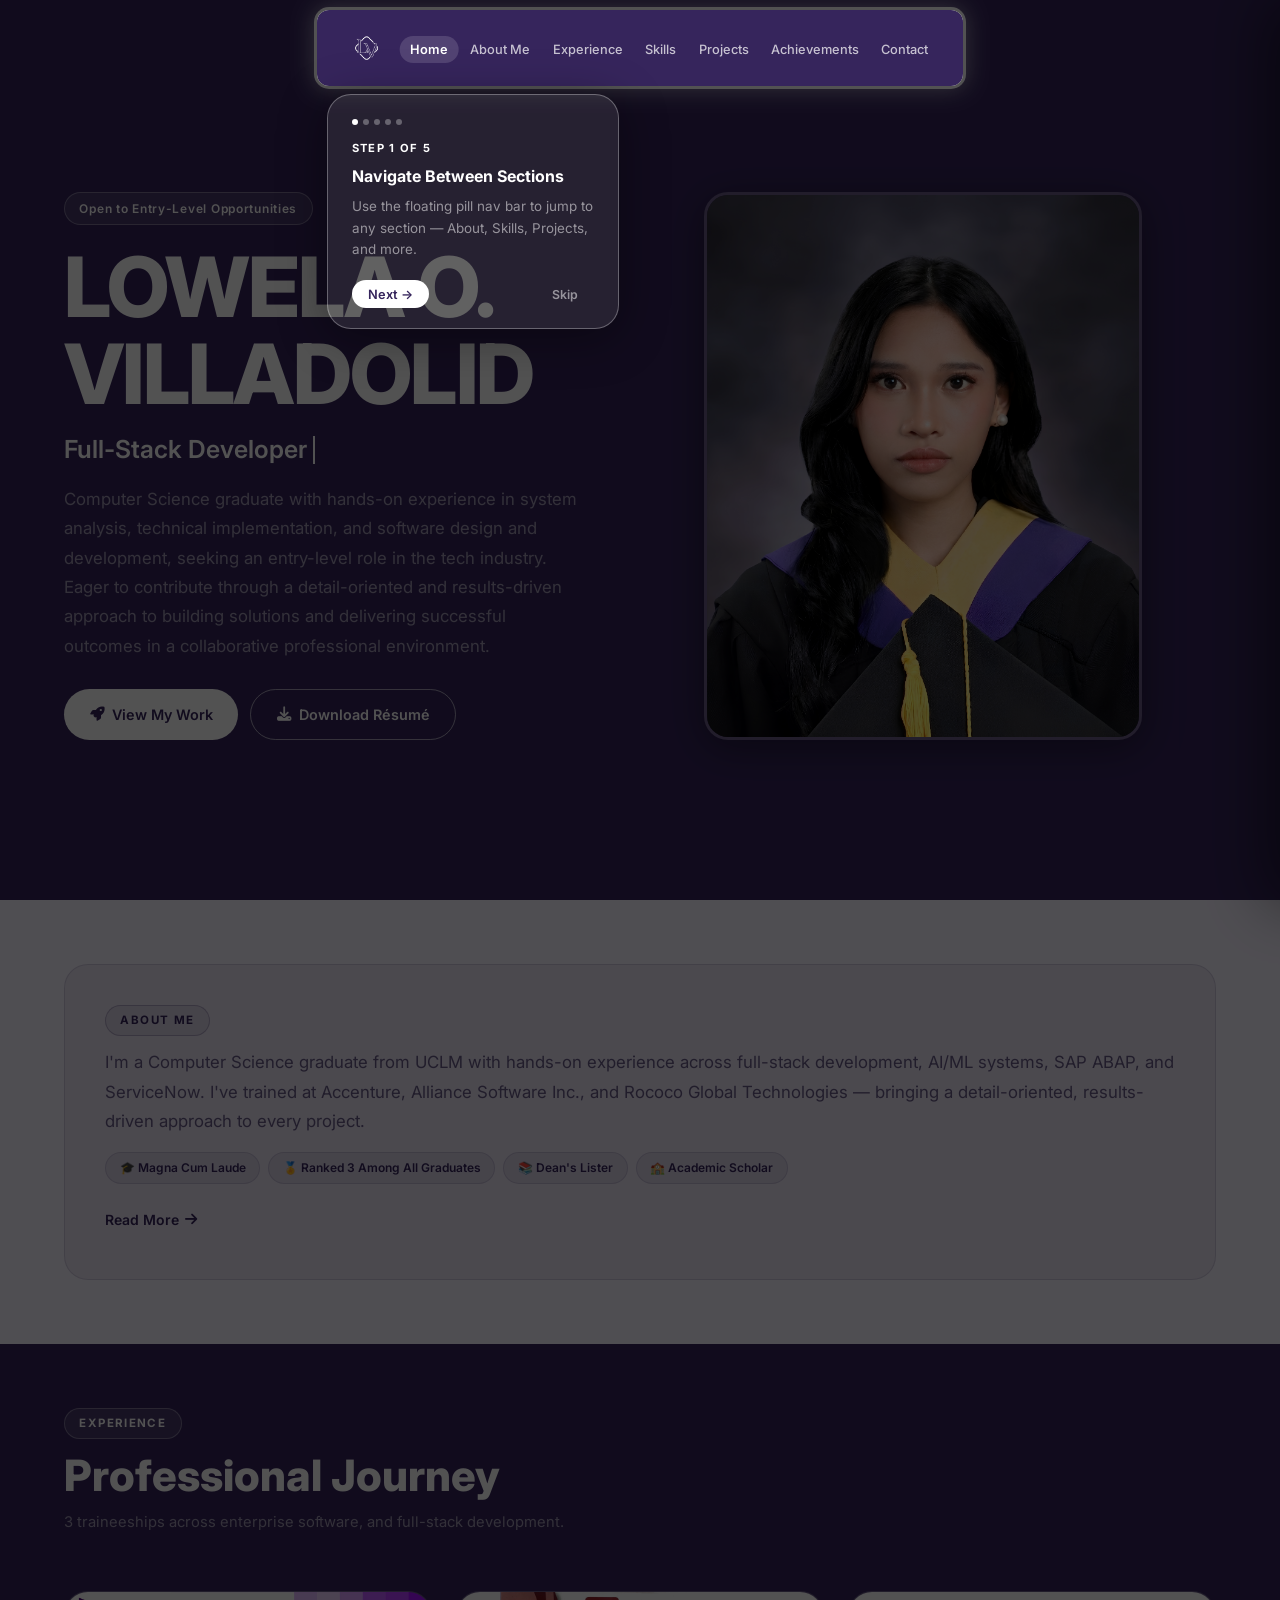
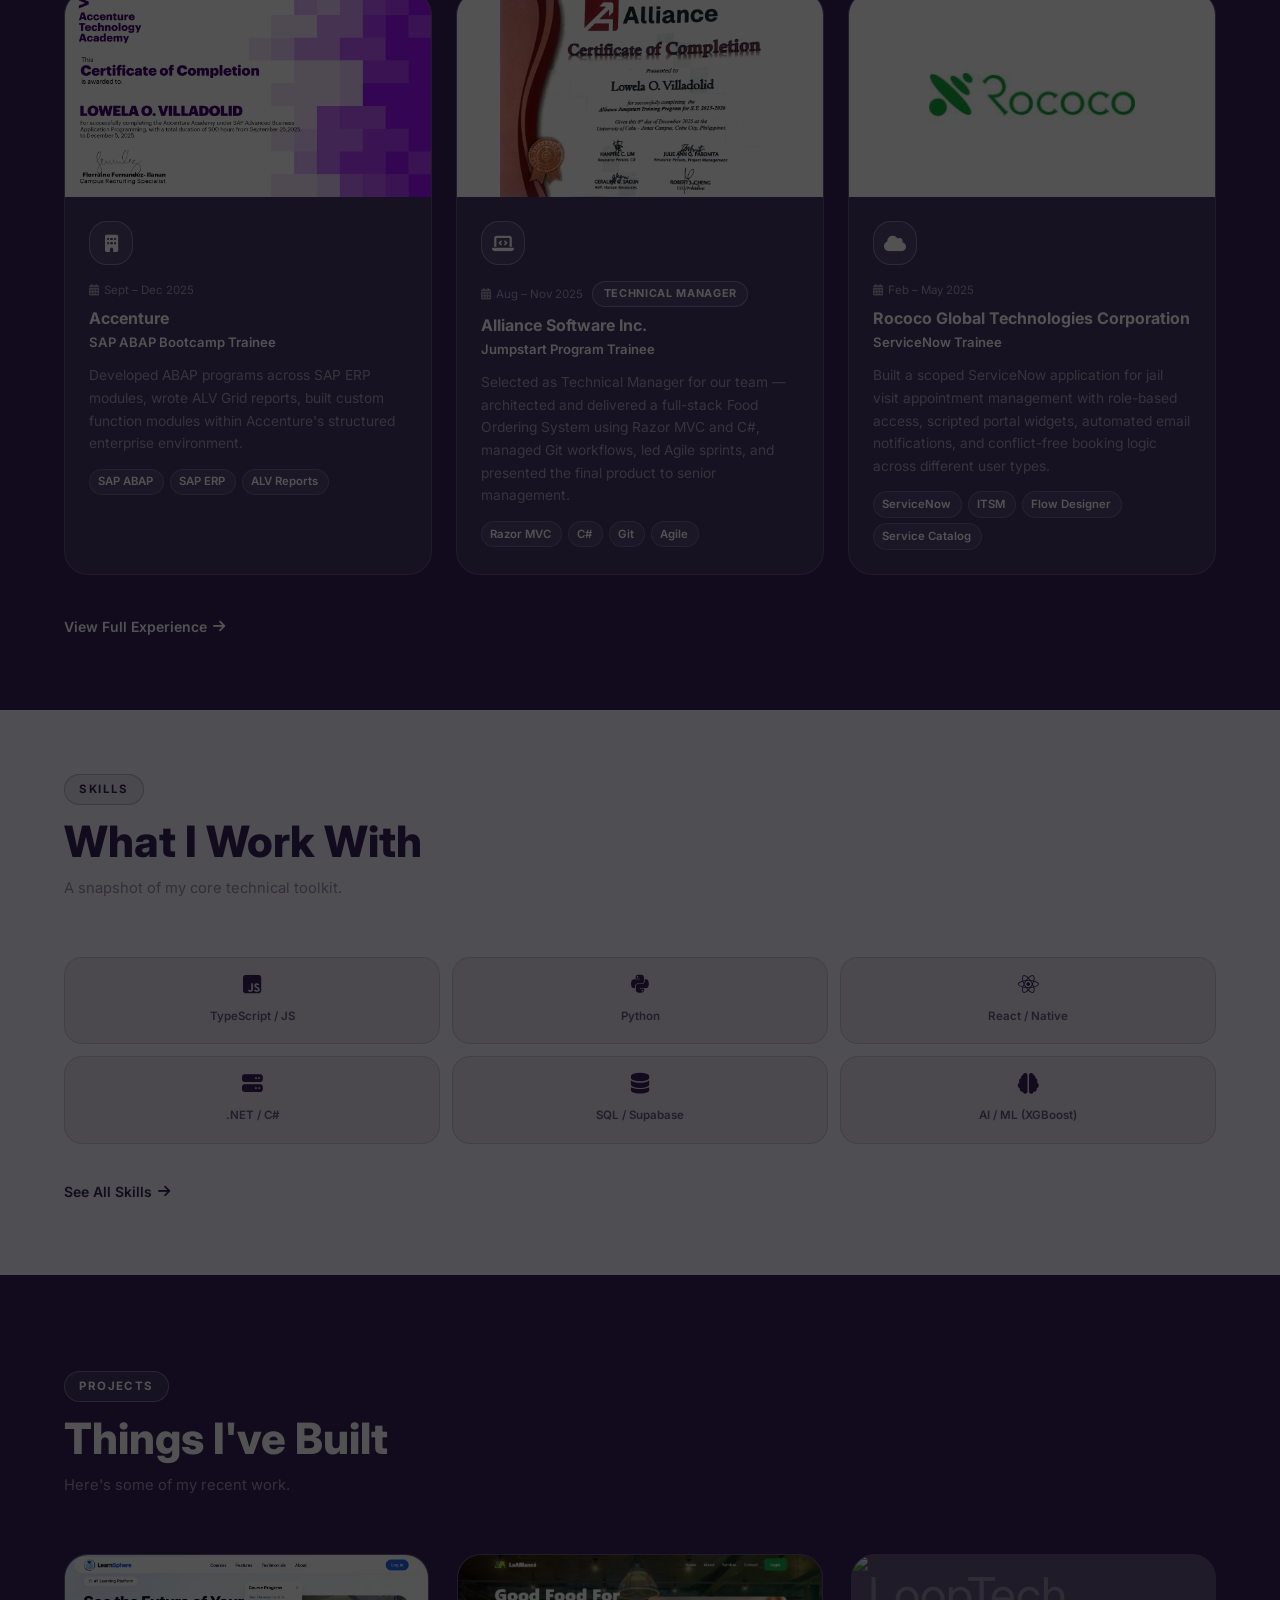
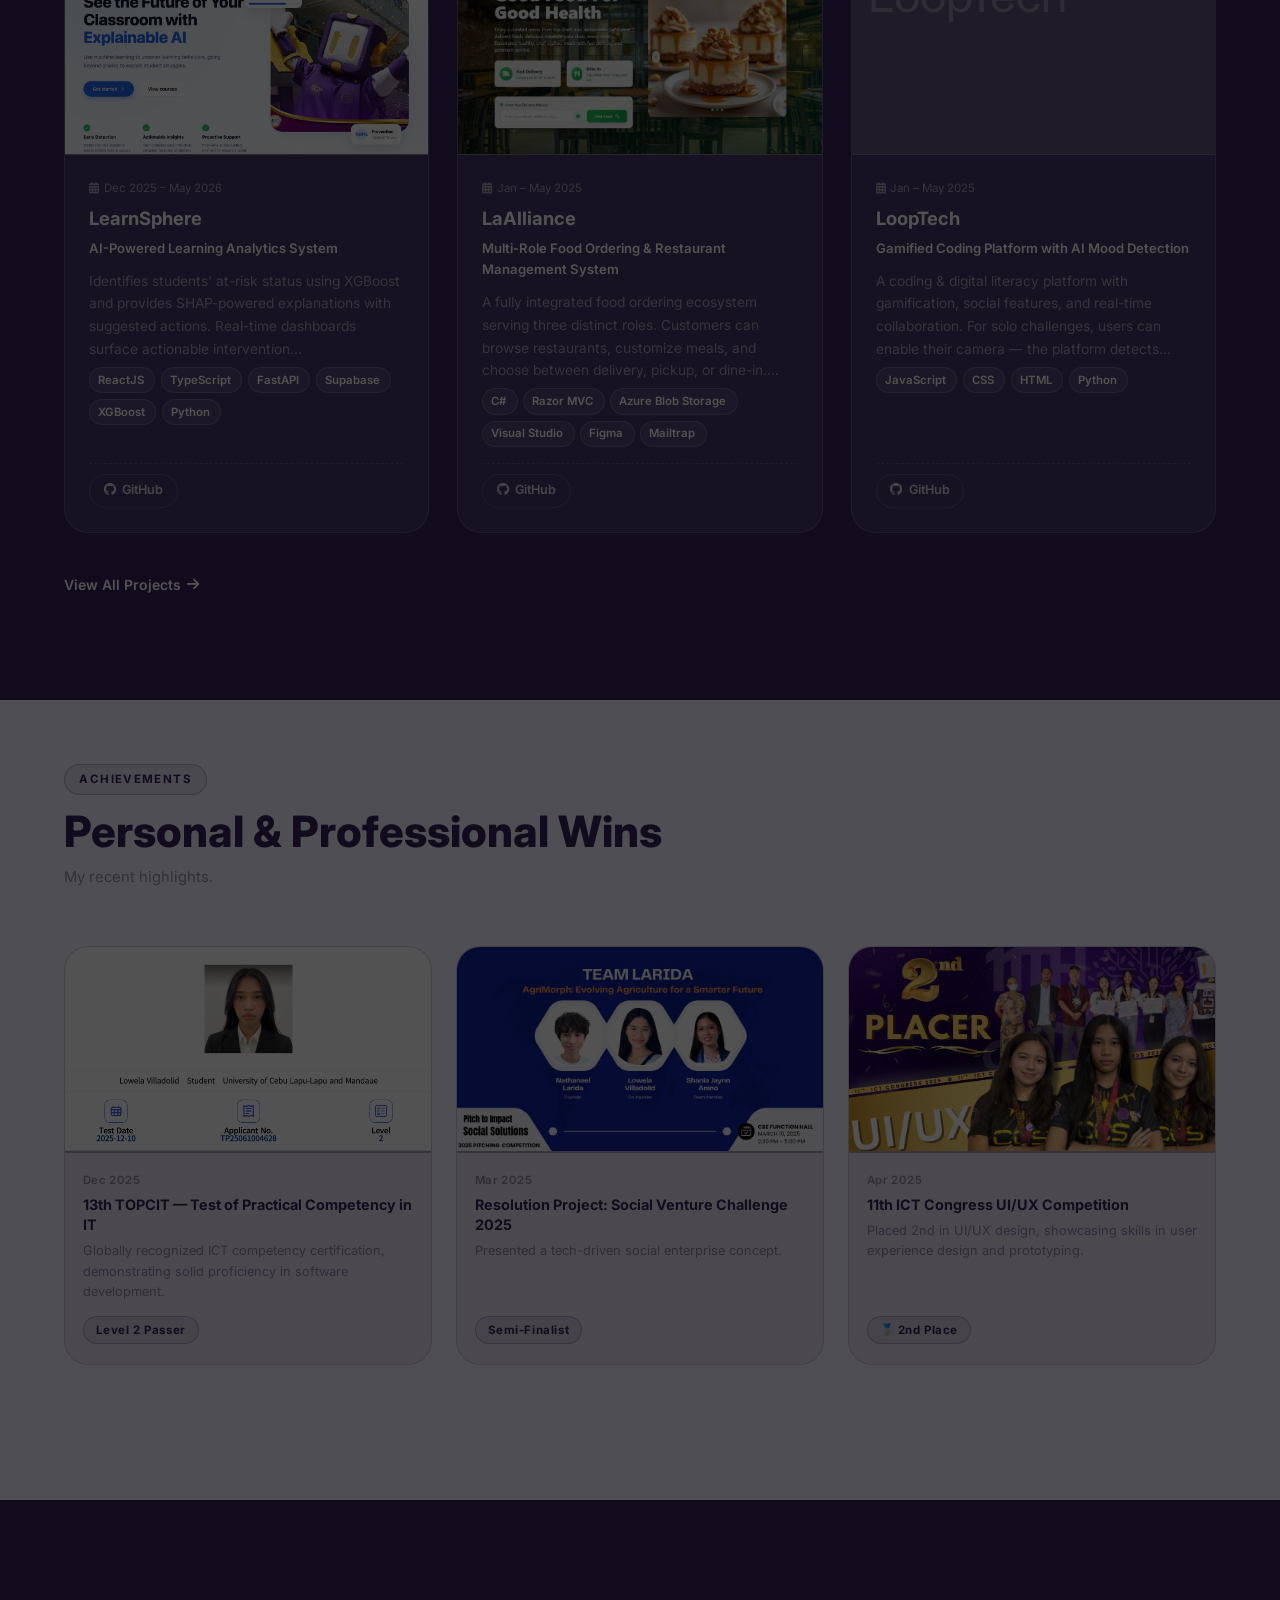
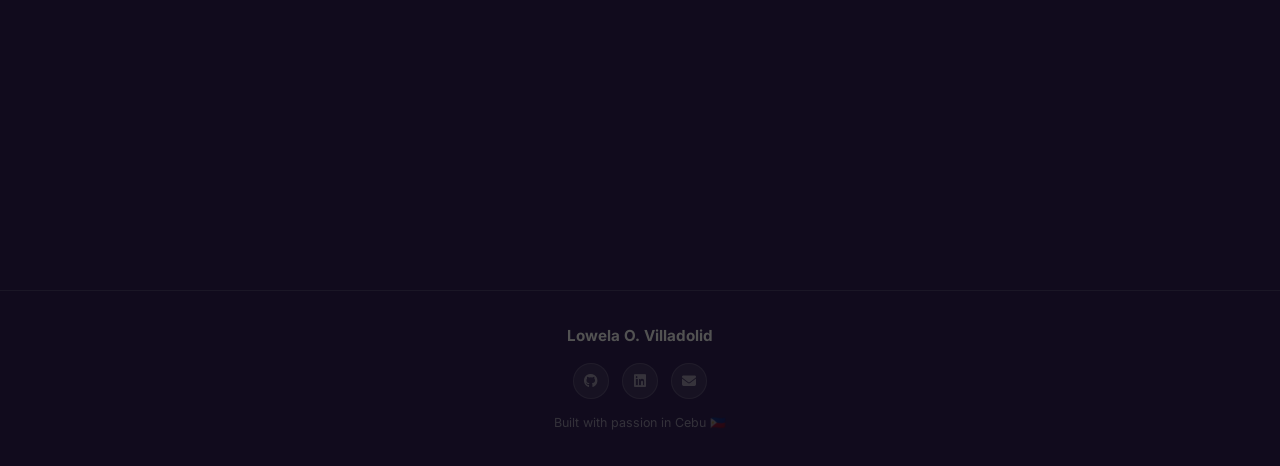
==== index.html @ 7bf57dad "Added project pictures in projects page (learnsphere, laalliance, looptech, and careerlensAI)" ====
<!DOCTYPE html>
<html lang="en">
<head>
  <meta charset="UTF-8" />
  <meta name="viewport" content="width=device-width, initial-scale=1.0" />
  <meta name="description" content="Lowela O. Villadolid — Computer Science graduate, full-stack developer and AI/ML engineer seeking entry-level tech roles." />
  <title>Lowela O. Villadolid — Portfolio</title>
  <link rel="icon" href="assets/images/LogoLowela.png" type="image/png" />
  <link rel="stylesheet" href="css/main.css" />
  <link rel="stylesheet" href="https://cdnjs.cloudflare.com/ajax/libs/font-awesome/6.5.0/css/all.min.css" crossorigin="anonymous" />
</head>
<body>

  <!-- Custom cursor -->
  <div class="cursor-dot"></div>
  <div class="cursor-ring"></div>

  <!-- ═══ NAVBAR ═══ -->
  <nav id="navbar">
    <div class="nav-inner">
      <a href="index.html" class="nav-logo"><img src="assets/images/LogoWhite.png" alt="Lowela O. Villadolid Logo" /></a>
      <ul class="nav-links">
        <li><a href="index.html">Home</a></li>
        <li><a href="about.html">About Me</a></li>
        <li><a href="index.html#experience-highlight">Experience</a></li>
        <li><a href="skills.html">Skills</a></li>
        <li><a href="projects.html">Projects</a></li>
        <li><a href="achievements.html">Achievements</a></li>
        <li><a href="contact.html">Contact</a></li>
      </ul>
      <button class="nav-hamburger" id="navHamburger" aria-label="Open menu">
        <span></span><span></span><span></span>
      </button>
    </div>
  </nav>

  <!-- Mobile menu backdrop -->
  <div class="nav-mobile-backdrop" id="navMobileBackdrop"></div>

  <!-- Mobile menu drawer -->
  <div class="nav-mobile-menu" id="navMobileMenu" role="dialog" aria-modal="true" aria-label="Navigation menu">
    <div class="nav-mobile-header">
      <span class="nav-mobile-brand"><img src="assets/images/LogoWhite.png" alt="Lowela O. Villadolid Logo" /></span>
      <button class="nav-mobile-close" id="navMobileClose" aria-label="Close menu">✕</button>
    </div>
    <nav class="nav-mobile-links">
      <a href="index.html" style="transition-delay:0.06s"><span class="menu-icon"><i class="fas fa-home"></i></span>Home</a>
      <a href="about.html" style="transition-delay:0.10s"><span class="menu-icon"><i class="fas fa-user"></i></span>About Me</a>
      <a href="index.html#experience-highlight" style="transition-delay:0.14s"><span class="menu-icon"><i class="fas fa-briefcase"></i></span>Experience</a>
      <a href="skills.html" style="transition-delay:0.18s"><span class="menu-icon"><i class="fas fa-code"></i></span>Skills</a>
      <a href="projects.html" style="transition-delay:0.22s"><span class="menu-icon"><i class="fas fa-folder-open"></i></span>Projects</a>
      <a href="achievements.html" style="transition-delay:0.26s"><span class="menu-icon"><i class="fas fa-trophy"></i></span>Achievements</a>
      <a href="contact.html" style="transition-delay:0.30s"><span class="menu-icon"><i class="fas fa-envelope"></i></span>Contact</a>
    </nav>
    <div class="nav-mobile-footer">
      <span class="nav-mobile-footer-label">Connect</span>
      <div class="nav-mobile-socials">
        <a href="https://github.com/laloweeee" target="_blank" rel="noopener" aria-label="GitHub"><i class="fab fa-github"></i></a>
        <a href="https://linkedin.com/in/lowela-villadolid/" target="_blank" rel="noopener" aria-label="LinkedIn"><i class="fab fa-linkedin"></i></a>
        <a href="contact.html" aria-label="Email"><i class="fas fa-envelope"></i></a>
      </div>
    </div>
  </div>

  <!-- ═══ HERO ═══ -->
  <section class="hero sect-grape" id="home">
    <div class="hero-glow hero-glow-1"></div>
    <div class="hero-glow hero-glow-2"></div>
    <div class="container">
      <div class="hero-inner">
      <div class="hero-content">
        <div class="hero-badge">
          Open to Entry-Level Opportunities
        </div>
        <h1 class="hero-name">LOWELA O.<br>VILLADOLID</h1>
        <div class="hero-role-wrap">
          <span id="typedRole"></span><span class="typed-cursor"></span>
        </div>
        <p class="hero-desc">
          Computer Science graduate with hands-on experience in system analysis, technical implementation, and software design and development, seeking an entry-level role in the tech industry. Eager to contribute through a detail-oriented and results-driven approach to building solutions and delivering successful outcomes in a collaborative professional environment.
        </p>
        <div class="hero-btns" id="hero-btns">
          <a href="projects.html" class="btn btn-primary">
            <i class="fas fa-rocket"></i> View My Work
          </a>
          <a href="assets/files/Villadolid_Resume.pdf" class="btn btn-outline" download="Villadolid_Resume.pdf">
            <i class="fas fa-download"></i> Download Résumé
          </a>
        </div>

      </div><!-- /.hero-content -->
      <div class="hero-photo-wrap">
        <img class="hero-photo" src="assets/images/finalgradpic.png" alt="Lowela O. Villadolid" />
      </div>
      </div><!-- /.hero-inner -->
    </div>
  </section>
  <section class="section-sm sect-lavender-light" id="about-snap">
    <div class="container">
      <div class="about-snap reveal">
        <div class="section-tag">About Me</div>
        <p style="font-size:1.05rem; color:var(--text-sec); line-height:1.75; margin-bottom:0;">
          I'm a Computer Science graduate from UCLM with hands-on experience across full-stack development, AI/ML systems, SAP ABAP, and ServiceNow.
          I've trained at Accenture, Alliance Software Inc., and Rococo Global Technologies — bringing a detail-oriented, results-driven approach to every project.
        </p>
        <div class="about-snap-chips">
          <span class="chip">🎓 Magna Cum Laude</span>
          <span class="chip">🏅 Ranked 3 Among All Graduates</span>
          <span class="chip">📚 Dean's Lister</span>
          <span class="chip">🏫 Academic Scholar</span>
        </div>
        <a href="about.html" class="view-more">Read More <i class="fas fa-arrow-right"></i></a>
      </div>
    </div>
  </section>

  <!-- ═══ EXPERIENCE OVERVIEW ═══ -->
  <section class="section-sm sect-velvet" id="experience-highlight">
    <div class="container">
      <div class="section-header reveal">
        <div class="section-tag">Experience</div>
        <h2 class="section-title">Professional Journey</h2>
        <p class="section-subtitle">3 traineeships across enterprise software, and full-stack development.</p>
      </div>

      <div class="exp-cards">

        <!-- Accenture -->
        <div class="exp-card reveal d1">
          <div class="exp-card-cover">
            <img src="assets/images/Accenture.JPG" alt="Accenture" />
          </div>
          <div class="exp-card-inner">
          <div class="exp-card-logo">
            <i class="fas fa-building"></i>
          </div>
          <div class="exp-card-body">
            <div class="exp-card-meta">
              <span class="exp-card-period"><i class="fas fa-calendar-alt"></i> Sept – Dec 2025</span>
            </div>
            <div class="exp-card-company">Accenture</div>
            <div class="exp-card-role">SAP ABAP Bootcamp Trainee</div>
            <p class="exp-card-desc">Developed ABAP programs across SAP ERP modules, wrote ALV Grid reports, built custom function modules within Accenture's structured enterprise environment.</p>
            <div class="exp-card-tags">
              <span class="project-tag">SAP ABAP</span>
              <span class="project-tag">SAP ERP</span>
              <span class="project-tag">ALV Reports</span>
            </div>
          </div>
          </div>
        </div>

        <!-- Alliance Software -->
        <div class="exp-card reveal d2">
          <div class="exp-card-cover" style="background:#ffffff;">
            <img src="assets/images/Alliance.png" alt="Alliance Software Inc." />
          </div>
          <div class="exp-card-inner">
          <div class="exp-card-logo">
            <i class="fas fa-laptop-code"></i>
          </div>
          <div class="exp-card-body">
            <div class="exp-card-meta">
              <span class="exp-card-period"><i class="fas fa-calendar-alt"></i> Aug – Nov 2025</span>
              <span class="exp-card-badge">Technical Manager</span>
            </div>
            <div class="exp-card-company">Alliance Software Inc.</div>
            <div class="exp-card-role">Jumpstart Program Trainee</div>
            <p class="exp-card-desc">Selected as Technical Manager for our team — architected and delivered a full-stack Food Ordering System using Razor MVC and C#, managed Git workflows, led Agile sprints, and presented the final product to senior management.</p>
            <div class="exp-card-tags">
              <span class="project-tag">Razor MVC</span>
              <span class="project-tag">C#</span>
              <span class="project-tag">Git</span>
              <span class="project-tag">Agile</span>
            </div>
          </div>
          </div>
        </div>

        <!-- Rococo -->
        <div class="exp-card reveal d3">
          <div class="exp-card-cover" style="background:#ffffff;">
            <img src="assets/images/Rococo.jpg" alt="Rococo Global Technologies Corporation" />
          </div>
          <div class="exp-card-inner">
          <div class="exp-card-logo">
            <i class="fas fa-cloud"></i>
          </div>
          <div class="exp-card-body">
            <div class="exp-card-meta">
              <span class="exp-card-period"><i class="fas fa-calendar-alt"></i> Feb – May 2025</span>
            </div>
            <div class="exp-card-company">Rococo Global Technologies Corporation</div>
            <div class="exp-card-role">ServiceNow Trainee</div>
            <p class="exp-card-desc">Built a scoped ServiceNow application for jail visit appointment management with role-based access, scripted portal widgets, automated email notifications, and conflict-free booking logic across different user types.</p>
            <div class="exp-card-tags">
              <span class="project-tag">ServiceNow</span>
              <span class="project-tag">ITSM</span>
              <span class="project-tag">Flow Designer</span>
              <span class="project-tag">Service Catalog</span>
            </div>
          </div>
          </div>
        </div>

      </div>

      <div style="margin-top:2rem;" class="reveal">
        <a href="about.html#experience" class="view-more">View Full Experience <i class="fas fa-arrow-right"></i></a>
      </div>
    </div>
  </section>

  <!-- ═══ SKILLS SNAPSHOT ═══ -->
  <section class="section-sm sect-lavender-light" id="skills-snap">
    <div class="container">
      <div class="section-header reveal">
        <div class="section-tag">Skills</div>
        <h2 class="section-title">What I Work With</h2>
        <p class="section-subtitle">A snapshot of my core technical toolkit.</p>
      </div>
      <div class="skill-snap-grid">
        <div class="skill-snap-chip reveal d1">
          <i class="fab fa-js-square"></i>
          <span>TypeScript / JS</span>
        </div>
        <div class="skill-snap-chip reveal d2">
          <i class="fab fa-python"></i>
          <span>Python</span>
        </div>
        <div class="skill-snap-chip reveal d3">
          <i class="fab fa-react"></i>
          <span>React / Native</span>
        </div>
        <div class="skill-snap-chip reveal d4">
          <i class="fas fa-server"></i>
          <span>.NET / C#</span>
        </div>
        <div class="skill-snap-chip reveal d5">
          <i class="fas fa-database"></i>
          <span>SQL / Supabase</span>
        </div>
        <div class="skill-snap-chip reveal d6">
          <i class="fas fa-brain"></i>
          <span>AI / ML (XGBoost)</span>
        </div>
      </div>
      <div style="margin-top:1.75rem;" class="reveal">
        <a href="skills.html" class="view-more">See All Skills <i class="fas fa-arrow-right"></i></a>
      </div>
    </div>
  </section>

  <!-- ═══ FEATURED PROJECTS ═══ -->
  <section class="section sect-grape" id="featured-projects">
    <div class="container">
      <div class="section-header reveal">
        <div class="section-tag">Projects</div>
        <h2 class="section-title">Things I've Built</h2>
        <p class="section-subtitle">Here's some of my recent work.</p>
      </div>
      <div class="projects-grid">

        <!-- LearnSphere -->
        <div class="project-card reveal d1">
          <div class="project-thumb" style="padding:0; overflow:hidden; height:200px;">
            <img src="assets/images/Learnsphere.png" alt="LearnSphere" style="width:100%; height:100%; object-fit:cover;" />
          </div>
          <div class="project-body">
            <div class="project-date"><i class="fas fa-calendar-alt" style="margin-right:0.3rem;"></i>Dec 2025 – May 2026</div>
            <div class="project-title">LearnSphere</div>
            <div class="project-subtitle">AI-Powered Learning Analytics System</div>
            <p class="project-desc">
              Identifies students' at-risk status using XGBoost and provides SHAP-powered explanations with suggested actions. Real-time dashboards surface actionable intervention recommendations for educators.
            </p>
            <div class="project-tags">
              <span class="project-tag">ReactJS</span>
              <span class="project-tag">TypeScript</span>
              <span class="project-tag">FastAPI</span>
              <span class="project-tag">Supabase</span>
              <span class="project-tag">XGBoost</span>
              <span class="project-tag">Python</span>
            </div>
            <div class="project-links">
              <a href="https://github.com/laloweeee/Learnsphere.git" target="_blank" rel="noopener" class="project-link">
                  <i class="fab fa-github"></i> GitHub
                </a>
            </div>
          </div>
        </div>

        <!-- LaAlliance -->
        <div class="project-card reveal d2">
          <div class="project-thumb" style="padding:0; overflow:hidden; height:200px;">
            <img src="assets/images/LlandingPage.png" alt="LaAlliance" style="width:100%; height:100%; object-fit:cover;" />
          </div>
          <div class="project-body">
            <div class="project-date"><i class="fas fa-calendar-alt" style="margin-right:0.3rem;"></i>Jan – May 2025</div>
            <div class="project-title">LaAlliance</div>
            <div class="project-subtitle">Multi-Role Food Ordering & Restaurant Management System</div>
            <p class="project-desc">
              A fully integrated food ordering ecosystem serving three distinct roles. Customers can browse restaurants, customize meals, and choose between delivery, pickup, or dine-in. Restaurant owners manage incoming orders, update inventory in real time, and process payments for both digital and walk-in customers. An admin layer oversees the entire platform — vetting new restaurant partners, coordinating promotions, monitoring multi-location performance, and maintaining system integrity.
            </p>
            <div class="project-tags">
              <span class="project-tag">C#</span>
              <span class="project-tag">Razor MVC</span>
              <span class="project-tag">Azure Blob Storage</span>
              <span class="project-tag">Visual Studio</span>
              <span class="project-tag">Figma</span>
              <span class="project-tag">Mailtrap</span>
            </div>
            <div class="project-links">
              <a href="https://github.com/laloweeee/LaAlliance.git" target="_blank" rel="noopener" class="project-link">
                <i class="fab fa-github"></i> GitHub
              </a>
            </div>
          </div>
        </div>

        <!-- LoopTech -->
        <div class="project-card reveal d2">
          <div class="project-thumb" style="padding:0; overflow:hidden; height:200px;">
            <img src="assets/images/LoopTech.png" alt="LoopTech" style="width:100%; height:100%; object-fit:cover;" />
          </div>
          <div class="project-body">
            <div class="project-date"><i class="fas fa-calendar-alt" style="margin-right:0.3rem;"></i>Jan – May 2025</div>
            <div class="project-title">LoopTech</div>
            <div class="project-subtitle">Gamified Coding Platform with AI Mood Detection</div>
            <p class="project-desc">
              A coding & digital literacy platform with gamification, social features, and real-time collaboration. For solo challenges, users can enable their camera — the platform detects facial expressions in real time and sends personalized motivational quotes, hints, and suggestions based on their mood while coding.
            </p>
            <div class="project-tags">
              <span class="project-tag">JavaScript</span>
              <span class="project-tag">CSS</span>
              <span class="project-tag">HTML</span>
              <span class="project-tag">Python</span>
            </div>
            <div class="project-links">
              <a href="https://github.com/laloweeee/LoopTech.git" target="_blank" rel="noopener" class="project-link">
                <i class="fab fa-github"></i> GitHub
              </a>
            </div>
          </div>
        </div>

      </div>
      <div style="margin-top:2rem;" class="reveal">
        <a href="projects.html" class="view-more">View All Projects <i class="fas fa-arrow-right"></i></a>
      </div>
    </div>
  </section>



  <!-- ═══ ACHIEVEMENTS HIGHLIGHT ═══ -->
  <section class="section-sm sect-lavender-light" id="achievements-highlight">
    <div class="container">
      <div class="section-header reveal">
        <div class="section-tag">Achievements</div>
        <h2 class="section-title">Personal & Professional Wins</h2>
         <p class="section-subtitle">My recent highlights.</p>
      </div>
      <div class="ach-cards-grid">
        <div class="ach-card reveal d1">
          <div class="ach-card-top">
            <img src="assets/images/TOPCIT.png" alt="13th TOPCIT Philippines — Level 2 Passer" />
          </div>
          <div class="ach-card-body">
            <div class="ach-card-date">Dec 2025</div>
            <div class="ach-card-title">13th TOPCIT — Test of Practical Competency in IT</div>
            <div class="ach-card-desc">Globally recognized ICT competency certification, demonstrating solid proficiency in software development.</div>
            <span class="ach-rank-pill">Level 2 Passer</span>
          </div>
        </div>
        <div class="ach-card reveal d2">
          <div class="ach-card-top">
            <img src="assets/images/WorldMUN.jpeg" alt="Harvard WorldMUN Social Venture Challenge" />
          </div>
          <div class="ach-card-body">
            <div class="ach-card-date">Mar 2025</div>
            <div class="ach-card-title">Resolution Project: Social Venture Challenge 2025</div>
            <div class="ach-card-desc">Presented a tech-driven social enterprise concept.</div>
            <span class="ach-rank-pill">Semi-Finalist</span>
          </div>
        </div>
        <div class="ach-card reveal d3">
          <div class="ach-card-top">
            <img src="assets/images/ICTCongress2025.jpg" alt="11th ICT Congress 2025 UI/UX Competition" />
          </div>
          <div class="ach-card-body">
            <div class="ach-card-date">Apr 2025</div>
            <div class="ach-card-title">11th ICT Congress UI/UX Competition</div>
            <div class="ach-card-desc">Placed 2nd in UI/UX design, showcasing skills in user experience design and prototyping.</div>
            <span class="ach-rank-pill">🥈 2nd Place</span>
          </div>
        </div>
      </div>
      <div style="margin-top:2rem;" class="reveal">
        <a href="achievements.html" class="view-more">View All Achievements <i class="fas fa-arrow-right"></i></a>
      </div>
    </div>
  </section>

  <!-- ═══ CONTACT CTA STRIP ═══ -->
  <section class="section-sm section-alt sect-grape">
    <div class="container">
      <div class="cta-strip reveal">
        <h2>Let's build something together.</h2>
        <p>Whether it's a project, a role, or just a conversation — I'm always open to connecting and growing.</p>
        <div class="cta-btns">
          <a href="contact.html" class="btn btn-primary">
            Go to Contact <i class="fas fa-arrow-right"></i>
          </a>
        </div>
      </div>
    </div>
  </section>

  <!-- ═══ FOOTER ═══ -->
  <footer class="footer sect-grape">
    <div class="container">
      <div class="footer-inner">
        <p class="footer-name">Lowela O. Villadolid</p>
        <div class="footer-socials">
          <a href="https://github.com/laloweeee" target="_blank" rel="noopener" aria-label="GitHub"><i class="fab fa-github"></i></a>
          <a href="https://linkedin.com/in/lowela-villadolid/" target="_blank" rel="noopener" aria-label="LinkedIn"><i class="fab fa-linkedin"></i></a>
          <a href="contact.html" aria-label="Email"><i class="fas fa-envelope"></i></a>
        </div>
        <p class="footer-note">Built with passion in Cebu 🇵🇭</p>
      </div>
    </div>
  </footer>

  <!-- ═══ TOUR OVERLAY (first-visit only) ═══ -->
  <div id="tour-overlay" aria-hidden="true">
    <div id="tour-highlight"></div>
    <div id="tour-tooltip" role="dialog" aria-modal="true" aria-label="Site tour">
      <div class="tour-progress">
        <div class="tour-dot active"></div>
        <div class="tour-dot"></div>
        <div class="tour-dot"></div>
        <div class="tour-dot"></div>
        <div class="tour-dot"></div>
      </div>
      <div class="tour-step-label" id="tour-step-num">Step 1 of 5</div>
      <div class="tour-title" id="tour-title">Welcome!</div>
      <div class="tour-desc" id="tour-desc">Let me show you around.</div>
      <div class="tour-actions">
        <button class="tour-btn tour-btn-ghost" id="tour-prev" style="display:none;">← Prev</button>
        <button class="tour-btn tour-btn-primary" id="tour-next">Next →</button>
        <button class="tour-btn tour-btn-ghost tour-btn-skip" id="tour-skip">Skip</button>
      </div>
    </div>
  </div>

  <script src="js/main.js"></script>

  <!-- ── Mobile menu patch: new drawer behaviour ── -->
  <script>
  (function(){
    var hamburger = document.getElementById('navHamburger');
    var menu = document.getElementById('navMobileMenu');
    var backdrop = document.getElementById('navMobileBackdrop');
    var closeBtn = document.getElementById('navMobileClose');
    var navbar = document.getElementById('navbar');
    if(!hamburger || !menu) return;

    function openMenu(){
      menu.classList.add('open');
      if(backdrop) backdrop.classList.add('open');
      if(navbar) navbar.classList.add('nav-hidden');
      hamburger.classList.add('is-open');
      document.body.style.overflow = 'hidden';
      menu.removeAttribute('aria-hidden');
    }
    function closeMenu(){
      menu.classList.remove('open');
      if(backdrop) backdrop.classList.remove('open');
      if(navbar) navbar.classList.remove('nav-hidden');
      hamburger.classList.remove('is-open');
      document.body.style.overflow = '';
      menu.setAttribute('aria-hidden','true');
    }

    hamburger.addEventListener('click', function(e){
      e.stopPropagation();
      menu.classList.contains('open') ? closeMenu() : openMenu();
    });
    if(closeBtn) closeBtn.addEventListener('click', closeMenu);
    if(backdrop) backdrop.addEventListener('click', closeMenu);

    // Close on Escape
    document.addEventListener('keydown', function(e){
      if(e.key === 'Escape' && menu.classList.contains('open')) closeMenu();
    });

    // Mark active link
    var links = menu.querySelectorAll('a[href]');
    links.forEach(function(a){
      if(a.getAttribute('href') === window.location.pathname.split('/').pop() ||
         (window.location.pathname.endsWith('/') && a.getAttribute('href') === 'index.html')){
        a.classList.add('active');
      }
    });
  })();
  </script>
</body>
</html>
---- css/main.css ----
/* ============================================================
   FILE: css/main.css — Lowela O. Villadolid Portfolio
   MOBILE-FIRST: base = ~390px phone, scales up via min-width
   Two-tone: #36255C Velvet Grape / #f6f2ff Lavender Light
   ============================================================ */

@import url('https://fonts.googleapis.com/css2?family=Inter:wght@300;400;500;600;700;800&display=swap');

/* ─── CSS Variables ─── */
:root {
  --grape:      #36255C;
  --lavender:   #f6f2ff;
  --bg:         #36255C;
  --text:       #ffffff;
  --text-sec:   rgba(255,255,255,0.78);
  --muted:      rgba(255,255,255,0.52);
  --surface:    rgba(255,255,255,0.09);
  --surface-2:  rgba(255,255,255,0.15);
  --accent:     #ffffff;
  --accent-rgb: 255,255,255;
  --accent-glow:rgba(255,255,255,0.09);
  --border:     rgba(255,255,255,0.16);
  --border-h:   rgba(255,255,255,0.30);
  --sh:         0 4px 24px rgba(0,0,0,0.28);
  --sh-lg:      0 8px 48px rgba(0,0,0,0.38);
  --sh-acc:     0 0 32px rgba(255,255,255,0.12);
  --font-h:     'Inter', -apple-system, sans-serif;
  --font-b:     'Inter', -apple-system, sans-serif;
  --r-sm:       4px;
  --r:          10px;
  --r-lg:       18px;
  --r-xl:       24px;
  --r-full:     9999px;
  --max-w:      1200px;
  --ease:       cubic-bezier(0.4,0,0.2,1);
  --easeb:      cubic-bezier(0.34,1.56,0.64,1);
}

/* ─── Section Themes ─── */
.sect-grape {
  background: #36255C; color: #ffffff;
  --bg: #36255C; --text: #ffffff;
  --text-sec: rgba(255,255,255,0.78); --muted: rgba(255,255,255,0.52);
  --surface: rgba(255,255,255,0.09); --surface-2: rgba(255,255,255,0.15);
  --accent: #ffffff; --accent-rgb: 255,255,255;
  --accent-glow: rgba(255,255,255,0.09);
  --border: rgba(255,255,255,0.16); --border-h: rgba(255,255,255,0.30);
  --sh: 0 4px 24px rgba(0,0,0,0.28); --sh-lg: 0 8px 48px rgba(0,0,0,0.38);
  --sh-acc: 0 0 32px rgba(255,255,255,0.12);
}
.sect-lavender {
  background: #f6f2ff; color: #36255C;
  --bg: #f6f2ff; --text: #36255C;
  --text-sec: rgba(54,37,92,0.72); --muted: rgba(54,37,92,0.48);
  --surface: rgba(54,37,92,0.07); --surface-2: rgba(54,37,92,0.12);
  --accent: #36255C; --accent-rgb: 54,37,92;
  --accent-glow: rgba(54,37,92,0.08);
  --border: rgba(54,37,92,0.14); --border-h: rgba(54,37,92,0.26);
  --sh: 0 4px 24px rgba(54,37,92,0.12); --sh-lg: 0 8px 48px rgba(54,37,92,0.18);
  --sh-acc: 0 0 32px rgba(54,37,92,0.12);
}
/* Lavender Light — pure #f6f2ff, same token map as sect-lavender */
.sect-lavender-light {
  background: #f6f2ff; color: #36255C;
  --bg: #f6f2ff; --text: #36255C;
  --text-sec: rgba(54,37,92,0.72); --muted: rgba(54,37,92,0.48);
  --surface: rgba(54,37,92,0.07); --surface-2: rgba(54,37,92,0.12);
  --accent: #36255C; --accent-rgb: 54,37,92;
  --accent-glow: rgba(54,37,92,0.08);
  --border: rgba(54,37,92,0.14); --border-h: rgba(54,37,92,0.26);
  --sh: 0 4px 24px rgba(54,37,92,0.12); --sh-lg: 0 8px 48px rgba(54,37,92,0.18);
  --sh-acc: 0 0 32px rgba(54,37,92,0.12);
}
/* Velvet Grape — same as sect-grape but for the Experience overview slot */
.sect-velvet {
  background: #36255C; color: #ffffff;
  --bg: #36255C; --text: #ffffff;
  --text-sec: rgba(255,255,255,0.78); --muted: rgba(255,255,255,0.52);
  --surface: rgba(255,255,255,0.09); --surface-2: rgba(255,255,255,0.15);
  --accent: #ffffff; --accent-rgb: 255,255,255;
  --accent-glow: rgba(255,255,255,0.09);
  --border: rgba(255,255,255,0.16); --border-h: rgba(255,255,255,0.30);
  --sh: 0 4px 24px rgba(0,0,0,0.28); --sh-lg: 0 8px 48px rgba(0,0,0,0.38);
  --sh-acc: 0 0 32px rgba(255,255,255,0.12);
}

/* ─── Reset ─── */
*,*::before,*::after { margin:0; padding:0; box-sizing:border-box; }
html { font-size:16px; scroll-behavior:smooth; -webkit-text-size-adjust:100%; }
body {
  font-family: var(--font-b);
  background: #36255C; color: #ffffff;
  line-height: 1.65; min-height: 100vh;
  overflow-x: hidden; cursor: default;
}
img { display:block; max-width:100%; height:auto; }
a  { color:inherit; text-decoration:none; cursor:pointer; }
ul { list-style:none; }
button { cursor:pointer; border:none; background:none; font-family:var(--font-b); }
input,textarea,select { font-family:var(--font-b); cursor:text; }
h1,h2,h3,h4,h5 { font-family:var(--font-h); line-height:1.15; font-weight:700; }

/* ─── Layout ─── */
.container {
  width:100%; max-width:var(--max-w);
  margin:0 auto; padding:0 1.25rem;
}
.section    { padding:3.5rem 0; position:relative; }
.section-sm { padding:2.75rem 0; position:relative; }
.section-alt { position:relative; z-index:1; }

/* ─── Section Header ─── */
.section-header { margin-bottom:2rem; }
.section-tag {
  display:inline-block; font-size:0.72rem; font-weight:700;
  letter-spacing:0.12em; text-transform:uppercase;
  color:var(--accent); background:var(--accent-glow);
  border:1px solid var(--border-h); border-radius:var(--r-full);
  padding:0.32rem 0.9rem; margin-bottom:0.75rem;
}
.section-title {
  font-size:clamp(1.55rem,5.5vw,2.7rem);
  font-weight:800; color:var(--text); margin-bottom:0.55rem;
}
.section-subtitle {
  font-size:0.92rem; color:var(--muted);
  max-width:560px; line-height:1.7;
}

/* ─── Navbar ─── */
#navbar {
  position:fixed; top:0.5rem; left:0;
  z-index:1000; width:100%; max-width:none;
  border-radius:0; padding:0 1.25rem; height:52px;
  display:flex; align-items:center;
  background:transparent; border:1px solid transparent;
  transition:background 0.4s var(--ease), border-color 0.4s var(--ease),
             backdrop-filter 0.4s var(--ease), box-shadow 0.4s var(--ease),
             opacity 0.25s var(--ease), visibility 0.25s var(--ease),
             top 0.4s var(--ease), left 0.4s var(--ease), width 0.4s var(--ease),
             max-width 0.4s var(--ease), border-radius 0.4s var(--ease),
             padding 0.4s var(--ease);
}
#navbar.nav-hidden { opacity:0; visibility:hidden; pointer-events:none; }
#navbar.scrolled {
  top:1rem; left:50%; transform:translateX(-50%);
  width:calc(100% - 4rem); max-width:720px;
  border-radius:var(--r-full); padding:0 1rem;
  background:rgba(54,37,92,0.92); backdrop-filter:blur(20px);
  -webkit-backdrop-filter:blur(20px);
  border-color:rgba(255,255,255,0.18);
  box-shadow:0 4px 32px rgba(0,0,0,0.25);
}
.nav-inner { width:100%; display:flex; align-items:center; gap:0.75rem; }
#experience-highlight { scroll-margin-top: 100px; }
.nav-logo {
  font-family:var(--font-h); font-weight:800; font-size:1rem;
  color:#ffffff; letter-spacing:0.05em; flex-shrink:0;
  display:flex; align-items:center;
}
.nav-logo img { height:30px; width:auto; display:block; }
.nav-links { display:none; }
.nav-links a {
  font-size:0.845rem; font-weight:500; color:rgba(255,255,255,0.72);
  padding:0.38rem 0.8rem; border-radius:var(--r-full);
  transition:color 0.2s, background 0.2s;
  white-space:nowrap;
}
.nav-links a:hover { color:#ffffff; background:rgba(255,255,255,0.10); }
.nav-links a.active { color:#ffffff; background:rgba(255,255,255,0.14); font-weight:600; }
.nav-hamburger {
  display:flex; flex-direction:column; gap:5px;
  padding:6px; flex-shrink:0; margin-left:auto;
  border-radius:var(--r-sm);
}
.nav-hamburger span {
  display:block; width:22px; height:2px;
  background:#ffffff; border-radius:2px; transition:all 0.3s var(--ease);
}
/* ─── Mobile Menu — Slide-in Drawer ─── */
.nav-mobile-backdrop {
  display:none; position:fixed; inset:0;
  background:rgba(10,6,22,0.55); backdrop-filter:blur(6px);
  -webkit-backdrop-filter:blur(6px);
  z-index:998; opacity:0;
  transition:opacity 0.32s var(--ease);
}
.nav-mobile-backdrop.open { display:block; opacity:1; }

.nav-mobile-menu {
  display:block; position:fixed; top:0; right:0; bottom:0;
  width:min(320px, 85vw);
  background:linear-gradient(160deg, #2a1b4e 0%, #36255C 40%, #1e1040 100%);
  border-left:1px solid rgba(255,255,255,0.12);
  box-shadow:-12px 0 60px rgba(0,0,0,0.5);
  z-index:999;
  display:flex; flex-direction:column;
  padding:0;
  transform:translateX(100%);
  transition:transform 0.38s cubic-bezier(0.32,0,0.08,1);
  overflow:hidden;
}
.nav-mobile-menu::before {
  content:''; position:absolute; top:-80px; right:-60px;
  width:280px; height:280px; border-radius:50%;
  background:radial-gradient(circle, rgba(255,255,255,0.06) 0%, transparent 70%);
  pointer-events:none;
}
.nav-mobile-menu.open { transform:translateX(0); }

/* Menu header row */
.nav-mobile-header {
  display:flex; align-items:center; justify-content:space-between;
  padding:1.35rem 1.5rem 1rem;
  border-bottom:1px solid rgba(255,255,255,0.08);
  flex-shrink:0;
}
.nav-mobile-brand {
  font-family:var(--font-h); font-weight:800; font-size:1.1rem;
  color:#ffffff; letter-spacing:0.06em;
  display:flex; align-items:center;
}
.nav-mobile-brand img { height:32px; width:auto; display:block; }
.nav-mobile-close {
  position:static;
  width:38px; height:38px; border-radius:var(--r);
  background:rgba(255,255,255,0.08); border:1px solid rgba(255,255,255,0.14);
  display:flex; align-items:center; justify-content:center;
  color:rgba(255,255,255,0.72); font-size:1rem; cursor:pointer;
  transition:background 0.2s, color 0.2s, border-color 0.2s;
  font-family:var(--font-b);
}
.nav-mobile-close:hover {
  background:rgba(255,255,255,0.14); color:#ffffff;
  border-color:rgba(255,255,255,0.28);
}

/* Nav links list */
.nav-mobile-links {
  flex:1; display:flex; flex-direction:column;
  padding:1.5rem 1.25rem; gap:0.25rem; overflow-y:auto;
}
.nav-mobile-menu a {
  display:flex; align-items:center; gap:0.9rem;
  font-family:var(--font-h); font-size:1.05rem; font-weight:600;
  color:rgba(255,255,255,0.72); letter-spacing:-0.01em;
  padding:0.85rem 1rem; border-radius:var(--r-lg);
  border:1px solid transparent;
  transition:color 0.22s, background 0.22s, border-color 0.22s, transform 0.22s;
  opacity:0; transform:translateX(24px);
  /* stagger set via inline style in HTML */
}
.nav-mobile-menu.open a {
  opacity:1; transform:translateX(0);
  transition:color 0.22s, background 0.22s, border-color 0.22s,
             transform 0.22s, opacity 0.32s var(--ease);
}
.nav-mobile-menu a:hover,
.nav-mobile-menu a.active {
  color:#ffffff; background:rgba(255,255,255,0.09);
  border-color:rgba(255,255,255,0.14); transform:translateX(4px);
}
.nav-mobile-menu a .menu-icon {
  width:32px; height:32px; border-radius:var(--r-sm);
  background:rgba(255,255,255,0.07); border:1px solid rgba(255,255,255,0.10);
  display:flex; align-items:center; justify-content:center;
  font-size:0.78rem; color:rgba(255,255,255,0.55); flex-shrink:0;
  transition:background 0.22s, color 0.22s;
}
.nav-mobile-menu a:hover .menu-icon,
.nav-mobile-menu a.active .menu-icon {
  background:rgba(255,255,255,0.15); color:#ffffff;
}

/* Menu footer */
.nav-mobile-footer {
  padding:1.25rem 1.5rem;
  border-top:1px solid rgba(255,255,255,0.08);
  display:flex; flex-direction:column; gap:0.85rem; flex-shrink:0;
}
.nav-mobile-footer-label {
  font-size:0.68rem; font-weight:700; letter-spacing:0.12em;
  text-transform:uppercase; color:rgba(255,255,255,0.35);
}
.nav-mobile-socials { display:flex; gap:0.6rem; }
.nav-mobile-socials a {
  width:38px !important; height:38px !important;
  border-radius:var(--r) !important; padding:0 !important;
  background:rgba(255,255,255,0.07) !important;
  border:1px solid rgba(255,255,255,0.12) !important;
  display:flex !important; align-items:center !important; justify-content:center !important;
  color:rgba(255,255,255,0.55) !important; font-size:0.875rem;
  transition:background 0.2s, color 0.2s, border-color 0.2s, transform 0.2s !important;
  opacity:1 !important; transform:none !important;
  letter-spacing:0 !important;
}
.nav-mobile-socials a:hover {
  background:rgba(255,255,255,0.15) !important;
  color:#ffffff !important; border-color:rgba(255,255,255,0.28) !important;
  transform:translateY(-2px) !important;
}

/* Hamburger — animate to X when open */
.nav-hamburger.is-open span:nth-child(1) { transform:translateY(7px) rotate(45deg); }
.nav-hamburger.is-open span:nth-child(2) { opacity:0; transform:scaleX(0); }
.nav-hamburger.is-open span:nth-child(3) { transform:translateY(-7px) rotate(-45deg); }

/* ─── Buttons ─── */
.btn {
  display:inline-flex; align-items:center; justify-content:center; gap:0.5rem;
  padding:0.78rem 1.6rem; border-radius:var(--r-full);
  font-weight:600; font-size:0.9rem;
  transition:all 0.25s var(--ease);
  cursor:pointer; border:none; font-family:var(--font-b);
  white-space:nowrap;
}
.btn-primary { background:#ffffff; color:#36255C; }
.btn-primary:hover { transform:translateY(-2px); box-shadow:0 6px 24px rgba(255,255,255,0.28); }
.btn-outline { background:transparent; border:1.5px solid rgba(255,255,255,0.55); color:#ffffff; }
.btn-outline:hover { border-color:#ffffff; background:rgba(255,255,255,0.10); transform:translateY(-2px); }
.sect-lavender .btn-primary { background:#36255C; color:#f6f2ff; }
.sect-lavender .btn-primary:hover { transform:translateY(-2px); box-shadow:0 6px 24px rgba(54,37,92,0.28); }
.sect-lavender .btn-outline { background:transparent; border:1.5px solid rgba(54,37,92,0.55); color:#36255C; }
.sect-lavender .btn-outline:hover { border-color:#36255C; background:rgba(54,37,92,0.08); transform:translateY(-2px); }
.btn-sm { padding:0.48rem 1rem; font-size:0.8rem; }

/* ─── Cards ─── */
.card {
  background:var(--surface); border:1px solid var(--border);
  border-radius:var(--r-lg); padding:1.5rem;
  transition:border-color 0.3s, box-shadow 0.3s, transform 0.3s;
}
.card:hover { border-color:var(--border-h); box-shadow:var(--sh-acc); transform:translateY(-3px); }

/* ─── Hero ─── */
.hero {
  min-height:100svh; display:flex; align-items:center;
  position:relative; overflow:hidden;
  padding:5.5rem 0 3rem;
}
.hero-glow { display:none; }
.hero-inner {
  display:flex; flex-direction:column-reverse;
  align-items:center; gap:2rem; width:100%;
}
.hero-content { position:relative; z-index:1; width:100%; }
.hero-photo-wrap {
  flex-shrink:0; width:230px;
  position:relative; z-index:1;
}
.hero-photo {
  width:100%; aspect-ratio:1/1; object-fit:cover; object-position:top center;
  border-radius:var(--r-xl); border:3px solid rgba(255,255,255,0.25);
  box-shadow:0 8px 40px rgba(0,0,0,0.4); display:block;
}
.hero-badge {
  display:inline-flex; align-items:center; gap:0.5rem;
  background:var(--accent-glow); border:1px solid var(--border-h);
  border-radius:var(--r-full); padding:0.35rem 0.9rem;
  font-size:0.75rem; font-weight:600; color:var(--accent);
  letter-spacing:0.06em; margin-bottom:1.1rem;
}
.hero-badge .dot {
  width:6px; height:6px; border-radius:50%;
  background:var(--accent); animation:dot-pulse 2s infinite;
}
@keyframes dot-pulse {
  0%,100% { opacity:1; transform:scale(1); }
  50%      { opacity:0.5; transform:scale(1.5); }
}
.hero-name {
  font-size:clamp(2.4rem,9vw,5.2rem);
  font-weight:800; letter-spacing:-0.02em; line-height:1.05;
  margin-bottom:0.75rem; color:var(--text);
}
.hero-role-wrap {
  font-size:clamp(1rem,3.5vw,1.55rem);
  font-weight:600; color:var(--accent); margin-bottom:0.9rem;
  min-height:2rem; display:flex; align-items:center; gap:0.4rem;
}
.typed-cursor {
  display:inline-block; width:2px; height:1.1em;
  background:var(--accent); vertical-align:middle;
  animation:blink 1s step-end infinite;
}
@keyframes blink { 0%,100%{opacity:1} 50%{opacity:0} }
.hero-desc {
  font-size:0.9rem; color:var(--muted);
  margin-bottom:1.75rem; line-height:1.75; max-width:100%;
}
.hero-btns {
  display:flex; flex-direction:column; gap:0.75rem;
  margin-bottom:0; width:100%;
}
.hero-btns .btn { width:100%; justify-content:center; }

/* ─── About Snapshot (home) ─── */
.about-snap {
  background:var(--surface); border:1px solid var(--border);
  border-radius:var(--r-xl); padding:1.5rem;
}
.about-snap-chips { display:flex; flex-wrap:wrap; gap:0.5rem; margin:1rem 0; }
.chip {
  background:var(--accent-glow); border:1px solid var(--border);
  border-radius:var(--r-full); padding:0.3rem 0.85rem;
  font-size:0.75rem; font-weight:600; color:var(--accent); white-space:nowrap;
}

/* ─── Skills Snapshot (home) ─── */
.skill-snap-grid {
  display:grid; grid-template-columns:repeat(2,1fr);
  gap:0.65rem; margin:1.25rem 0;
}
.skill-snap-chip {
  background:var(--surface); border:1px solid var(--border);
  border-radius:var(--r-lg); padding:1rem 0.6rem; text-align:center;
  transition:border-color 0.25s, transform 0.25s;
}
.skill-snap-chip:hover { border-color:var(--border-h); transform:translateY(-3px); }
.skill-snap-chip i { font-size:1.3rem; color:var(--accent); margin-bottom:0.4rem; display:block; }
.skill-snap-chip span { font-size:0.72rem; font-weight:600; color:var(--text-sec); }

/* ─── Skills Grid ─── */
.skills-grid { display:grid; grid-template-columns:1fr; gap:1rem; }
.skill-category-title {
  font-size:0.72rem; font-weight:700; letter-spacing:0.11em;
  text-transform:uppercase; color:var(--accent);
  margin-bottom:1.1rem; display:flex; align-items:center; gap:0.5rem;
}
.skill-category-title i { font-size:0.875rem; }
.skill-tags { display:flex; flex-wrap:wrap; gap:0.5rem; }
.skill-tag {
  background:var(--accent-glow); border:1px solid var(--border);
  border-radius:var(--r-full); padding:0.3rem 0.8rem;
  font-size:0.8rem; font-weight:500; color:var(--text-sec);
  transition:border-color 0.2s, color 0.2s;
}
.skill-tag:hover { border-color:var(--border-h); color:var(--text); }

/* ─── Tech Tiles (real logos, replaces plain text pills) ─── */
.tech-grid {
  display:grid; grid-template-columns:repeat(auto-fill, minmax(84px,1fr));
  gap:0.65rem;
}
.tech-tile {
  background:var(--surface); border:1px solid var(--border);
  border-radius:var(--r-lg); padding:0.85rem 0.5rem;
  display:flex; flex-direction:column; align-items:center; justify-content:center; gap:0.5rem;
  text-align:center; transition:border-color 0.25s, transform 0.25s, box-shadow 0.25s;
}
.tech-tile:hover { border-color:var(--border-h); transform:translateY(-3px); box-shadow:var(--sh-acc); }
.tech-tile img {
  width:28px; height:28px; object-fit:contain;
}
.tech-tile span {
  font-size:0.7rem; font-weight:600; color:var(--text-sec); line-height:1.25;
}
/* If a logo fails to load, hide the broken icon and just show the label */
.tech-tile img.icon-missing { display:none; }

/* Skill bars (kept for any legacy use) */
.skill-bar-item { margin-bottom:1.1rem; }
.skill-bar-header { display:flex; justify-content:space-between; margin-bottom:0.4rem; }
.skill-bar-name { font-size:0.875rem; font-weight:600; color:var(--text); }
.skill-bar-pct  { font-size:0.75rem; color:var(--muted); }
.skill-bar-track { height:6px; background:var(--border); border-radius:3px; overflow:hidden; }
.skill-bar-fill {
  height:100%; background:var(--accent); border-radius:3px;
  width:0; opacity:0.7; transition:width 1.2s cubic-bezier(0.4,0,0.2,1);
}

/* ─── Project Cards ─── */
.projects-grid { display:grid; grid-template-columns:1fr; gap:1.25rem; align-items:stretch; }
.project-card {
  background:var(--surface); border:1px solid var(--border);
  border-radius:var(--r-xl); overflow:hidden;
  transition:border-color 0.3s, box-shadow 0.3s, transform 0.3s;
  display:flex; flex-direction:column;
}
.project-card:hover { border-color:var(--border-h); box-shadow:var(--sh-acc); transform:translateY(-5px); }
.project-thumb {
  width:100%; aspect-ratio:16/9;
  background:var(--surface-2); border-bottom:1px solid var(--border);
  display:flex; align-items:center; justify-content:center;
  font-size:3rem; color:var(--border-h);
  position:relative; overflow:hidden;
}
.project-thumb-label {
  position:absolute; bottom:0.75rem; left:0.75rem; right:0.75rem;
  font-family:var(--font-h); font-weight:700; font-size:0.85rem; color:var(--text-sec);
}
.project-body { padding:1.25rem; flex:1; display:flex; flex-direction:column; }
.project-date     { font-size:0.72rem; color:var(--muted); margin-bottom:0.35rem; }
.project-title    { font-family:var(--font-h); font-size:1.15rem; font-weight:700; color:var(--text); margin-bottom:0.25rem; }
.project-subtitle { font-size:0.82rem; font-weight:600; color:var(--accent); margin-bottom:0.65rem; }
.project-desc {
  font-size:0.86rem; color:var(--muted); line-height:1.65; margin-bottom:0.4rem;
  display:-webkit-box; -webkit-box-orient:vertical; -webkit-line-clamp:4; overflow:hidden;
}
.project-desc.expanded { display:block; -webkit-line-clamp:unset; overflow:visible; }
.project-see-more {
  background:none; border:none; padding:0; margin:0 0 1rem;
  display:inline-flex; align-items:center; gap:0.3rem;
  font-family:var(--font-b); font-size:0.79rem; font-weight:700; color:var(--accent);
  cursor:pointer;
}
.project-see-more i { font-size:0.68rem; transition:transform 0.25s var(--ease); }
.project-see-more.open i { transform:rotate(180deg); }
.project-see-more:hover { text-decoration:underline; }
.project-tags     { display:flex; flex-wrap:wrap; gap:0.35rem; margin-bottom:1rem; }
.project-tag {
  display:inline-flex; align-items:center; gap:0.35rem;
  background:var(--accent-glow); border:1px solid var(--border);
  border-radius:var(--r-full); padding:0.18rem 0.65rem 0.18rem 0.5rem;
  font-size:0.71rem; font-weight:600; color:var(--accent);
}
.project-tag img { width:13px; height:13px; object-fit:contain; flex-shrink:0; }
.project-tag img.icon-missing { display:none; }
.project-tag img.icon-missing ~ span,
.project-tag:has(img.icon-missing) { padding-left:0.65rem; }
.project-links { display:flex; flex-wrap:wrap; gap:0.5rem; margin-top:auto; padding-top:0.6rem; border-top:1px dashed var(--border); }
.project-link {
  display:inline-flex; align-items:center; gap:0.4rem;
  font-size:0.79rem; font-weight:600; color:var(--text-sec);
  border:1px solid var(--border); border-radius:var(--r-full);
  padding:0.35rem 0.85rem; transition:color 0.2s, border-color 0.2s;
}
.project-link:hover { color:var(--text); border-color:var(--border-h); }

/* ─── Project Card → Clickable Thumb (opens storyboard modal) ─── */
.project-thumb { cursor:pointer; }
.project-thumb-view {
  position:absolute; inset:0;
  background:linear-gradient(to top, rgba(0,0,0,0.72) 0%, rgba(0,0,0,0.15) 45%, rgba(0,0,0,0) 65%);
  display:flex; align-items:flex-end; justify-content:flex-start;
  padding:0.85rem;
  opacity:0; transition:opacity 0.25s var(--ease);
}
.project-thumb:hover .project-thumb-view,
.project-thumb:focus-visible .project-thumb-view { opacity:1; }
.project-thumb-view span {
  display:inline-flex; align-items:center; gap:0.4rem;
  background:rgba(255,255,255,0.14); backdrop-filter:blur(6px);
  border:1px solid rgba(255,255,255,0.35); color:#fff;
  border-radius:var(--r-full); padding:0.35rem 0.85rem;
  font-size:0.76rem; font-weight:600; transform:translateY(6px);
  transition:transform 0.25s var(--ease);
}
.project-thumb:hover .project-thumb-view span { transform:translateY(0); }
.project-thumb-count {
  position:absolute; top:0.65rem; right:0.65rem;
  background:rgba(0,0,0,0.55); backdrop-filter:blur(6px); color:#fff;
  border-radius:var(--r-full); padding:0.2rem 0.6rem;
  font-size:0.68rem; font-weight:700; letter-spacing:0.02em;
  display:inline-flex; align-items:center; gap:0.3rem;
}

/* ─── Storyboard Modal ─── */
.pm-overlay {
  position:fixed; inset:0; z-index:1000;
  background:rgba(20,12,38,0.72); backdrop-filter:blur(6px);
  display:flex; align-items:center; justify-content:center;
  padding:1.25rem; opacity:0; visibility:hidden;
  transition:opacity 0.3s var(--ease), visibility 0s linear 0.3s;
}
.pm-overlay.open { opacity:1; visibility:visible; transition:opacity 0.3s var(--ease); }

.pm-modal {
  --bg:#f6f2ff; --text:#36255C; --text-sec:rgba(54,37,92,0.72); --muted:rgba(54,37,92,0.48);
  --accent:#36255C; --accent-rgb:54,37,92; --accent-glow:rgba(54,37,92,0.08);
  --border:rgba(54,37,92,0.14); --border-h:rgba(54,37,92,0.26);
  background:var(--bg); color:var(--text);
  width:100%; max-width:920px; max-height:90vh;
  border-radius:var(--r-xl); overflow:hidden;
  display:flex; flex-direction:column;
  box-shadow:var(--sh-lg);
  transform:scale(0.94) translateY(14px); opacity:0;
  transition:transform 0.35s var(--easeb), opacity 0.3s var(--ease);
}
.pm-overlay.open .pm-modal { transform:scale(1) translateY(0); opacity:1; }

.pm-header {
  display:flex; align-items:flex-start; justify-content:space-between;
  gap:1rem; padding:1.1rem 1.25rem; border-bottom:1px solid var(--border);
}
.pm-title    { font-family:var(--font-h); font-weight:800; font-size:1.15rem; color:var(--text); }
.pm-subtitle { font-size:0.82rem; font-weight:600; color:var(--accent); margin-top:0.2rem; }
.pm-close {
  flex-shrink:0; width:36px; height:36px; border-radius:50%;
  background:var(--accent-glow); border:1px solid var(--border);
  color:var(--text); font-size:1rem; display:flex; align-items:center; justify-content:center;
  transition:background 0.2s, border-color 0.2s, transform 0.2s;
}
.pm-close:hover { border-color:var(--border-h); transform:rotate(90deg); }

.pm-stage {
  position:relative; background:#1c1330;
  aspect-ratio:16/10; width:100%;
  display:flex; align-items:center; justify-content:center;
  overflow:hidden;
}
.pm-stage img {
  width:100%; height:100%; object-fit:contain;
  animation:pm-fade 0.3s var(--ease);
}
@keyframes pm-fade { from{opacity:0; transform:scale(0.985);} to{opacity:1; transform:scale(1);} }

.pm-nav {
  position:absolute; top:50%; translate:0 -50%;
  width:40px; height:40px; border-radius:50%;
  background:rgba(20,12,38,0.65); backdrop-filter:blur(6px);
  border:1px solid rgba(255,255,255,0.4); color:#fff;
  box-shadow:0 2px 10px rgba(0,0,0,0.35);
  display:flex; align-items:center; justify-content:center; font-size:0.95rem;
  opacity:0.38; transition:background 0.2s, transform 0.2s, opacity 0.2s var(--ease);
}
.pm-nav:hover,
.pm-nav:focus-visible { opacity:1; background:rgba(20,12,38,0.85); }
.pm-nav-prev { left:0.85rem; }
.pm-nav-next { right:0.85rem; }
.pm-nav:disabled { opacity:0 !important; pointer-events:none; }

/* Touch devices have no hover — keep nav a bit more visible so it's discoverable */
@media (hover:none) {
  .pm-nav { opacity:0.7; }
}

.pm-counter {
  position:absolute; bottom:0.75rem; left:50%; translate:-50% 0;
  background:rgba(0,0,0,0.5); backdrop-filter:blur(6px); color:#fff;
  border-radius:var(--r-full); padding:0.25rem 0.75rem;
  font-size:0.72rem; font-weight:700; letter-spacing:0.02em;
}

.pm-caption {
  padding:0.85rem 1.25rem 1.15rem; font-family:var(--font-h);
  font-size:1rem; font-weight:700; color:var(--text);
  line-height:1.5; text-align:center;
}

.pm-filmstrip {
  display:flex; gap:0.5rem; padding:1rem 1.25rem 1.25rem;
  overflow-x:auto; scrollbar-width:thin;
}
.pm-thumb {
  flex-shrink:0; width:74px; height:52px; border-radius:var(--r-sm);
  overflow:hidden; border:2px solid transparent; opacity:0.55;
  transition:opacity 0.2s, border-color 0.2s;
  background:var(--surface-2);
}
.pm-thumb img { width:100%; height:100%; object-fit:cover; }
.pm-thumb:hover { opacity:0.85; }
.pm-thumb.active { opacity:1; border-color:var(--accent); }

@media (max-width:640px) {
  .pm-overlay { padding:0; align-items:flex-end; }
  .pm-modal { max-width:100%; max-height:92vh; border-radius:var(--r-xl) var(--r-xl) 0 0; }
  .pm-stage { aspect-ratio:4/3; }
}

/* ─── Timeline ─── */
.timeline { position:relative; padding-left:1.75rem; }
.timeline::before {
  content:''; position:absolute; left:0; top:0; bottom:0;
  width:2px; background:var(--border-h); border-radius:1px;
}
.timeline-item { position:relative; padding:0 0 2.75rem 1.5rem; }
.timeline-item:last-child { padding-bottom:0; }
.timeline-dot {
  position:absolute; left:-1.75rem; top:0.3rem;
  width:13px; height:13px; border-radius:50%;
  background:var(--bg); border:2.5px solid var(--accent); margin-left:1px;
}
.timeline-company { font-family:var(--font-h); font-size:1.15rem; font-weight:700; color:var(--text); margin-bottom:0.2rem; }
.timeline-role    { font-size:0.875rem; font-weight:600; color:var(--accent); margin-bottom:0.45rem; }
.timeline-period  {
  display:inline-flex; align-items:center; gap:0.4rem;
  font-size:0.75rem; color:var(--muted);
  background:var(--accent-glow); border:1px solid var(--border);
  border-radius:var(--r-full); padding:0.2rem 0.7rem; margin-bottom:0.9rem;
  flex-wrap:wrap;
}
.timeline-desc    { color:var(--muted); font-size:0.875rem; margin-bottom:0.9rem; line-height:1.65; }
.timeline-bullets { list-style:none; display:flex; flex-direction:column; gap:0.5rem; }
.timeline-bullets li {
  display:flex; gap:0.65rem;
  font-size:0.86rem; color:var(--text-sec); line-height:1.6;
}
.timeline-bullets li::before {
  content:''; width:6px; height:6px; border-radius:50%;
  background:var(--accent); flex-shrink:0; margin-top:0.45rem;
}

/* ─── Achievements ─── */
.achievements-list { display:flex; flex-direction:column; gap:1rem; }
.achievement-item {
  background:var(--surface); border:1px solid var(--border);
  border-radius:var(--r-lg); overflow:hidden;
  display:flex; flex-direction:column;
  transition:border-color 0.25s, transform 0.25s, box-shadow 0.25s;
}
.achievement-item:hover { border-color:var(--border-h); transform:translateX(4px); box-shadow:var(--sh-acc); }

/* Cover image — full width on mobile, stacked above content */
.achievement-cover {
  width:100%; height:200px; flex-shrink:0; overflow:hidden;
  background:var(--surface-2);
  display:flex; align-items:center; justify-content:center;
  position:relative;
}
.achievement-cover img {
  width:100%; height:100%; object-fit:contain; object-position:center; display:block;
  background:var(--surface-2);
}
/* Placeholder cover (no image yet) */
.achievement-cover-placeholder {
  width:100%; height:200px; flex-shrink:0;
  background:linear-gradient(135deg, var(--surface-2) 0%, var(--surface) 100%);
  border-bottom:1px solid var(--border);
  display:flex; flex-direction:column; align-items:center; justify-content:center;
  gap:0.45rem; position:relative; overflow:hidden;
}
.achievement-cover-placeholder::before {
  content:''; position:absolute; inset:0;
  background:repeating-linear-gradient(
    45deg,
    transparent,
    transparent 8px,
    rgba(255,255,255,0.03) 8px,
    rgba(255,255,255,0.03) 16px
  );
}
.achievement-cover-placeholder i {
  font-size:1.75rem; color:var(--border-h); position:relative; z-index:1;
}
.achievement-cover-placeholder span {
  font-size:0.65rem; font-weight:700; letter-spacing:0.1em;
  text-transform:uppercase; color:var(--muted); position:relative; z-index:1;
}

/* Inner content row */
.achievement-inner {
  padding:0.9rem 1.1rem;
  display:flex; align-items:center; gap:1rem;
}
.achievement-icon {
  width:38px; height:38px; border-radius:var(--r);
  background:var(--accent-glow); border:1px solid var(--border);
  display:flex; align-items:center; justify-content:center;
  font-size:1rem; color:var(--accent); flex-shrink:0;
}
.achievement-body { flex:1; min-width:0; }
.achievement-title { font-family:var(--font-h); font-weight:700; font-size:0.9rem; color:var(--text); margin-bottom:0.2rem; line-height:1.4; }
.achievement-desc  {
  font-size:0.79rem; color:var(--muted); line-height:1.5;
  display:-webkit-box; -webkit-line-clamp:3; -webkit-box-orient:vertical; overflow:hidden;
}
.achievement-date  {
  display:none;
  font-size:0.75rem; font-weight:600; color:var(--accent);
  white-space:nowrap; background:var(--accent-glow);
  border:1px solid var(--border); padding:0.18rem 0.6rem;
  border-radius:var(--r-full); flex-shrink:0;
}

/* Tablet 600px+: show date */
@media (min-width:600px) {
  .achievement-date { display:inline-flex; }
  .achievement-title { font-size:0.95rem; }
}

/* Desktop 900px+: flip to horizontal — fixed-width cover left, content right, uniform card height */
@media (min-width:900px) {
  .achievement-item { flex-direction:row; align-items:stretch; min-height:160px; max-height:160px; overflow:hidden; }
  .achievement-cover,
  .achievement-cover-placeholder {
    width:240px; min-width:240px; height:160px;
    border-bottom:none; border-right:1px solid var(--border);
    flex-shrink:0;
  }
  .achievement-cover img {
    width:100%; height:100%; object-fit:contain; object-position:center;
  }
  .achievement-inner { padding:1rem 1.25rem; flex:1; align-items:flex-start; overflow:hidden; }
}
/* ─── Contact ─── */
.contact-grid { display:grid; grid-template-columns:1fr; gap:2rem; }
.contact-info-item { display:flex; align-items:flex-start; gap:0.9rem; margin-bottom:1.1rem; }
.contact-info-icon {
  width:40px; height:40px; border-radius:var(--r);
  background:var(--accent-glow); border:1px solid var(--border);
  display:flex; align-items:center; justify-content:center;
  color:var(--accent); font-size:1rem; flex-shrink:0; margin-top:2px;
}
.contact-info-text strong {
  display:block; font-size:0.74rem; color:var(--muted);
  font-weight:600; text-transform:uppercase; letter-spacing:0.08em; margin-bottom:0.12rem;
}
.contact-info-text span,
.contact-info-text a { font-size:0.88rem; color:var(--text); transition:color 0.2s; }
.contact-info-text a:hover { color:var(--accent); }
.contact-socials { display:flex; gap:0.65rem; margin-top:1.25rem; flex-wrap:wrap; }
.social-btn {
  width:42px; height:42px; border-radius:var(--r);
  background:var(--surface); border:1px solid var(--border);
  display:flex; align-items:center; justify-content:center;
  color:var(--muted); font-size:1rem;
  transition:color 0.2s, border-color 0.2s, background 0.2s, transform 0.2s;
}
.social-btn:hover { color:var(--text); border-color:var(--border-h); background:var(--accent-glow); transform:translateY(-3px); }
.contact-form {
  background:var(--surface); border:1px solid var(--border);
  border-radius:var(--r-xl); padding:1.5rem;
}
.form-group { margin-bottom:1.1rem; }
.form-group label {
  display:block; font-size:0.81rem; font-weight:600;
  color:var(--text-sec); margin-bottom:0.45rem; letter-spacing:0.03em;
}
.form-control {
  width:100%; background:var(--bg); border:1.5px solid var(--border);
  border-radius:var(--r); padding:0.75rem 1rem;
  font-size:0.9rem; color:var(--text); outline:none;
  transition:border-color 0.2s, box-shadow 0.2s;
  /* Prevent iOS zoom on focus */
  font-size:16px;
}
.form-control::placeholder { color:var(--muted); }
.form-control:focus { border-color:var(--border-h); box-shadow:0 0 0 3px var(--accent-glow); }
textarea.form-control { resize:vertical; min-height:130px; font-size:0.9rem; }

/* ─── CTA Strip ─── */
.cta-strip {
  background:var(--surface); border:1px solid var(--border-h);
  border-radius:var(--r-xl); padding:2rem 1.25rem; text-align:center;
  position:relative; overflow:hidden;
}
.cta-strip h2 { font-size:clamp(1.4rem,5vw,2.2rem); font-weight:800; color:var(--text); margin-bottom:0.65rem; }
.cta-strip p  { color:var(--muted); margin-bottom:1.5rem; line-height:1.7; font-size:0.9rem; }
.cta-strip .btn { width:100%; }

/* ─── Footer ─── */
.footer { border-top:1px solid var(--border); padding:2rem 0; }
.footer-inner { display:flex; flex-direction:column; align-items:center; gap:0.9rem; text-align:center; }
.footer-name { font-family:var(--font-h); font-weight:700; font-size:0.95rem; color:var(--text); }
.footer-socials { display:flex; gap:0.8rem; }
.footer-socials a {
  width:36px; height:36px; border-radius:var(--r-full);
  background:var(--surface); border:1px solid var(--border);
  display:flex; align-items:center; justify-content:center;
  color:var(--muted); font-size:0.875rem;
  transition:color 0.2s, border-color 0.2s, background 0.2s;
}
.footer-socials a:hover { color:var(--text); border-color:var(--border-h); background:var(--accent-glow); }
.footer-note { font-size:0.78rem; color:var(--muted); }

/* ─── Page Hero ─── */
.page-hero { padding:6.5rem 0 2.75rem; text-align:center; position:relative; overflow:hidden; }
.page-hero-title { font-size:clamp(1.9rem,7vw,4rem); font-weight:800; color:var(--text); margin-bottom:0.75rem; }
.page-hero-sub   { font-size:0.92rem; color:var(--muted); max-width:420px; margin:0 auto; line-height:1.7; }

/* ─── About Page ─── */
.about-grid { display:grid; grid-template-columns:1fr; gap:2.5rem; }
.about-photo-wrap { position:static; }

/* Mobile: flatten the two column-wrappers so their children become direct
   grid items, then reorder — Photo, Full Bio, then What I'm Looking For,
   My Approach, Education. Reverts to the normal grouped 2-col layout at 900px+. */
.about-photo-wrap, .about-right-wrap { display:contents; }
.about-photo       { order:1; }
.about-bio-block   { order:2; }
.about-looking-for { order:3; margin-top:0 !important; }
.about-approach    { order:4; }
.about-education   { order:5; }

.about-photo {
  aspect-ratio:3/4; max-height:420px; border-radius:var(--r-xl);
  background:var(--surface-2); border:1px solid var(--border);
  display:flex; align-items:center; justify-content:center;
  font-size:4rem; color:var(--border-h); overflow:hidden; position:relative;
  width:100%; max-width:320px; margin:0 auto;
}
.about-photo::after {
  content:''; position:absolute; inset:0;
  border-radius:var(--r-xl); border:1px solid var(--border-h);
}
.about-photo-placeholder { display:flex; flex-direction:column; align-items:center; gap:0.75rem; color:var(--border-h); }
.about-photo-placeholder span { font-size:0.85rem; font-weight:600; color:var(--muted); }
.fun-facts { display:grid; grid-template-columns:1fr 1fr; gap:0.75rem; margin-top:1.25rem; }
.fun-fact {
  background:var(--surface); border:1px solid var(--border);
  border-radius:var(--r-lg); padding:1rem; transition:border-color 0.25s;
}
.fun-fact:hover { border-color:var(--accent); }
.fun-fact-icon  { font-size:1.3rem; margin-bottom:0.4rem; }
.fun-fact-title { font-size:0.8rem; font-weight:700; color:var(--text); margin-bottom:0.2rem; }
.fun-fact-text  { font-size:0.76rem; color:var(--muted); line-height:1.5; }
.edu-card {
  background:var(--surface); border:1px solid var(--border);
  border-radius:var(--r-xl); padding:1.5rem; margin-bottom:1.25rem;
  transition:border-color 0.25s;
}
.edu-card:hover { border-color:var(--accent); }
.edu-school  { font-size:1rem; font-weight:700; color:var(--text); margin-bottom:0.3rem; line-height:1.4; }
.edu-degree  { font-size:0.88rem; color:var(--accent); font-weight:600; margin-bottom:0.3rem; }
.edu-period  { font-size:0.75rem; color:var(--muted); }
.honors-list { display:flex; flex-wrap:wrap; gap:0.45rem; margin-top:0.9rem; }
.honor-badge {
  background:var(--accent-glow); border:1px solid var(--border-h);
  border-radius:var(--r-full); padding:0.25rem 0.8rem;
  font-size:0.74rem; font-weight:600; color:var(--accent);
}

/* ─── Scroll Reveal ─── */
.reveal { opacity:0; transform:translateY(24px); transition:opacity 0.6s var(--ease), transform 0.6s var(--ease); }
.reveal.visible { opacity:1; transform:translateY(0); }
.reveal-left { opacity:0; transform:translateX(-24px); transition:opacity 0.6s var(--ease), transform 0.6s var(--ease); }
.reveal-left.visible { opacity:1; transform:translateX(0); }
.reveal-right { opacity:0; transform:translateX(24px); transition:opacity 0.6s var(--ease), transform 0.6s var(--ease); }
.reveal-right.visible { opacity:1; transform:translateX(0); }
.d1 { transition-delay:0.08s; } .d2 { transition-delay:0.16s; } .d3 { transition-delay:0.24s; }
.d4 { transition-delay:0.32s; } .d5 { transition-delay:0.40s; } .d6 { transition-delay:0.48s; }

/* ─── Custom Cursor ─── */
.cursor-dot, .cursor-ring { display:none; }

/* ─── Tour Overlay ─── */
#tour-overlay { position:fixed; inset:0; z-index:9000; pointer-events:none; display:none; }
#tour-highlight {
  position:fixed; border-radius:12px; pointer-events:none; z-index:9001;
  box-shadow:0 0 0 9999px rgba(0,0,0,0.68), 0 0 0 3px var(--accent), 0 0 22px 4px rgba(var(--accent-rgb),0.5);
  transition:left 0.42s var(--ease), top 0.42s var(--ease), width 0.42s var(--ease), height 0.42s var(--ease);
}
#tour-tooltip {
  position:fixed; background:var(--surface); border:1.5px solid var(--border-h);
  border-radius:var(--r-xl); padding:1.5rem 1.5rem 1.25rem;
  width:min(292px, calc(100vw - 2rem));
  box-shadow:var(--sh-lg); pointer-events:all; z-index:9002;
  transition:left 0.42s var(--ease), top 0.42s var(--ease);
}
.tour-progress { display:flex; gap:5px; margin-bottom:0.85rem; }
.tour-dot { width:6px; height:6px; border-radius:50%; background:var(--border-h); transition:background 0.3s; }
.tour-dot.active { background:var(--accent); }
.tour-step-label { font-size:0.7rem; font-weight:700; letter-spacing:0.12em; text-transform:uppercase; color:var(--accent); margin-bottom:0.4rem; }
.tour-title { font-family:var(--font-h); font-size:1rem; font-weight:700; color:var(--text); margin-bottom:0.4rem; }
.tour-desc  { font-size:0.84rem; color:var(--muted); line-height:1.6; margin-bottom:1.2rem; }
.tour-actions { display:flex; align-items:center; gap:0.5rem; }
.tour-btn { padding:0.42rem 1rem; border-radius:var(--r-full); font-size:0.8rem; font-weight:600; cursor:pointer; border:none; font-family:var(--font-b); transition:all 0.2s; }
.tour-btn-primary { background:#ffffff; color:#36255C; }
.tour-btn-primary:hover { opacity:0.9; }
.tour-btn-ghost { background:transparent; color:var(--muted); }
.tour-btn-ghost:hover { color:var(--text); }
.tour-btn-skip { margin-left:auto; font-size:0.77rem; }

/* ─── View More ─── */
.view-more {
  display:inline-flex; align-items:center; gap:0.4rem;
  font-size:0.875rem; font-weight:600; color:var(--accent);
  transition:gap 0.2s; padding:0.5rem 0;
}
.view-more:hover { gap:0.65rem; }

/* ─── Map Placeholder ─── */
.map-placeholder {
  width:100%; aspect-ratio:16/9; border-radius:var(--r-xl);
  background:var(--surface); border:1px solid var(--border);
  display:flex; flex-direction:column; align-items:center; justify-content:center;
  gap:0.75rem; color:var(--muted); margin-top:1.5rem;
}
.map-placeholder i    { font-size:2rem; color:var(--accent); }
.map-placeholder span { font-size:0.875rem; }

/* ─── Form Success ─── */
.form-success { text-align:center; padding:2rem; display:none; }
.form-success i  { font-size:2.5rem; color:var(--accent); margin-bottom:0.75rem; }
.form-success h3 { font-size:1.2rem; font-weight:700; color:var(--text); margin-bottom:0.4rem; }
.form-success p  { font-size:0.875rem; color:var(--muted); }

/* ══════════════════════════════════════════
   RESPONSIVE SCALE-UP (min-width breakpoints)
   ══════════════════════════════════════════ */

/* ── Tablet: 600px+ ── */
@media (min-width: 600px) {
  .container    { padding:0 1.75rem; }
  .section      { padding:4.5rem 0; }
  .section-sm   { padding:3.25rem 0; }
  .section-header { margin-bottom:2.75rem; }

  /* Navbar */
  #navbar { top:1.15rem; left:50%; transform:translateX(-50%); width:calc(100% - 3rem); max-width:720px; border-radius:var(--r-full); padding:0 1.25rem; }

  /* Hero */
  .hero         { padding:6.5rem 0 4rem; }
  .hero-inner   { flex-direction:row; align-items:center; gap:2.5rem; }
  .hero-content { flex:0 1 auto; max-width:560px; min-width:0; }
  .hero-photo-wrap { width:220px; }
  .hero-photo   { aspect-ratio:4/5; border-radius:var(--r-xl); }
  .hero-desc    { font-size:0.95rem; }
  .hero-btns    { flex-direction:row; width:auto; }
  .hero-btns .btn { width:auto; }

  /* About snap */
  .about-snap   { padding:2rem; }

  /* Skill snap */
  .skill-snap-grid { grid-template-columns:repeat(3,1fr); gap:0.75rem; }

  /* Skills */
  .skills-grid  { grid-template-columns:1fr 1fr; gap:1.25rem; }

  /* Projects */
  .projects-grid { grid-template-columns:1fr 1fr; gap:1.5rem; }

  /* Achievements */
  .achievement-date { display:block; }
  .achievement-title { font-size:0.95rem; }

  /* Contact */
  .cta-strip .btn { width:auto; }
  .cta-strip    { padding:2.75rem 2rem; }

  /* Page hero */
  .page-hero    { padding:8rem 0 3.5rem; }
  .page-hero-title { font-size:clamp(2.2rem,6vw,3.5rem); }

  /* About */
  .fun-facts    { gap:1rem; }
}

/* ── Desktop: 900px+ ── */
@media (min-width: 900px) {
  .container    { padding:0 1.5rem; }
  .section      { padding:6rem 0; }
  .section-sm   { padding:4rem 0; }
  .section-header { margin-bottom:3.5rem; }

  /* Navbar — show full links */
  .nav-inner    { width:auto; gap:1.1rem; }
  .nav-links    { display:flex; align-items:center; gap:0.1rem; margin:0; }
  .nav-links a  { font-size:0.8rem; padding:0.38rem 0.65rem; }
  .nav-hamburger { display:none; }
  #navbar       { height:56px; top:1.25rem; left:50%; transform:translateX(-50%); width:auto; max-width:1040px; border-radius:var(--r-full); padding-left:1.5rem; padding-right:0.85rem; }
  #navbar.scrolled { top:1.25rem; width:auto; max-width:1040px; padding-left:1.5rem; padding-right:0.85rem; }

  /* Hero */
  .hero         { min-height:100vh; padding:7rem 0 5rem; }
  .hero-inner   { gap:5rem; }
  .hero-photo-wrap { width:clamp(280px,38%,480px); }
  .hero-name    { font-size:clamp(2.8rem,7vw,5.2rem); }
  .hero-desc    { font-size:1.05rem; max-width:520px; }

  /* About snap */
  .about-snap   { padding:2.5rem; }

  /* Skill snap */
  .skill-snap-grid { grid-template-columns:repeat(3,1fr); gap:0.75rem; }

  /* Skills */
  .skills-grid  { grid-template-columns:repeat(auto-fill, minmax(280px,1fr)); gap:1.5rem; }

  /* Projects */
  .projects-grid { grid-template-columns:repeat(auto-fill, minmax(320px,1fr)); gap:1.75rem; }
  .project-body { padding:1.5rem; }

  /* About page */
  .about-grid   { grid-template-columns:1fr 1.65fr; gap:4.5rem; }
  .about-photo-wrap, .about-right-wrap { display:block; }
  .about-photo-wrap { position:sticky; top:5.5rem; }
  .about-photo  { aspect-ratio:3/4; max-height:none; max-width:100%; margin:0; }
  .about-looking-for { margin-top:1.5rem !important; }
  .fun-facts    { grid-template-columns:1fr 1fr; gap:1rem; }

  /* Contact */
  .contact-grid { grid-template-columns:1fr 1.4fr; gap:3.5rem; }
  .contact-form { padding:2.5rem; }
  .cta-strip    { padding:3.5rem 2.5rem; }

  /* Page hero */
  .page-hero    { padding:10rem 0 4.5rem; }
  .page-hero-title { font-size:clamp(2.4rem,6vw,4rem); }
  .page-hero-sub { font-size:1.05rem; max-width:460px; }
}

/* ── Large Desktop: 1200px+ ── */
@media (min-width: 1200px) {
  .hero-photo-wrap { width:clamp(320px,38%,480px); }
}

/* ─── CTA Buttons (stacked mobile, row on tablet+) ─── */
.cta-btns {
  display:flex; flex-direction:column; gap:0.75rem;
  align-items:stretch; margin-top:0.25rem;
}
.cta-btns .btn { justify-content:center; }
@media (min-width: 600px) {
  .cta-btns { flex-direction:row; justify-content:center; align-items:center; flex-wrap:wrap; }
  .cta-btns .btn { width:auto; }
}
/* ─── Experience Cards (homepage overview) ─── */
.exp-cards {
  display:flex; flex-direction:column; gap:1rem;
}
.exp-card {
  background:var(--surface); border:1px solid var(--border);
  border-radius:var(--r-xl); overflow:hidden;
  display:flex; flex-direction:column;
  transition:border-color 0.3s, box-shadow 0.3s, transform 0.3s;
}
.exp-card:hover {
  border-color:var(--border-h); box-shadow:var(--sh-acc);
  transform:translateY(-3px);
}
/* Cover image area — mobile first, full width */
.exp-card-cover {
  width:100%; aspect-ratio:16/9; overflow:hidden; flex-shrink:0;
  background:var(--surface-2);
  display:flex; align-items:center; justify-content:center;
  position:relative;
}
.exp-card-cover img {
  width:100%; height:100%; object-fit:contain; object-position:center;
  display:block;
}
/* Icon-only cover for cards without a photo (e.g. Rococo) */
.exp-card-cover-icon {
  width:100%; aspect-ratio:16/9; flex-shrink:0;
  background:linear-gradient(135deg, rgba(255,255,255,0.08) 0%, rgba(255,255,255,0.04) 100%);
  border-bottom:1px solid var(--border);
  display:flex; flex-direction:column; align-items:center; justify-content:center;
  gap:0.6rem;
}
.exp-card-cover-icon i {
  font-size:2.25rem; color:var(--border-h);
}
.exp-card-cover-icon span {
  font-size:0.7rem; font-weight:700; letter-spacing:0.1em;
  text-transform:uppercase; color:var(--muted);
}
/* Body padding */
.exp-card-inner { padding:1.25rem; display:flex; flex-direction:column; gap:1rem; flex:1; }
.exp-card-logo {
  width:44px; height:44px; border-radius:var(--r-lg);
  background:var(--accent-glow); border:1px solid var(--border-h);
  display:flex; align-items:center; justify-content:center;
  font-size:1.1rem; color:var(--accent); flex-shrink:0;
}
.exp-card-body { flex:1; min-width:0; }
.exp-card-meta {
  display:flex; align-items:center; gap:0.6rem;
  flex-wrap:wrap; margin-bottom:0.5rem;
}
.exp-card-period {
  font-size:0.72rem; color:var(--muted);
  display:flex; align-items:center; gap:0.3rem;
}
.exp-card-badge {
  font-size:0.68rem; font-weight:700; letter-spacing:0.06em;
  text-transform:uppercase; color:var(--accent);
  background:var(--accent-glow); border:1px solid var(--border-h);
  border-radius:var(--r-full); padding:0.18rem 0.65rem;
}
.exp-card-company {
  font-family:var(--font-h); font-size:1rem; font-weight:700;
  color:var(--text); margin-bottom:0.18rem; line-height:1.3;
}
.exp-card-role {
  font-size:0.82rem; font-weight:600; color:var(--accent);
  margin-bottom:0.65rem;
}
.exp-card-desc {
  font-size:0.86rem; color:var(--muted); line-height:1.65;
  margin-bottom:0.85rem;
}
.exp-card-tags { display:flex; flex-wrap:wrap; gap:0.35rem; }

/* Tablet 600px+: taller cover */
@media (min-width:600px) {
  .exp-card-inner { padding:1.5rem; }
}

/* Desktop 900px+: 3-col grid, covers scale with card */
@media (min-width:900px) {
  .exp-cards { display:grid; grid-template-columns:repeat(3,1fr); gap:1.5rem; }
}
/* ─── Achievement Cards (grid layout) ─── */
.ach-category { margin-bottom: 3rem; }
.ach-category-title {
  font-size:0.72rem; font-weight:700; letter-spacing:0.13em;
  text-transform:uppercase; color:var(--muted);
  margin-bottom:1.25rem; display:flex; align-items:center; gap:0.5rem;
}
.ach-category-title::after {
  content:''; flex:1; height:1px; background:var(--border);
}

/* Grid: 1 col on mobile */
.ach-cards-grid {
  display:grid; grid-template-columns:1fr; gap:1rem;
}

.ach-card {
  background:var(--surface); border:1px solid var(--border);
  border-radius:var(--r-xl); overflow:hidden;
  display:flex; flex-direction:column;
  transition:border-color 0.3s, box-shadow 0.3s, transform 0.3s;
}
.ach-card:hover {
  border-color:var(--border-h); box-shadow:var(--sh-acc); transform:translateY(-4px);
}

/* Top: icon or image area */
.ach-card-top {
  width:100%; aspect-ratio:16/9;
  background:var(--surface-2);
  border-bottom:2px solid var(--border-h);
  display:flex; align-items:center; justify-content:center;
  font-size:2.5rem; color:var(--accent);
  overflow:hidden; flex-shrink:0;
}
.ach-card-top img {
  width:100%; height:100%; object-fit:cover; display:block;
}

/* Body */
.ach-card-body {
  padding:1.1rem 1.1rem 1.25rem;
  display:flex; flex-direction:column; gap:0.35rem; flex:1;
}
.ach-card-date {
  font-size:0.71rem; font-weight:600; color:var(--muted);
  letter-spacing:0.04em;
}
.ach-card-title {
  font-family:var(--font-h); font-size:0.9rem; font-weight:700;
  color:var(--text); line-height:1.4;
}
.ach-card-desc {
  font-size:0.8rem; color:var(--muted); line-height:1.6;
  flex:1;
}

/* Rank pill */
.ach-rank-pill {
  display:inline-block; margin-top:0.5rem;
  background:var(--accent-glow); border:1px solid var(--border-h);
  border-radius:var(--r-full); padding:0.22rem 0.75rem;
  font-size:0.72rem; font-weight:700; color:var(--accent);
  letter-spacing:0.05em; align-self:flex-start;
}

/* Homepage achievements section bg fix */
.sect-lavender-light {
  background:#f6f2ff; color:#36255C;
  --bg:#f6f2ff; --text:#36255C;
  --text-sec:rgba(54,37,92,0.72); --muted:rgba(54,37,92,0.48);
  --surface:rgba(54,37,92,0.07); --surface-2:rgba(54,37,92,0.12);
  --accent:#36255C; --accent-rgb:54,37,92;
  --accent-glow:rgba(54,37,92,0.08);
  --border:rgba(54,37,92,0.14); --border-h:rgba(54,37,92,0.26);
  --sh:0 4px 24px rgba(54,37,92,0.12); --sh-lg:0 8px 48px rgba(54,37,92,0.18);
  --sh-acc:0 0 32px rgba(54,37,92,0.12);
}

/* Tablet 600px+: 2-col grid */
@media (min-width:600px) {
  .ach-cards-grid { grid-template-columns:1fr 1fr; gap:1.25rem; }
}

/* Desktop 900px+: 3-col grid */
@media (min-width:900px) {
  .ach-cards-grid { grid-template-columns:repeat(3, 1fr); gap:1.5rem; }
  .ach-category { margin-bottom:3.5rem; }
}
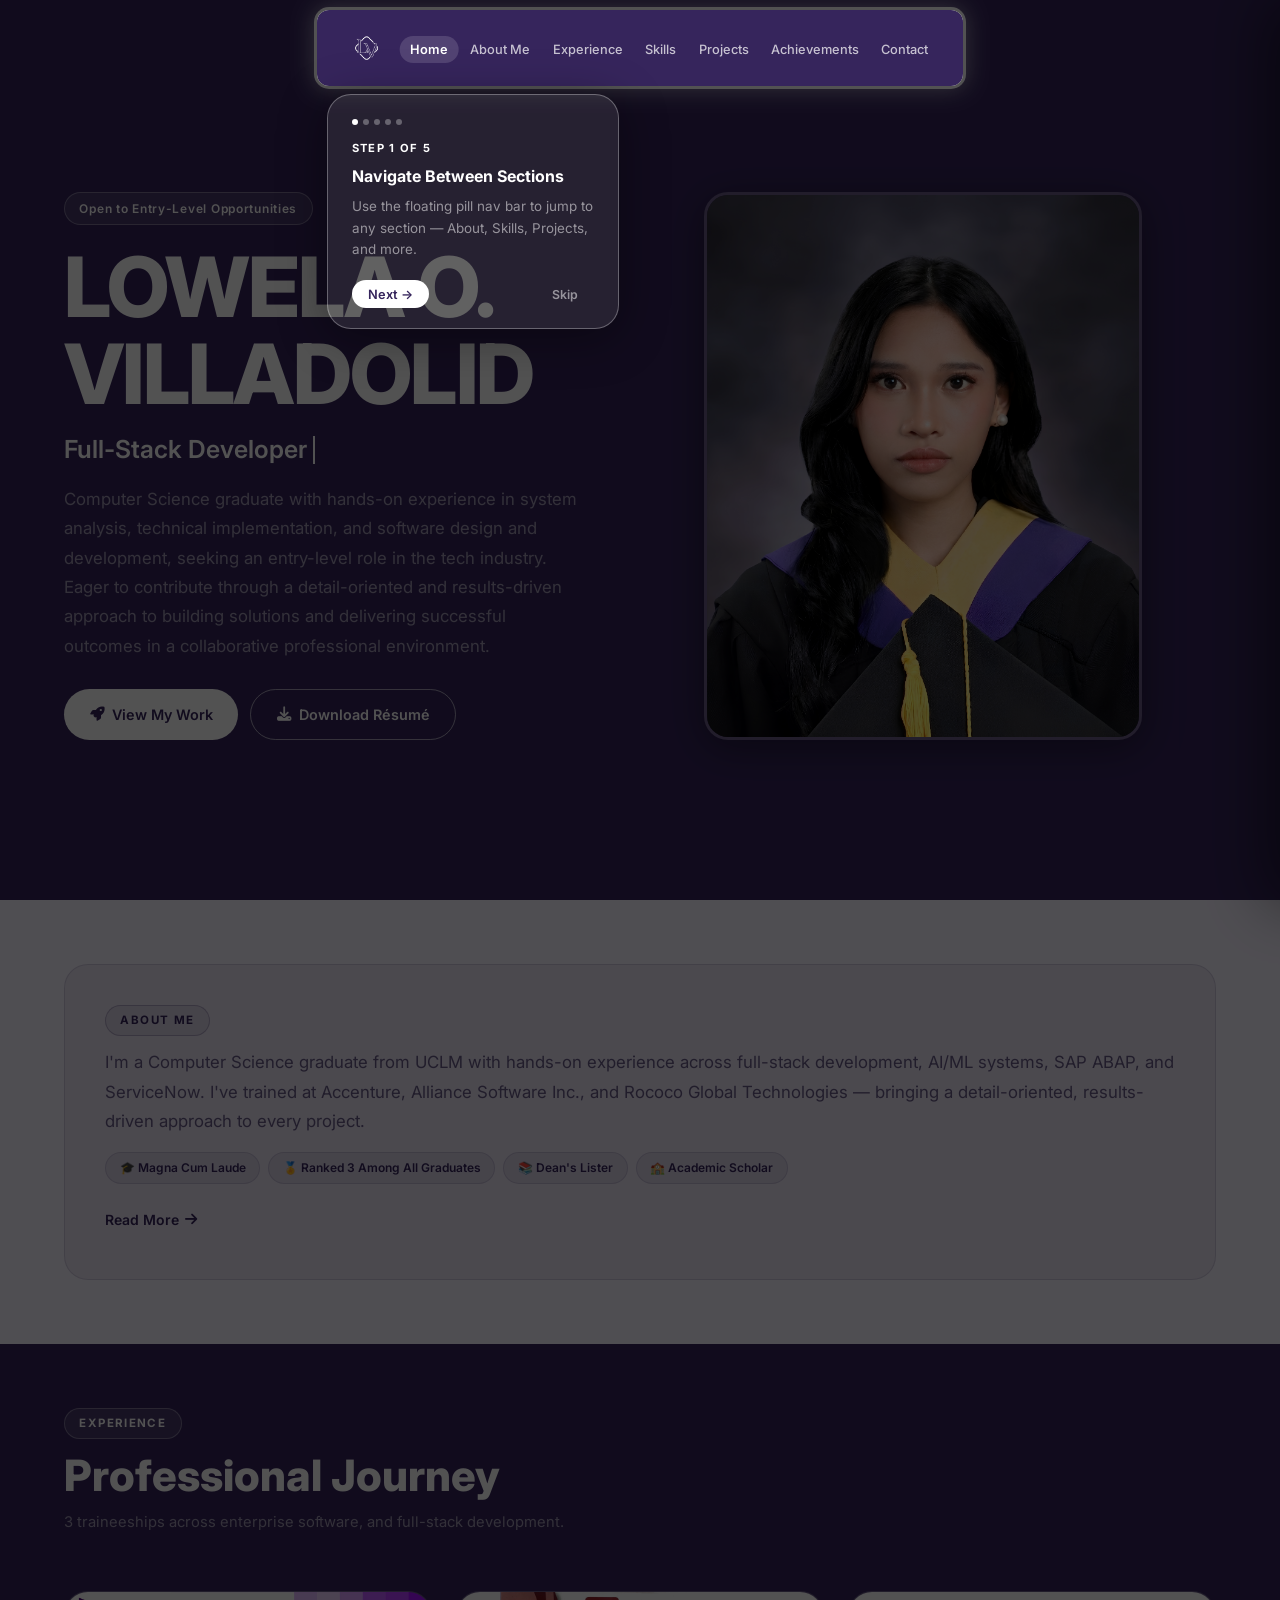
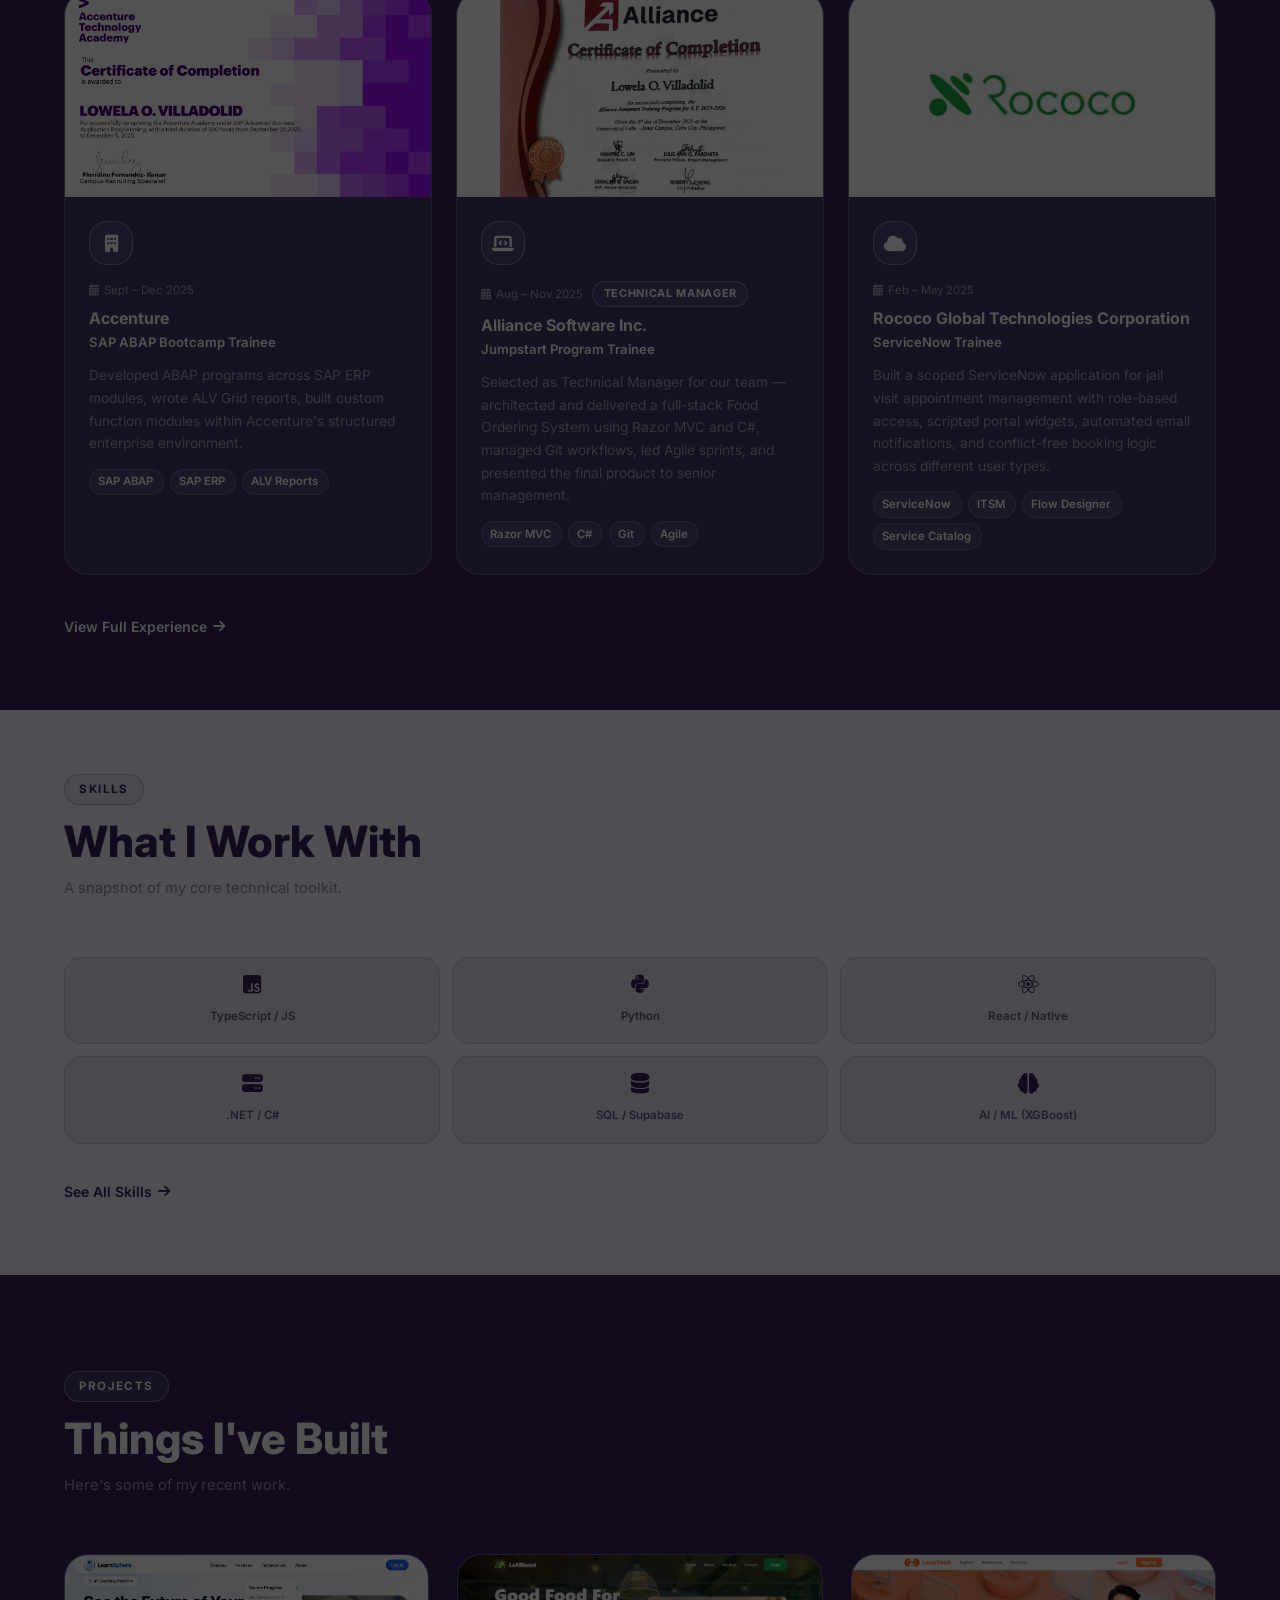
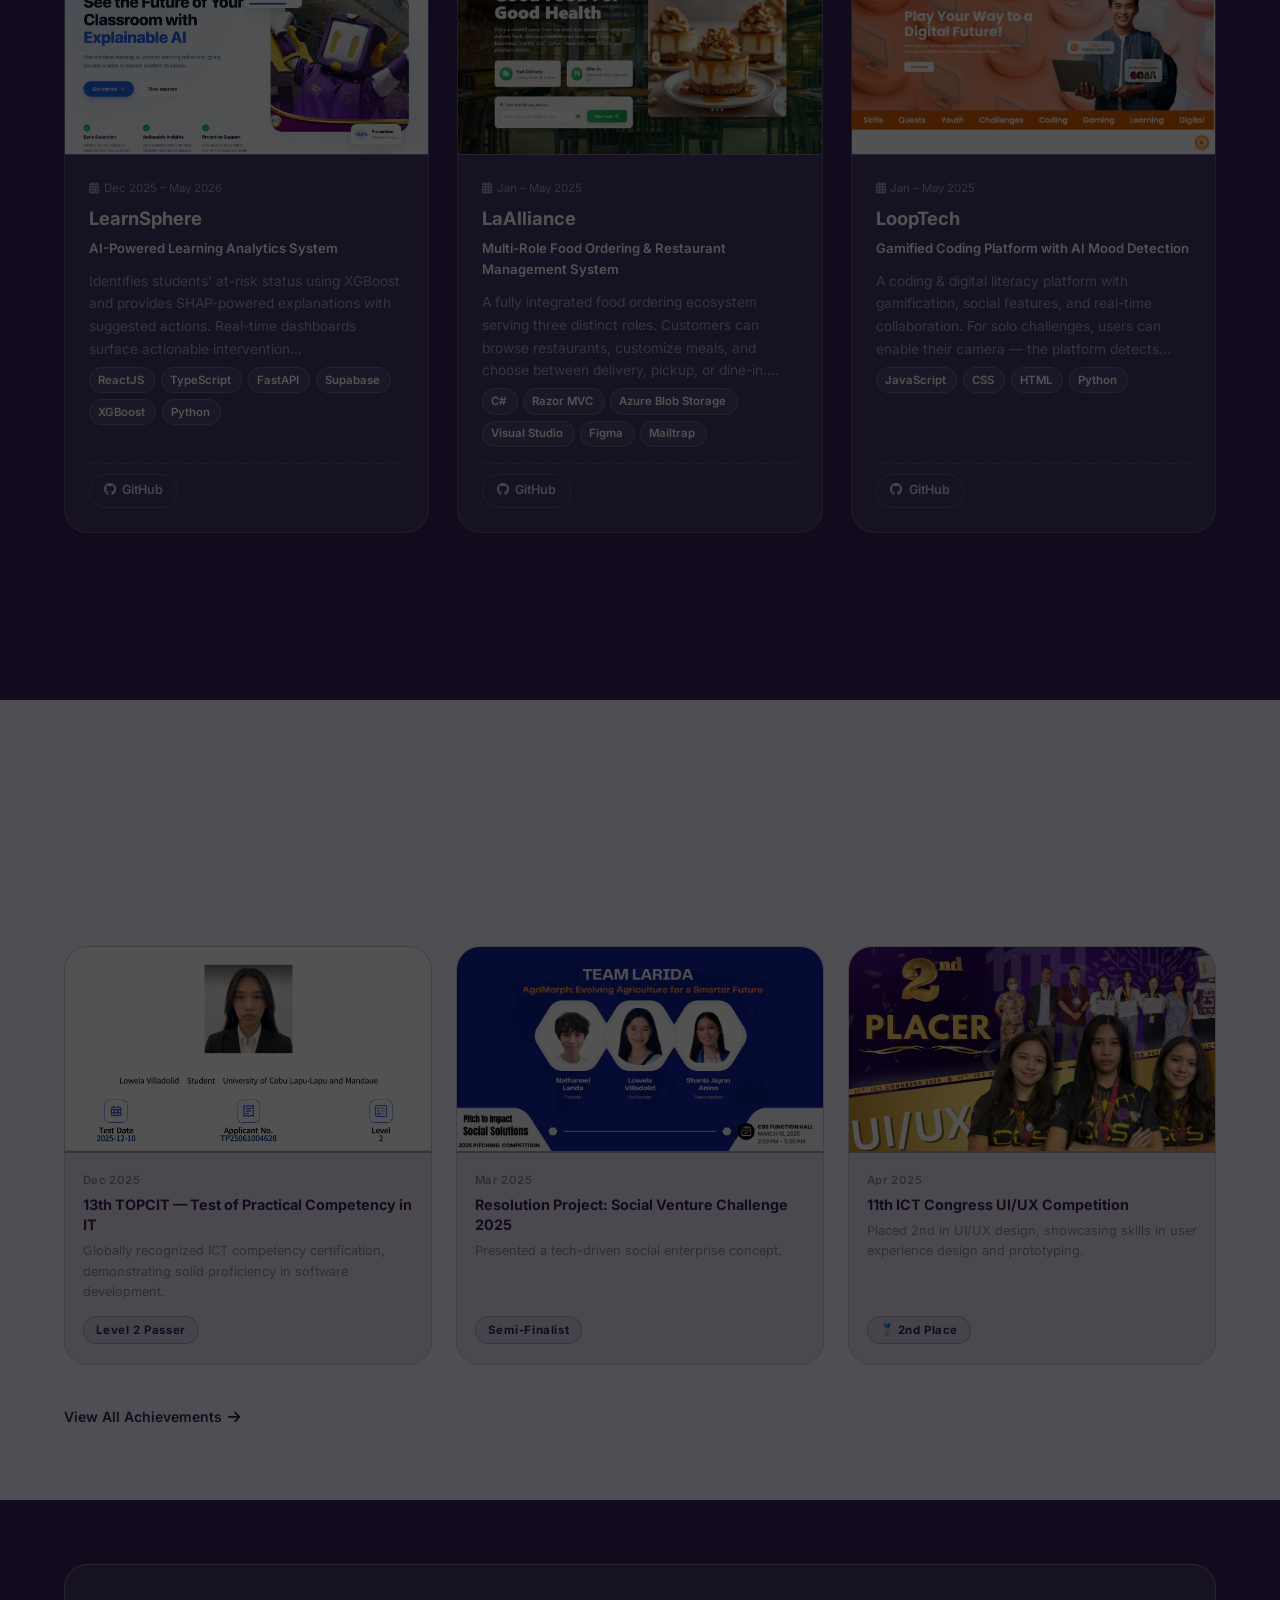
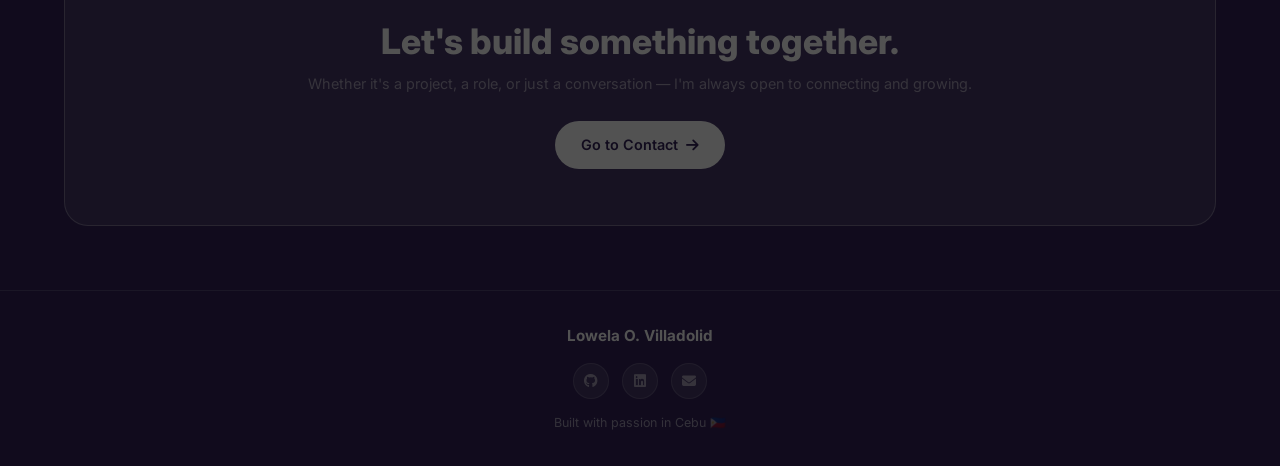
==== commit bcea8422: "Looptech image" ====
--- a/index.html
+++ b/index.html
@@ -320,7 +320,7 @@
         <!-- LoopTech -->
         <div class="project-card reveal d2">
           <div class="project-thumb" style="padding:0; overflow:hidden; height:200px;">
-            <img src="assets/images/LoopTech.png" alt="LoopTech" style="width:100%; height:100%; object-fit:cover;" />
+            <img src="assets/images/LTLandingPage.png" alt="LoopTech" style="width:100%; height:100%; object-fit:cover;" />
           </div>
           <div class="project-body">
             <div class="project-date"><i class="fas fa-calendar-alt" style="margin-right:0.3rem;"></i>Jan – May 2025</div>
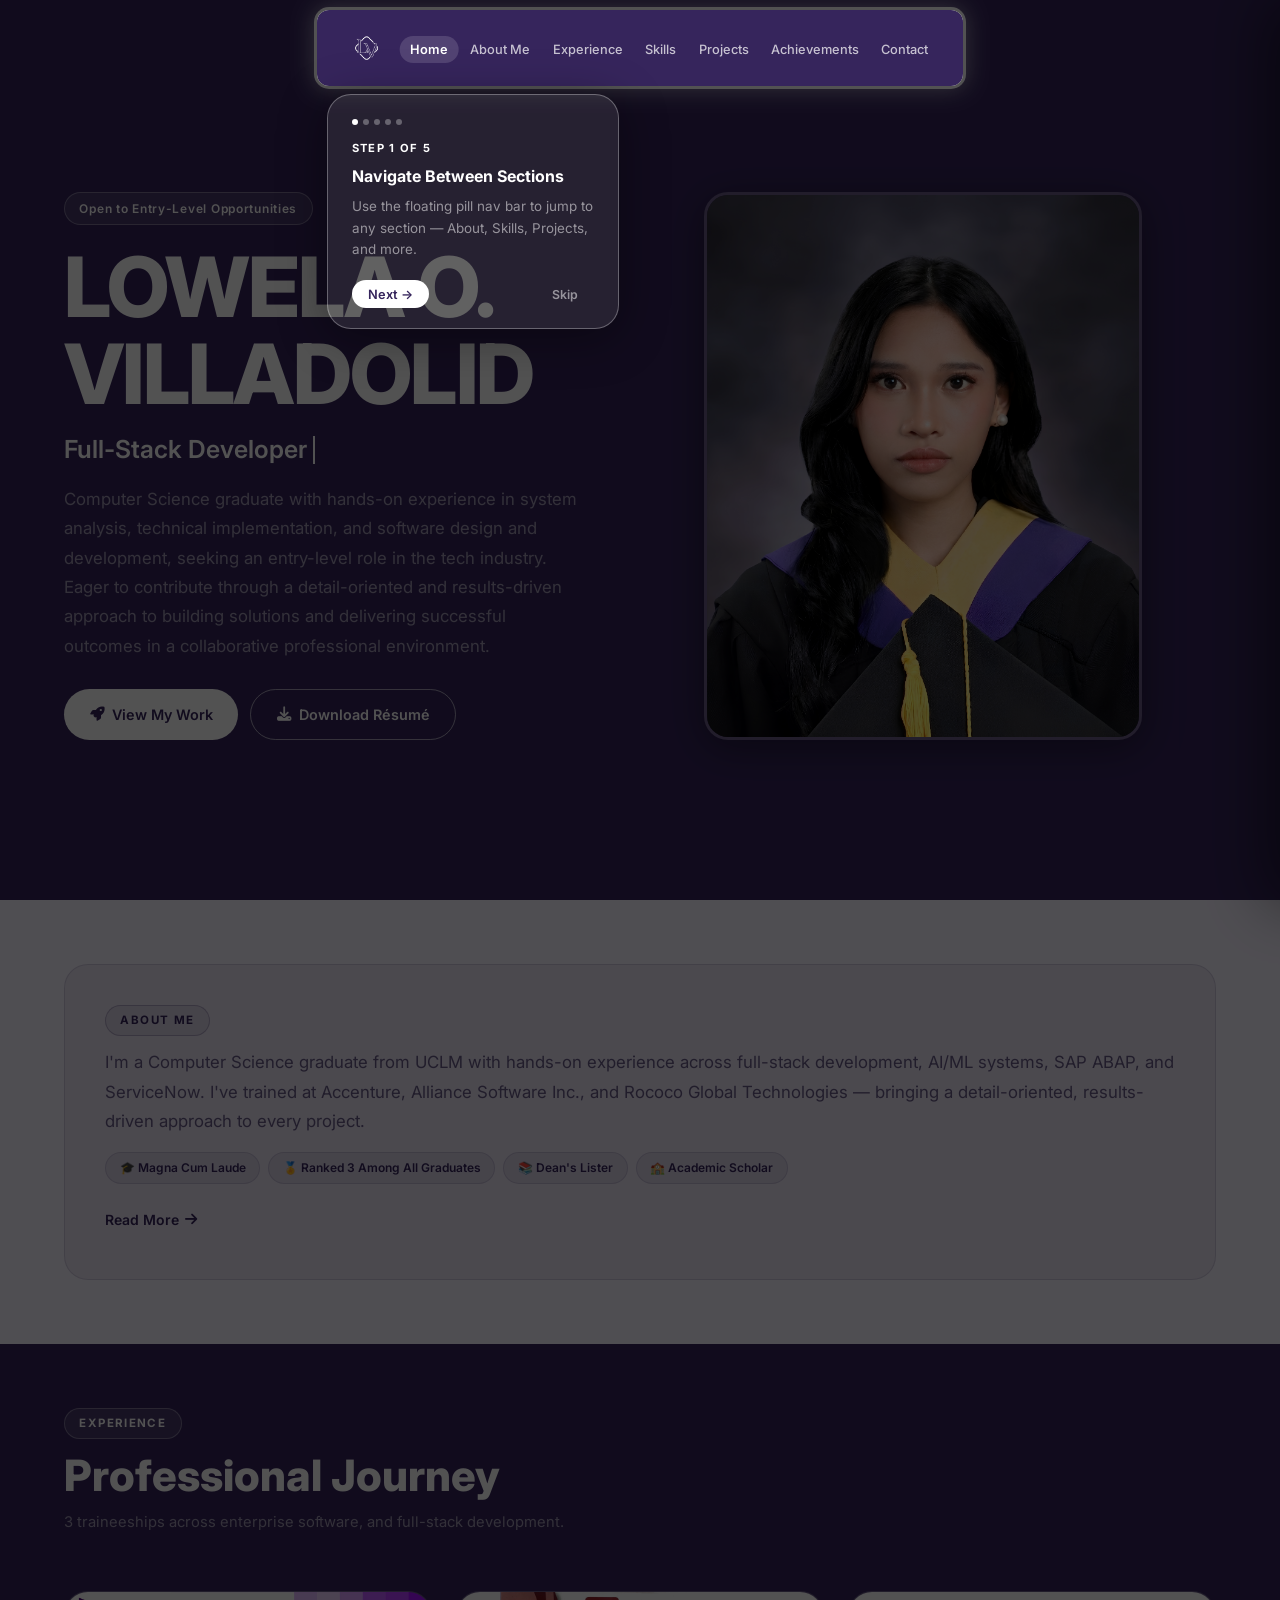
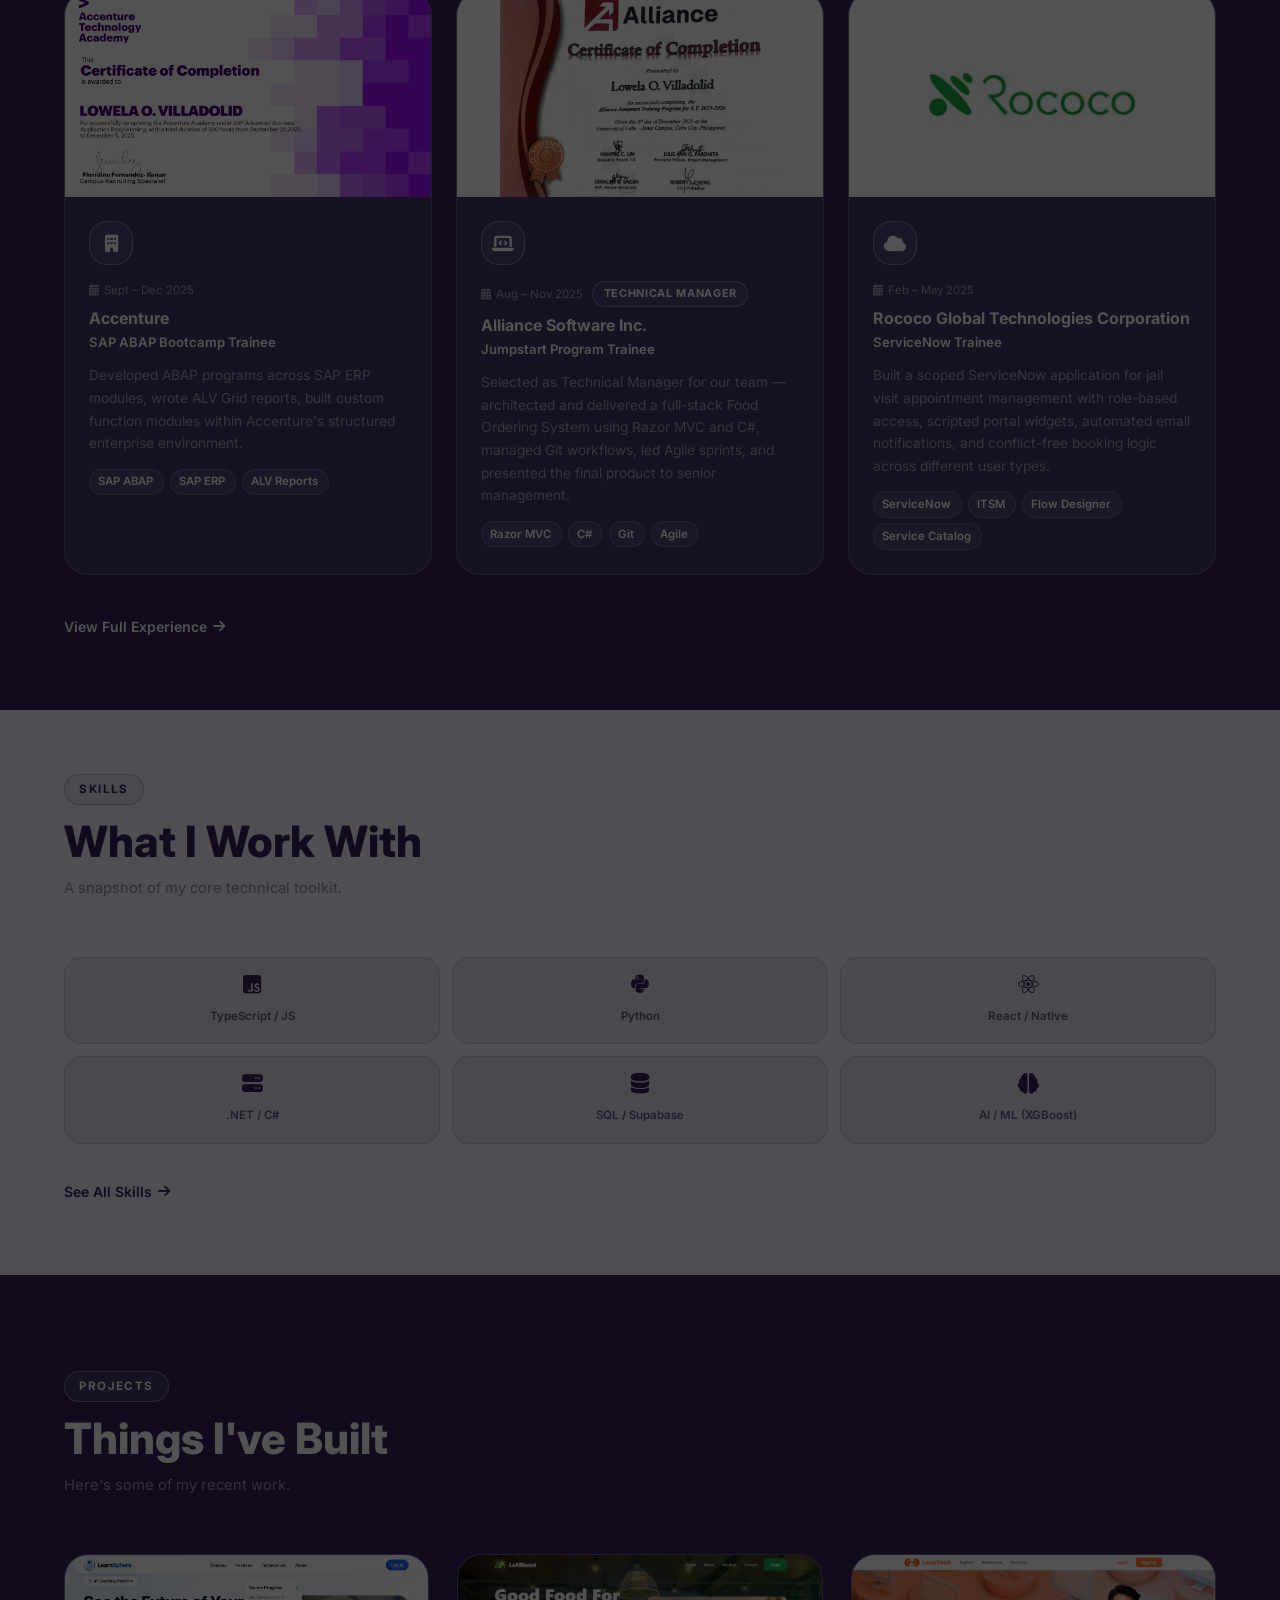
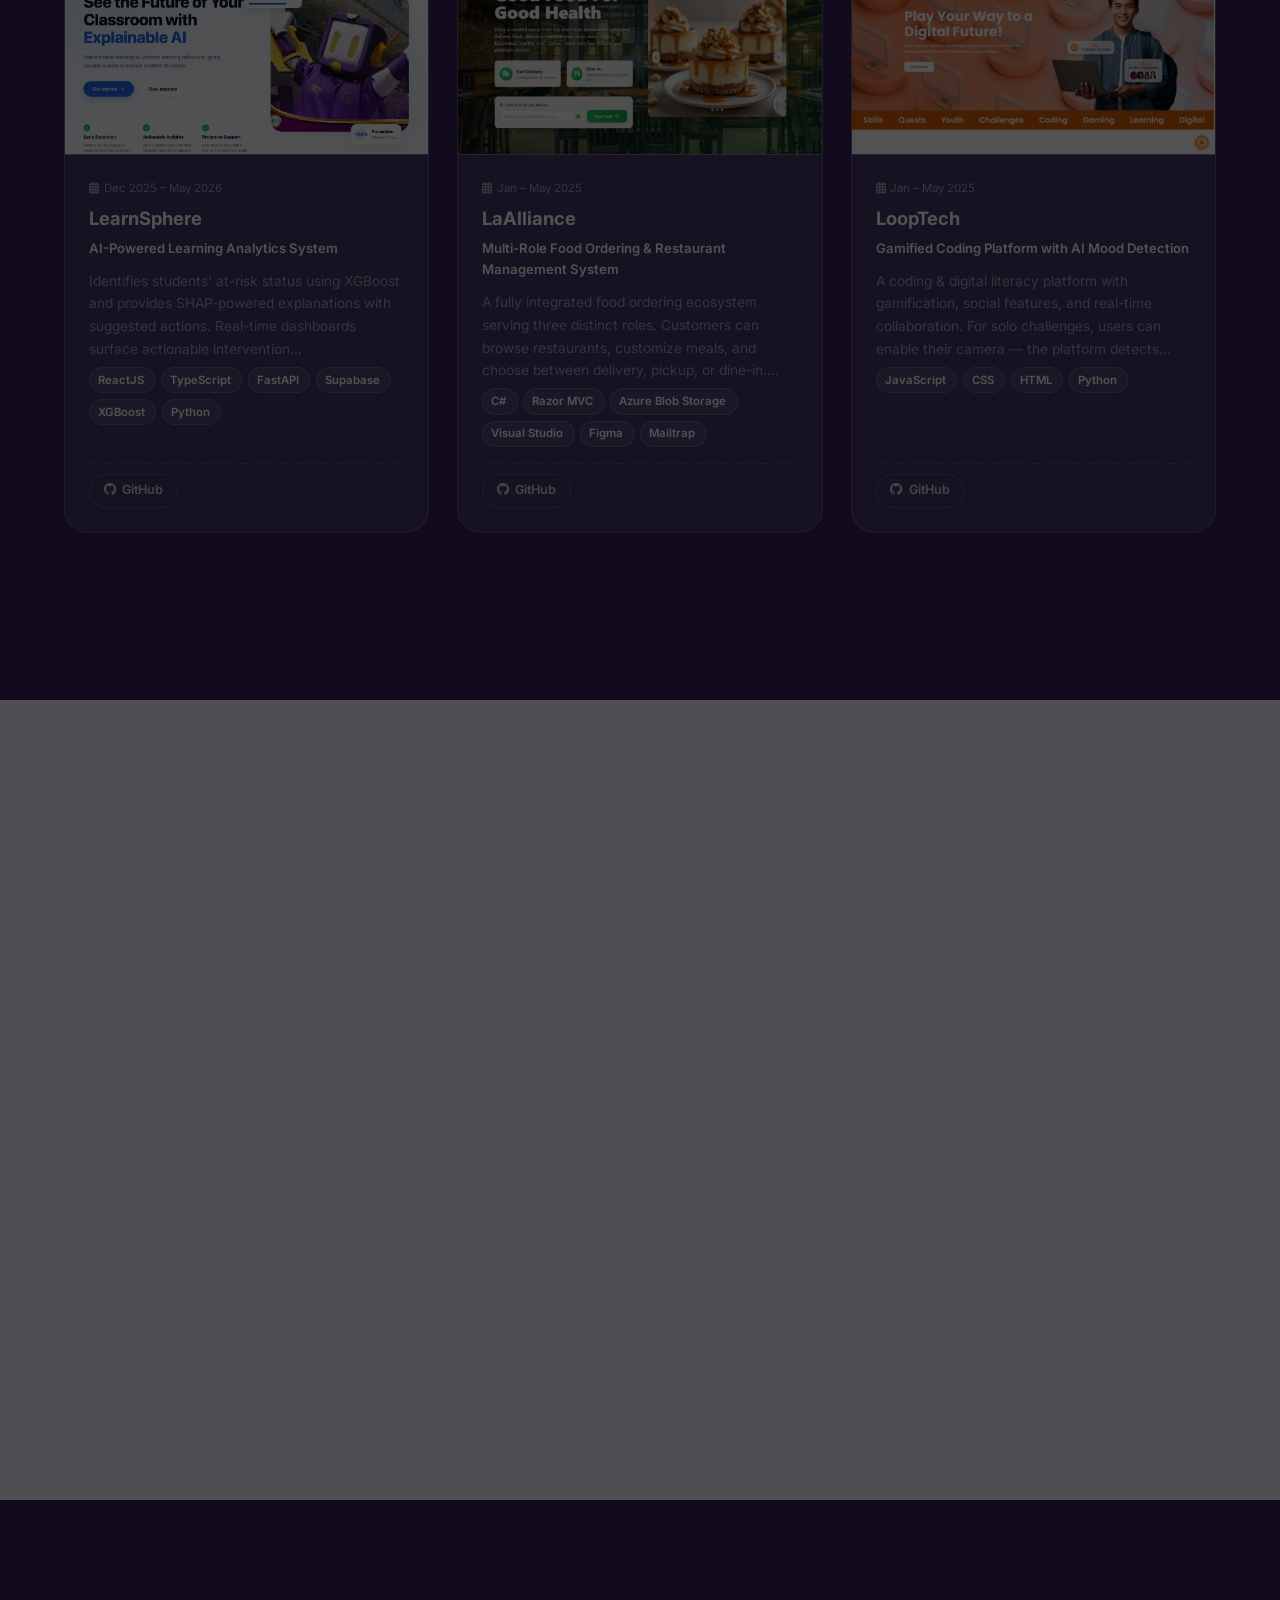
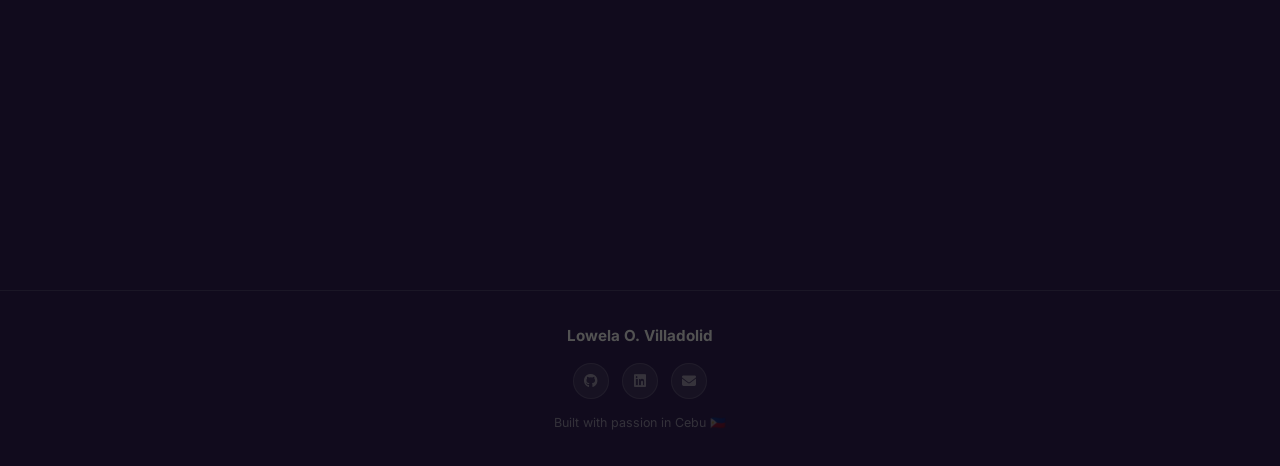
==== commit b5e774a7: "Finalized project and achievement cards design" ====
--- a/index.html
+++ b/index.html
@@ -369,7 +369,7 @@
             <div class="ach-card-date">Dec 2025</div>
             <div class="ach-card-title">13th TOPCIT — Test of Practical Competency in IT</div>
             <div class="ach-card-desc">Globally recognized ICT competency certification, demonstrating solid proficiency in software development.</div>
-            <span class="ach-rank-pill">Level 2 Passer</span>
+            <span class="ach-rank-pill">🏅 Level 2 Passer</span>
           </div>
         </div>
         <div class="ach-card reveal d2">
@@ -380,7 +380,7 @@
             <div class="ach-card-date">Mar 2025</div>
             <div class="ach-card-title">Resolution Project: Social Venture Challenge 2025</div>
             <div class="ach-card-desc">Presented a tech-driven social enterprise concept.</div>
-            <span class="ach-rank-pill">Semi-Finalist</span>
+            <span class="ach-rank-pill">🏅 Semi-Finalist</span>
           </div>
         </div>
         <div class="ach-card reveal d3">
--- a/css/main.css
+++ b/css/main.css
@@ -527,33 +527,52 @@
 }
 .project-link:hover { color:var(--text); border-color:var(--border-h); }
 
-/* ─── Project Card → Clickable Thumb (opens storyboard modal) ─── */
-.project-thumb { cursor:pointer; }
-.project-thumb-view {
-  position:absolute; inset:0;
-  background:linear-gradient(to top, rgba(0,0,0,0.72) 0%, rgba(0,0,0,0.15) 45%, rgba(0,0,0,0) 65%);
-  display:flex; align-items:flex-end; justify-content:flex-start;
-  padding:0.85rem;
-  opacity:0; transition:opacity 0.25s var(--ease);
-}
-.project-thumb:hover .project-thumb-view,
-.project-thumb:focus-visible .project-thumb-view { opacity:1; }
-.project-thumb-view span {
-  display:inline-flex; align-items:center; gap:0.4rem;
-  background:rgba(255,255,255,0.14); backdrop-filter:blur(6px);
-  border:1px solid rgba(255,255,255,0.35); color:#fff;
-  border-radius:var(--r-full); padding:0.35rem 0.85rem;
-  font-size:0.76rem; font-weight:600; transform:translateY(6px);
-  transition:transform 0.25s var(--ease);
-}
-.project-thumb:hover .project-thumb-view span { transform:translateY(0); }
+/* ─── Project Card → Expand button opens storyboard modal (image itself is inert) ─── */
+.project-thumb { cursor:default; }
+.project-thumb img { pointer-events:none; }
+.project-thumb-count { pointer-events:none; }
+
+/* Expand icon button — same design language as the achievements cards */
+.project-expand-btn {
+  position:absolute; top:0.6rem; right:0.6rem; z-index:2;
+  width:2.1rem; height:2.1rem; border-radius:50%;
+  background:rgba(10,6,20,0.55); border:1px solid rgba(255,255,255,0.25);
+  color:#fff; font-size:0.85rem; cursor:pointer;
+  display:flex; align-items:center; justify-content:center;
+  opacity:0; transform:translateY(-4px);
+  transition:opacity 0.25s, transform 0.25s, background 0.25s;
+  backdrop-filter:blur(4px); -webkit-backdrop-filter:blur(4px);
+}
+.project-card:hover .project-expand-btn,
+.project-expand-btn:focus-visible {
+  opacity:1; transform:translateY(0);
+}
+.project-expand-btn:hover,
+.project-expand-btn:focus-visible {
+  background:var(--accent); border-color:var(--accent);
+}
+/* Always show on touch devices where hover isn't available */
+@media (hover:none) {
+  .project-expand-btn { opacity:1; transform:none; }
+}
+
 .project-thumb-count {
-  position:absolute; top:0.65rem; right:0.65rem;
+  position:absolute; top:0.65rem; left:0.65rem; z-index:2;
   background:rgba(0,0,0,0.55); backdrop-filter:blur(6px); color:#fff;
   border-radius:var(--r-full); padding:0.2rem 0.6rem;
   font-size:0.68rem; font-weight:700; letter-spacing:0.02em;
   display:inline-flex; align-items:center; gap:0.3rem;
-}
+  opacity:0; transform:translateY(-4px);
+  transition:opacity 0.25s, transform 0.25s;
+}
+.project-card:hover .project-thumb-count,
+.project-thumb-count:focus-visible {
+  opacity:1; transform:translateY(0);
+}
+@media (hover:none) {
+  .project-thumb-count { opacity:1; transform:none; }
+}
+
 
 /* ─── Storyboard Modal ─── */
 .pm-overlay {
@@ -633,7 +652,7 @@
 }
 
 .pm-caption {
-  padding:0.85rem 1.25rem 1.15rem; font-family:var(--font-h);
+  padding:0.85rem 1.25rem 0.15rem; font-family:var(--font-h);
   font-size:1rem; font-weight:700; color:var(--text);
   line-height:1.5; text-align:center;
 }
@@ -1220,6 +1239,72 @@
 }
 .ach-card-top img {
   width:100%; height:100%; object-fit:cover; display:block;
+  cursor:default; pointer-events:none;
+}
+
+/* Expand icon button on card image */
+.ach-card-top { position:relative; }
+.ach-expand-btn {
+  position:absolute; top:0.6rem; right:0.6rem; z-index:2;
+  width:2.1rem; height:2.1rem; border-radius:50%;
+  background:rgba(10,6,20,0.55); border:1px solid rgba(255,255,255,0.25);
+  color:#fff; font-size:0.85rem; cursor:pointer;
+  display:flex; align-items:center; justify-content:center;
+  opacity:0; transform:translateY(-4px);
+  transition:opacity 0.25s, transform 0.25s, background 0.25s;
+  backdrop-filter:blur(4px); -webkit-backdrop-filter:blur(4px);
+}
+.ach-card:hover .ach-expand-btn,
+.ach-expand-btn:focus-visible {
+  opacity:1; transform:translateY(0);
+}
+.ach-expand-btn:hover,
+.ach-expand-btn:focus-visible {
+  background:var(--accent); border-color:var(--accent);
+}
+/* Always show on touch devices where hover isn't available */
+@media (hover:none) {
+  .ach-expand-btn { opacity:1; transform:none; }
+}
+
+/* Image lightbox / expanded view */
+.ach-lightbox {
+  position:fixed; inset:0; z-index:2000;
+  background:rgba(8,5,16,0.92);
+  display:flex; align-items:center; justify-content:center;
+  padding:2rem;
+  opacity:0; visibility:hidden;
+  transition:opacity 0.3s ease, visibility 0.3s ease;
+}
+.ach-lightbox.open {
+  opacity:1; visibility:visible;
+}
+.ach-lightbox-img {
+  max-width:min(92vw, 1000px); max-height:88vh;
+  border-radius:var(--r-lg, 12px);
+  box-shadow:0 20px 60px rgba(0,0,0,0.55);
+  transform:scale(0.94);
+  transition:transform 0.3s ease;
+  display:block;
+}
+.ach-lightbox.open .ach-lightbox-img {
+  transform:scale(1);
+}
+.ach-lightbox-close {
+  position:absolute; top:1.25rem; right:1.25rem;
+  width:2.75rem; height:2.75rem; border-radius:50%;
+  background:rgba(255,255,255,0.1); border:1px solid rgba(255,255,255,0.22);
+  color:#fff; font-size:1.05rem; cursor:pointer;
+  display:flex; align-items:center; justify-content:center;
+  transition:background 0.2s;
+}
+.ach-lightbox-close:hover,
+.ach-lightbox-close:focus-visible {
+  background:rgba(255,255,255,0.22);
+}
+@media (max-width:480px) {
+  .ach-lightbox { padding:1rem; }
+  .ach-lightbox-close { top:0.75rem; right:0.75rem; width:2.4rem; height:2.4rem; }
 }
 
 /* Body */
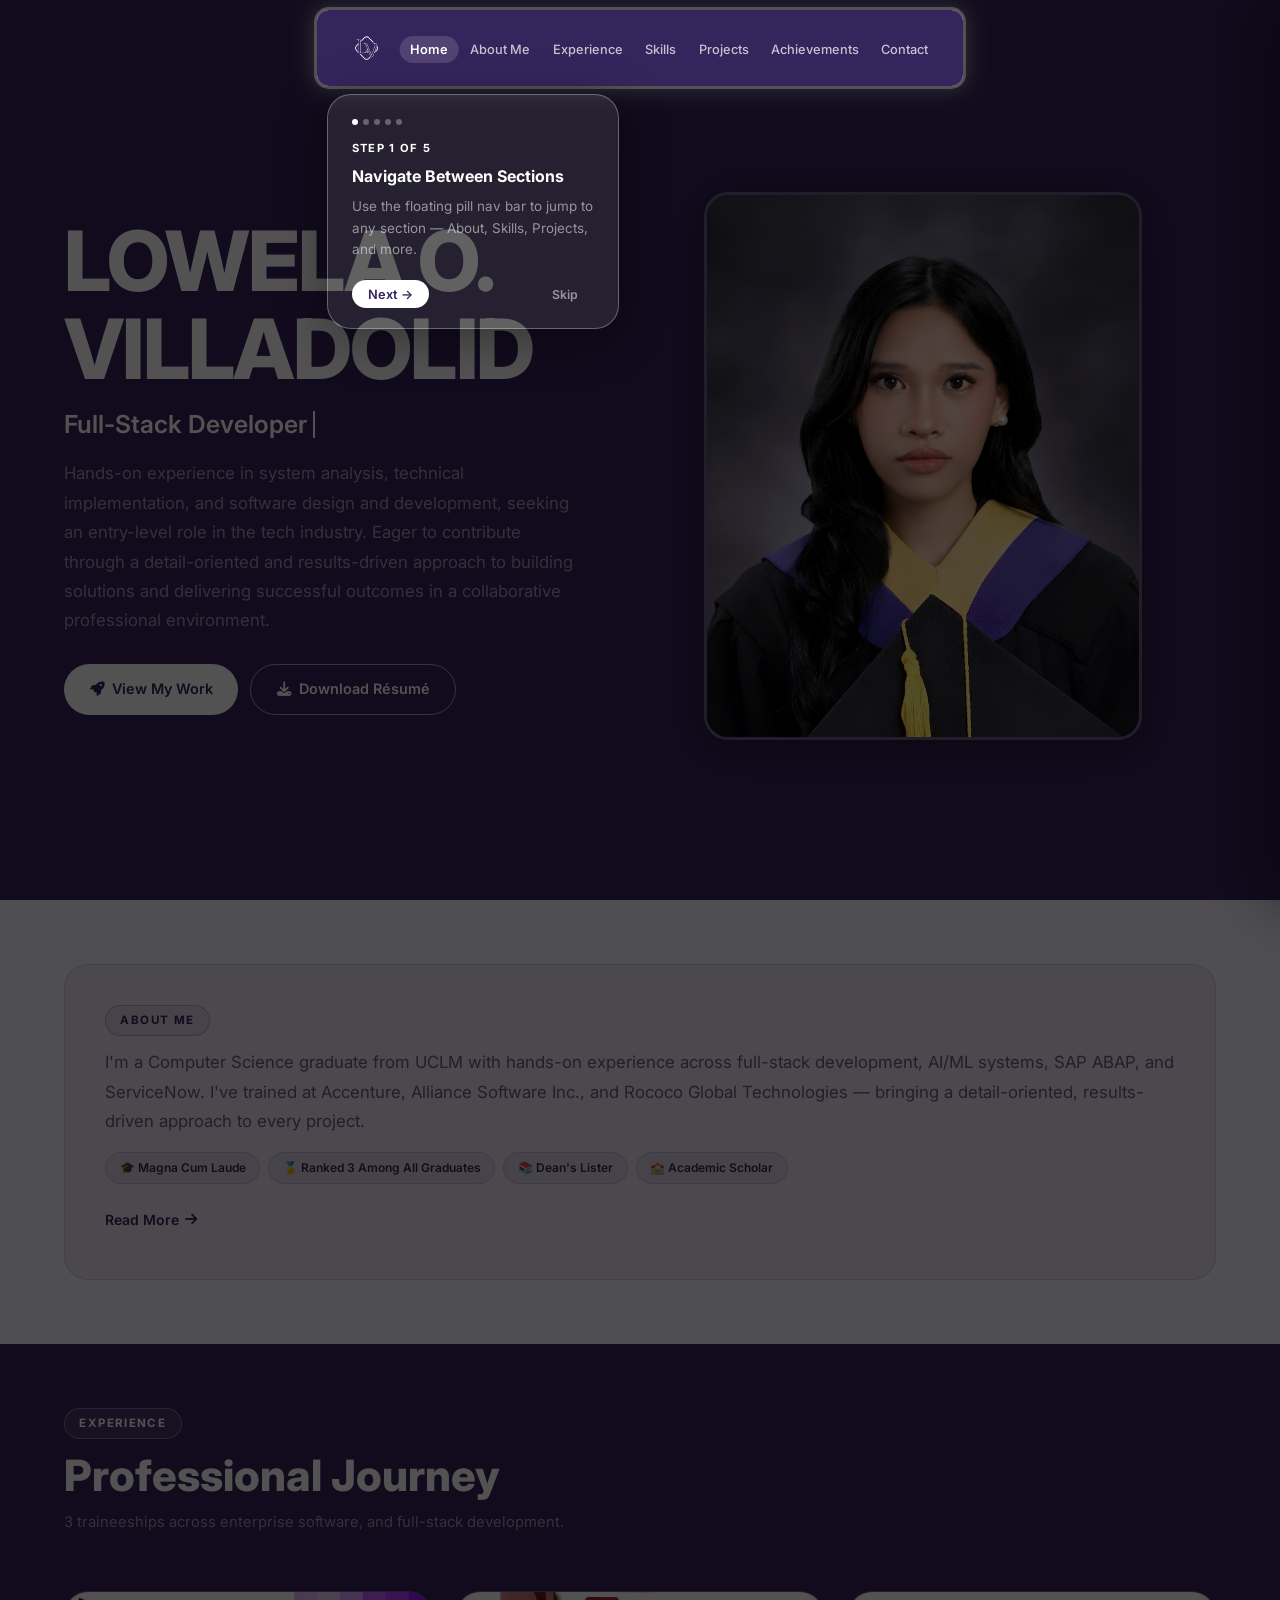
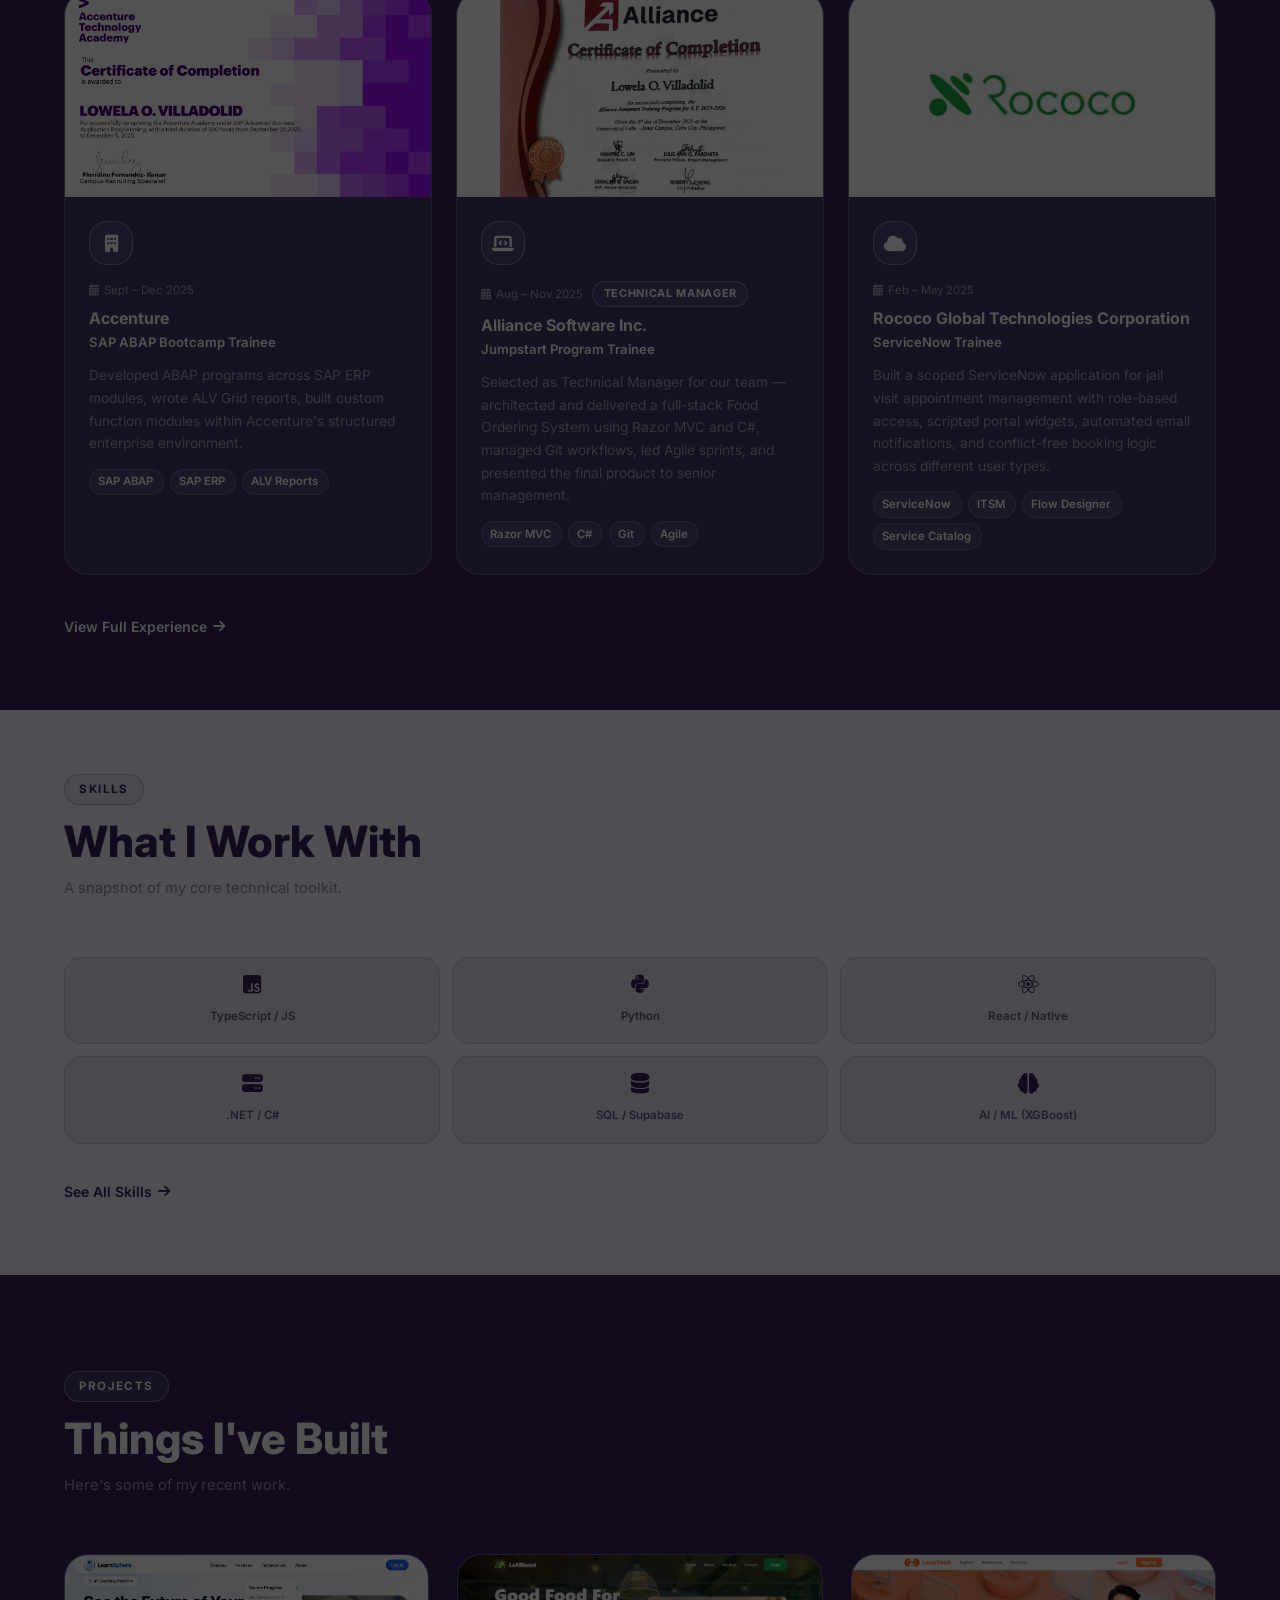
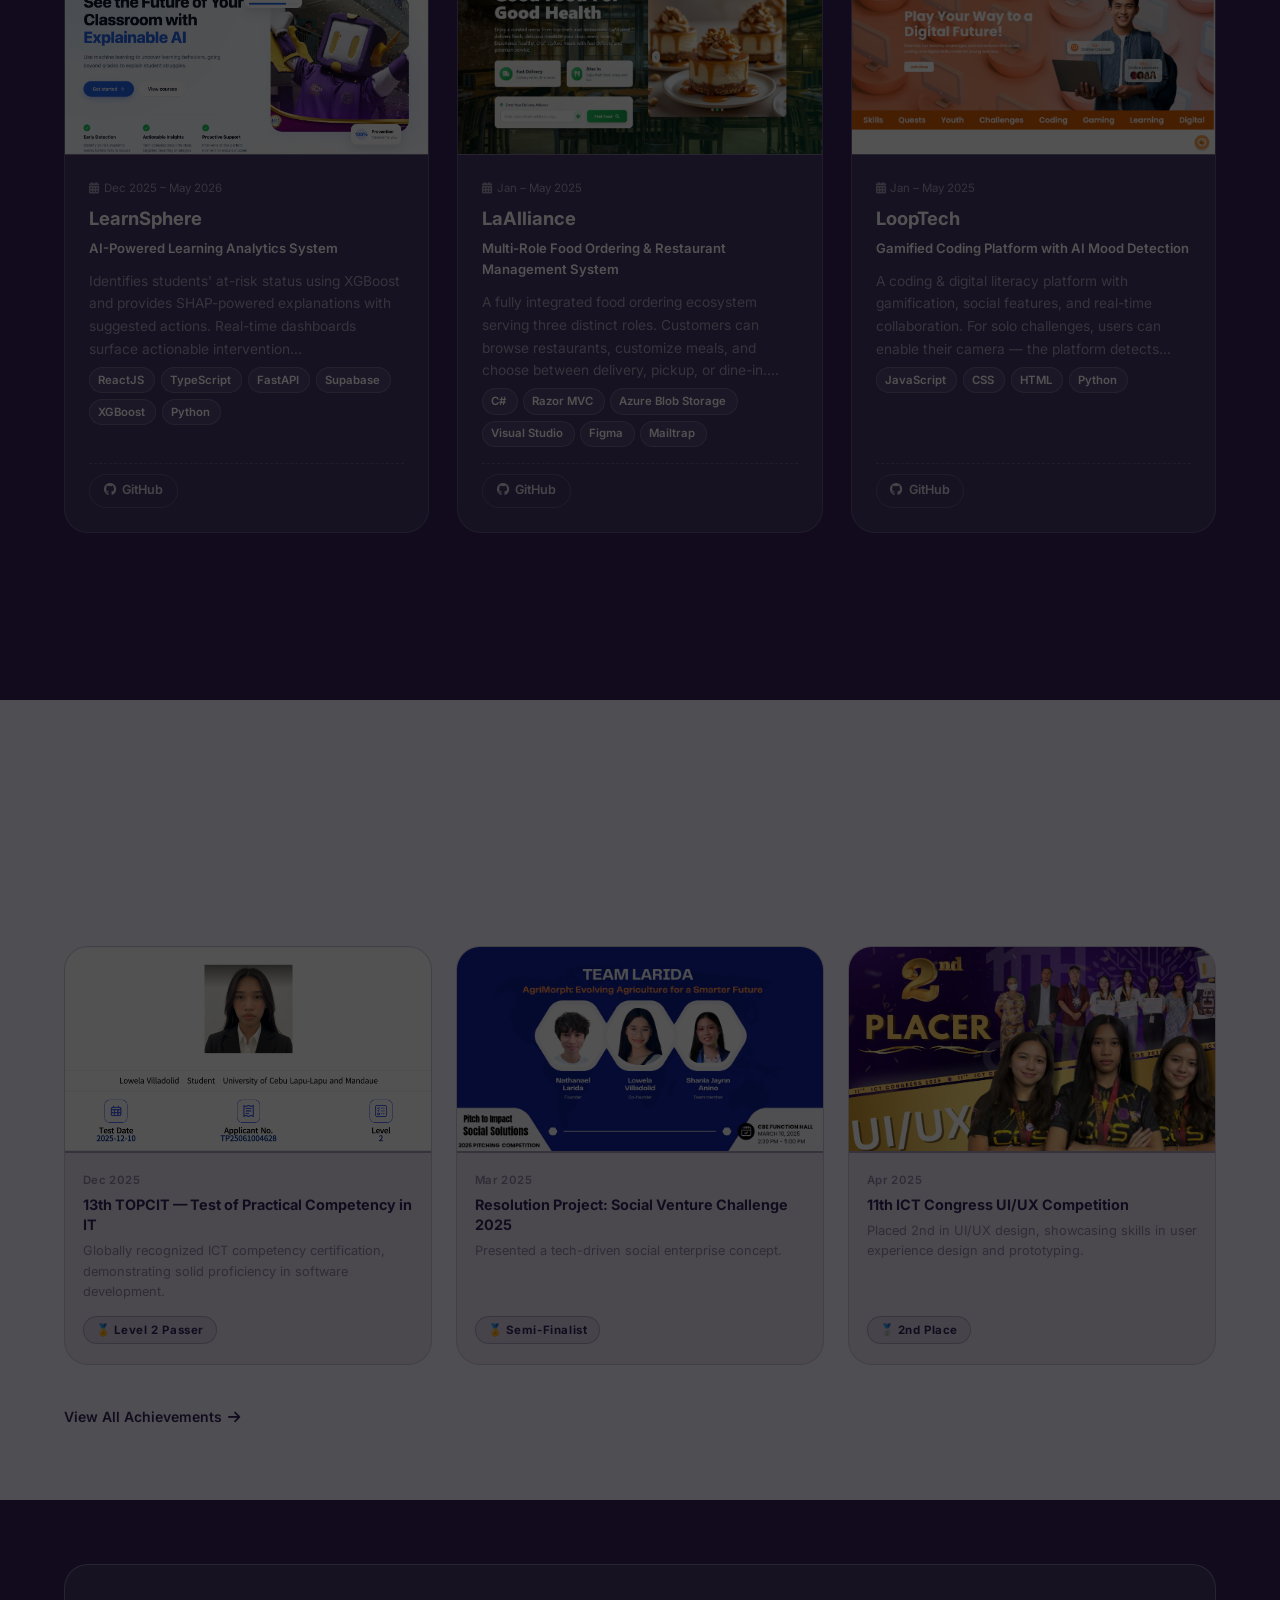
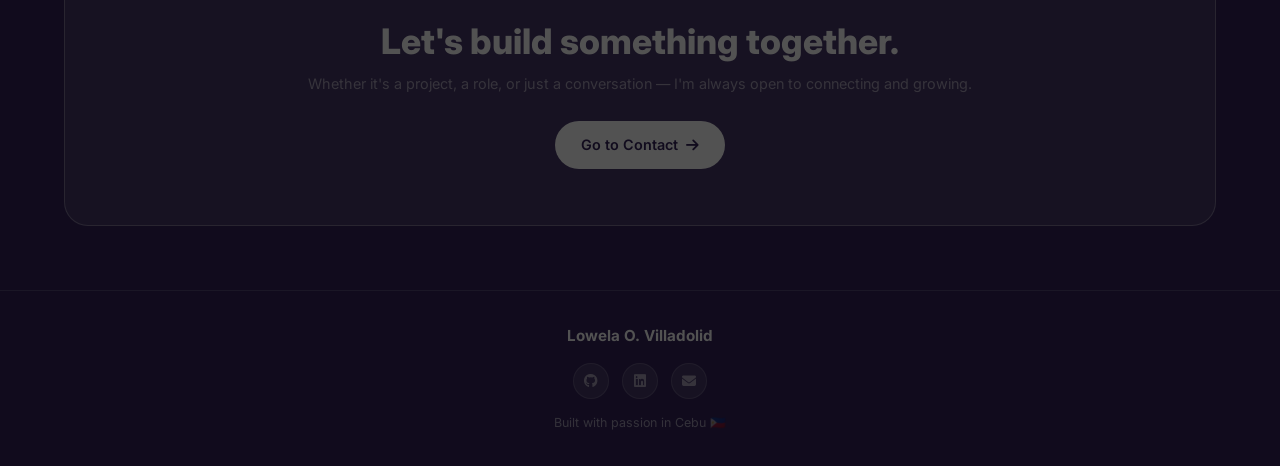
==== commit c96c5073: "change about me in homepage" ====
--- a/index.html
+++ b/index.html
@@ -69,15 +69,12 @@
     <div class="container">
       <div class="hero-inner">
       <div class="hero-content">
-        <div class="hero-badge">
-          Open to Entry-Level Opportunities
-        </div>
         <h1 class="hero-name">LOWELA O.<br>VILLADOLID</h1>
         <div class="hero-role-wrap">
           <span id="typedRole"></span><span class="typed-cursor"></span>
         </div>
         <p class="hero-desc">
-          Computer Science graduate with hands-on experience in system analysis, technical implementation, and software design and development, seeking an entry-level role in the tech industry. Eager to contribute through a detail-oriented and results-driven approach to building solutions and delivering successful outcomes in a collaborative professional environment.
+          Hands-on experience in system analysis, technical implementation, and software design and development, seeking an entry-level role in the tech industry. Eager to contribute through a detail-oriented and results-driven approach to building solutions and delivering successful outcomes in a collaborative professional environment.
         </p>
         <div class="hero-btns" id="hero-btns">
           <a href="projects.html" class="btn btn-primary">
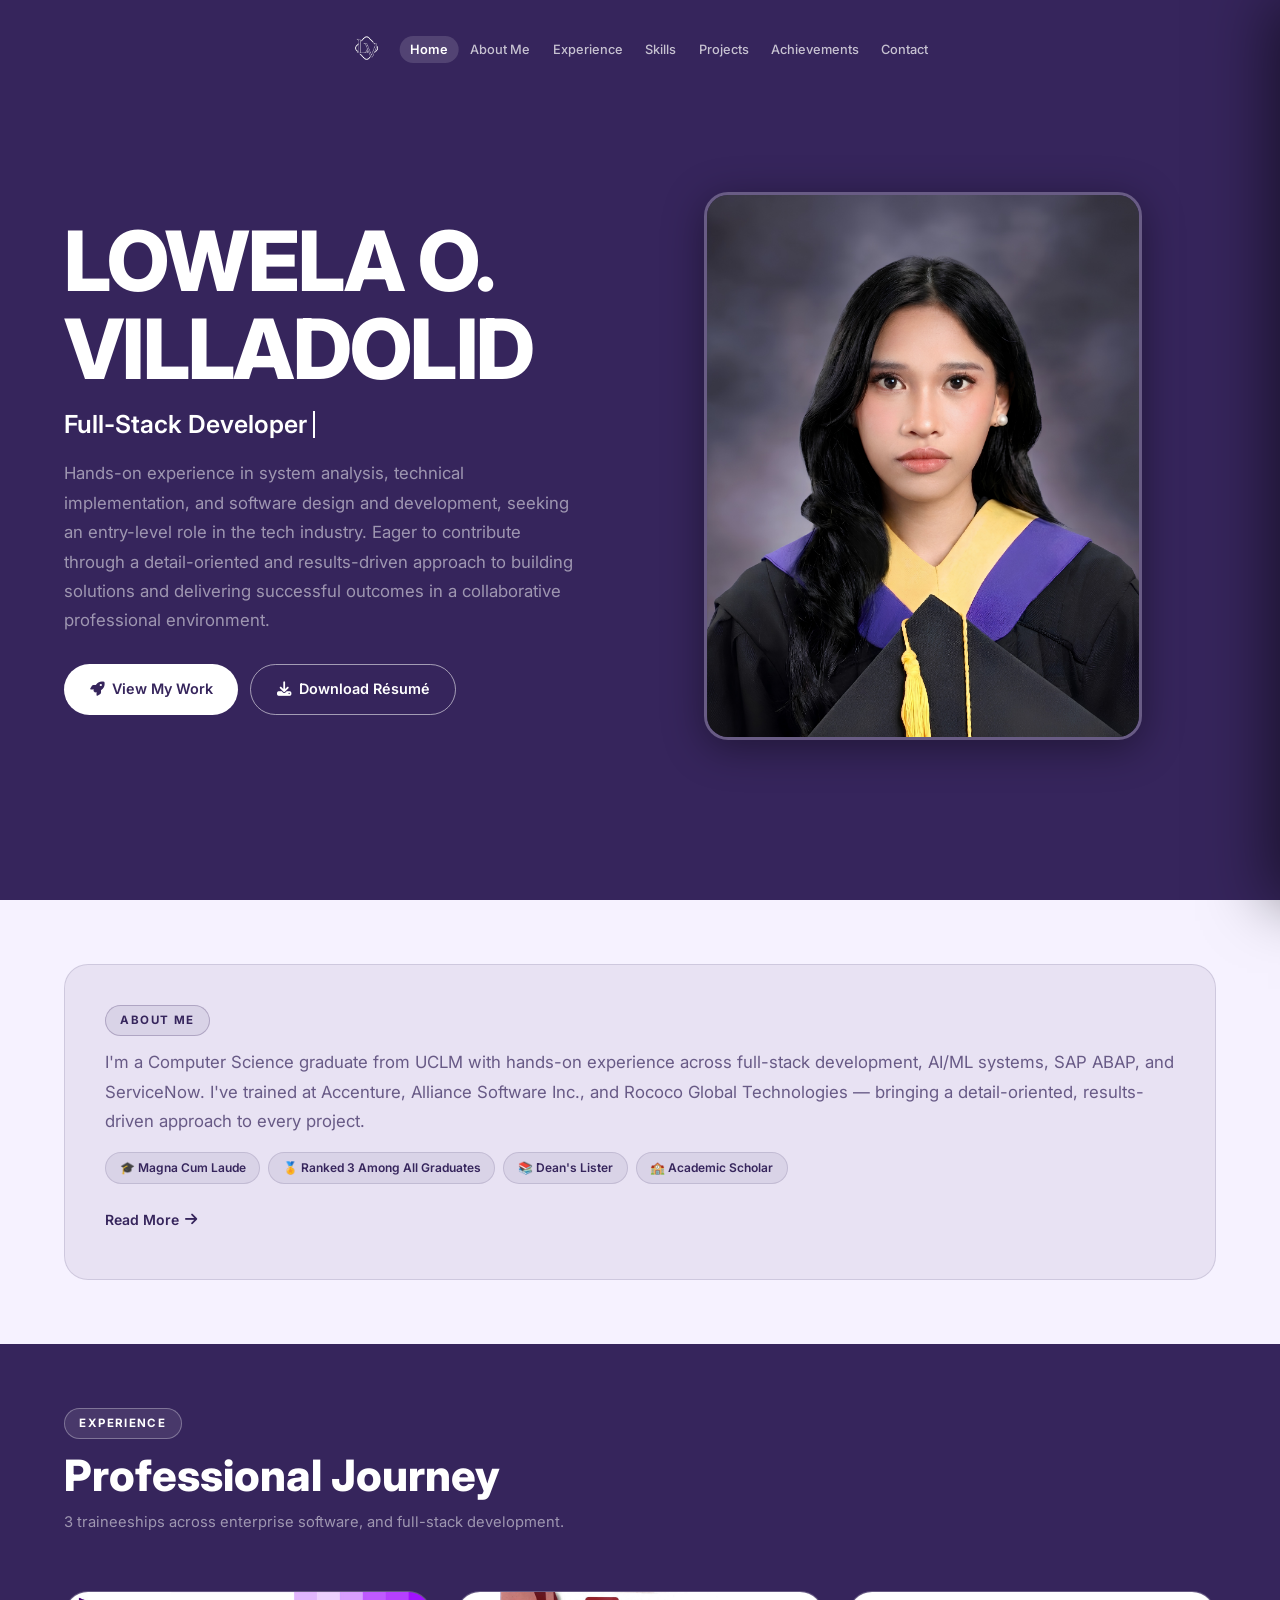
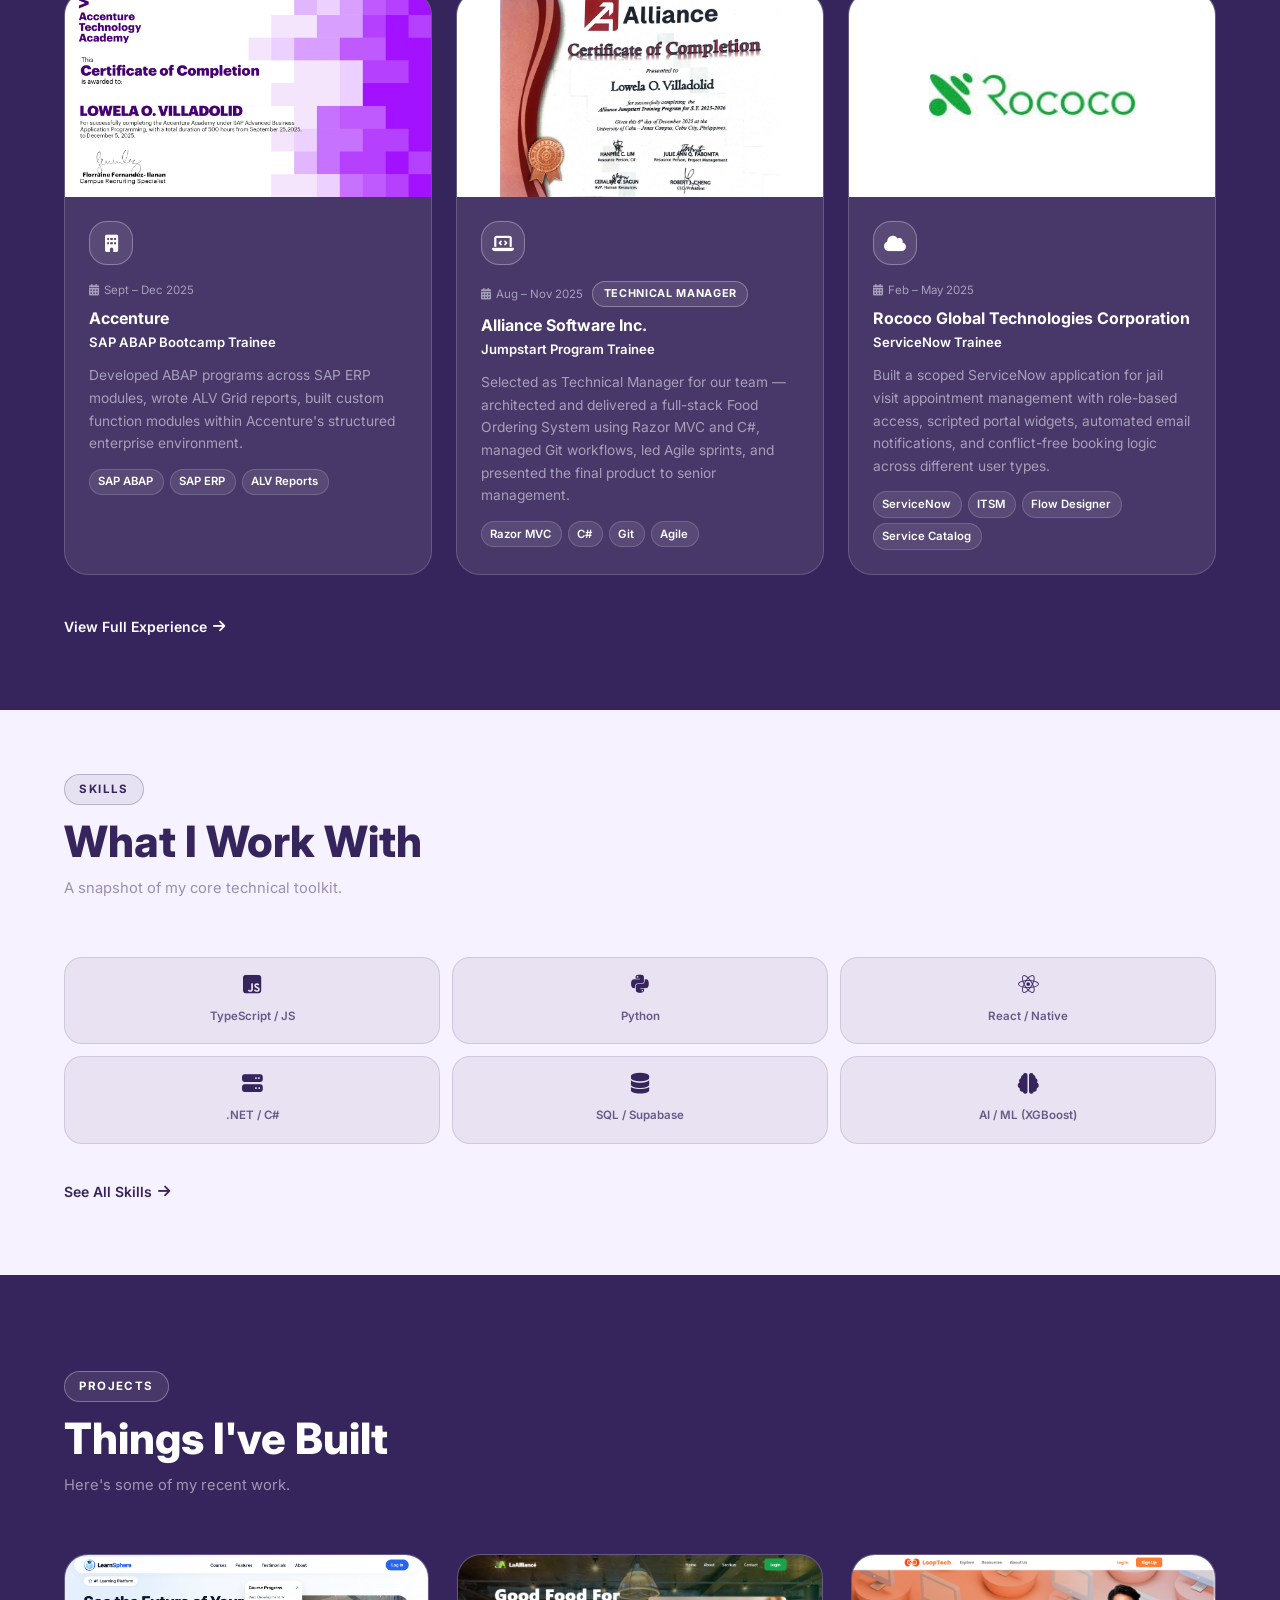
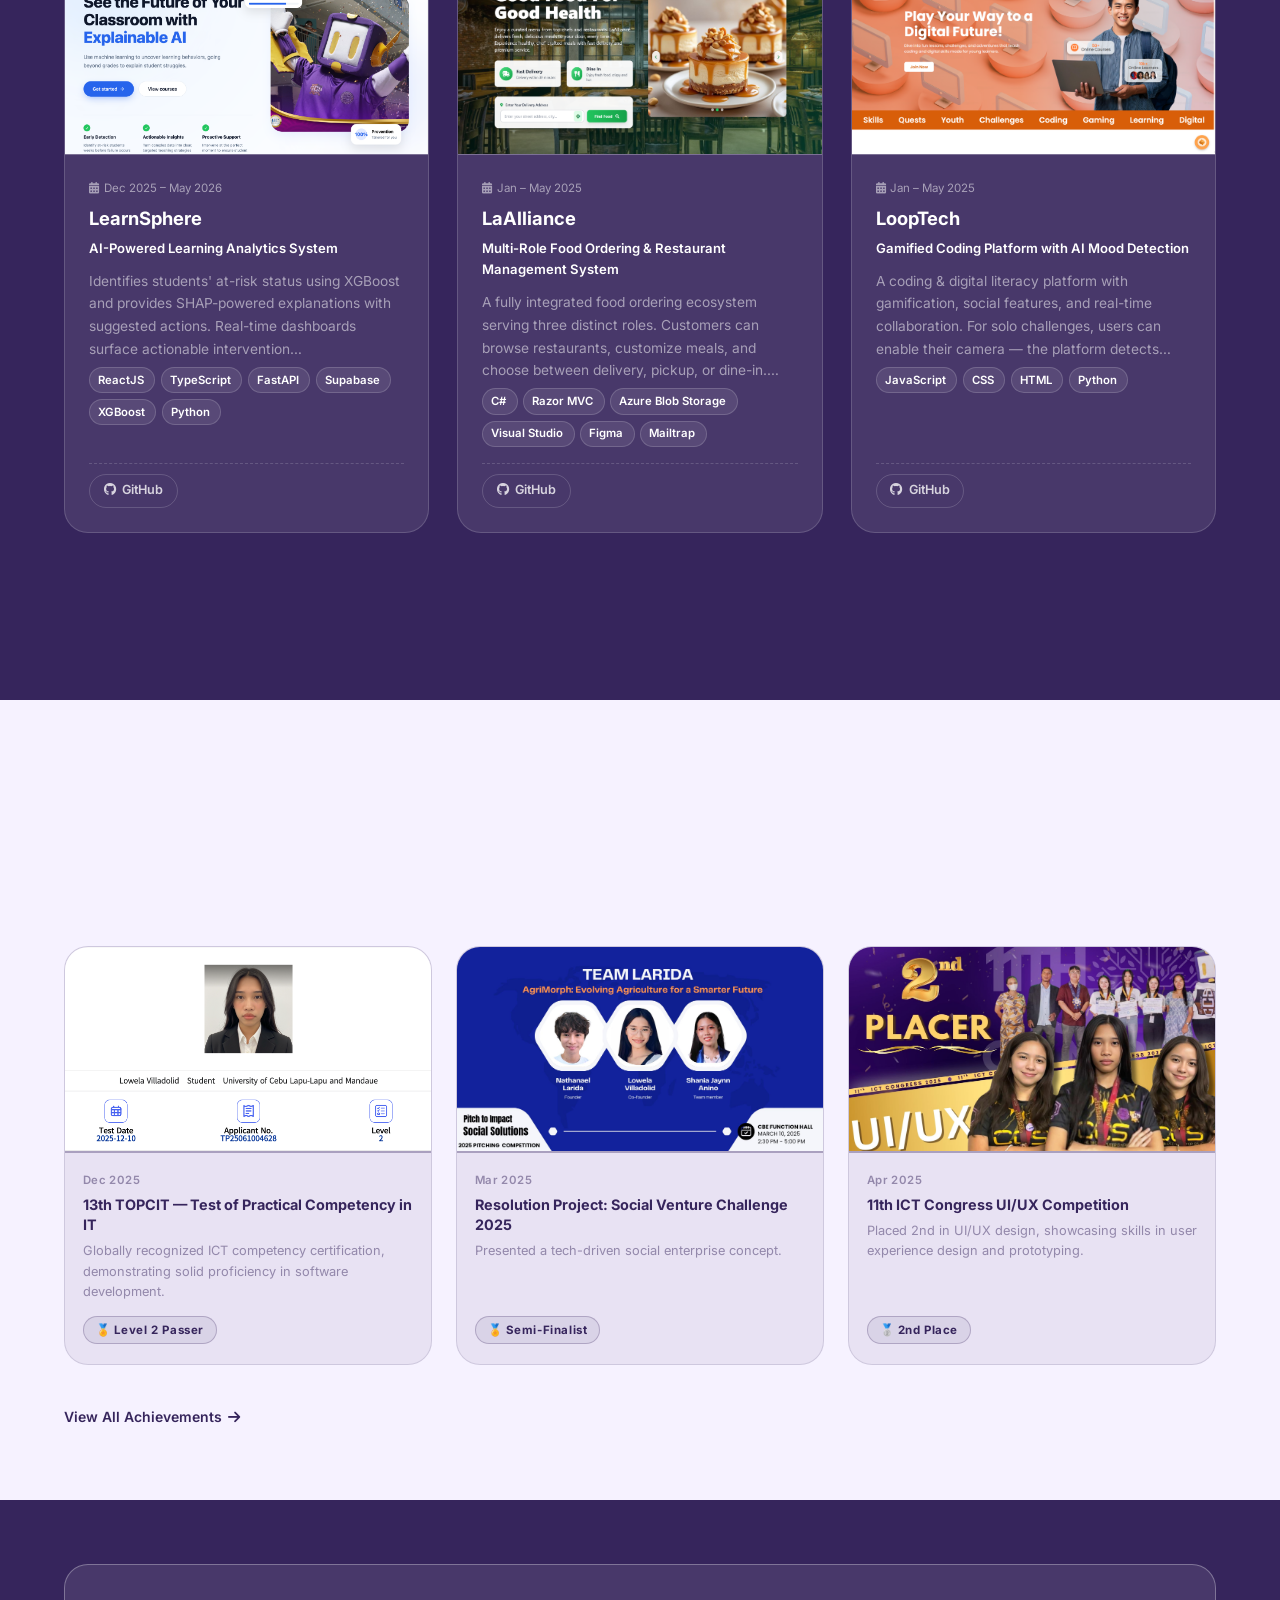
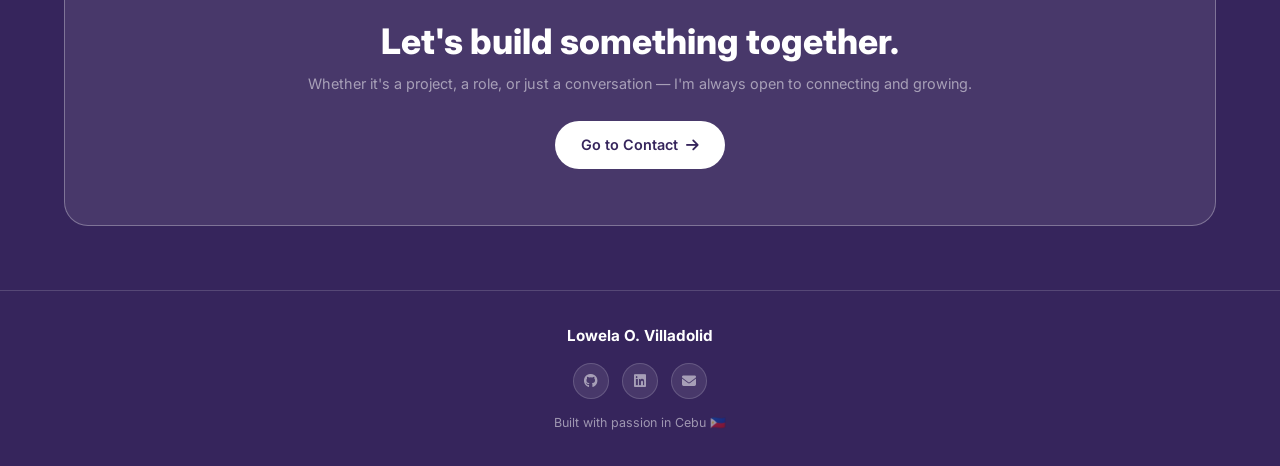
==== commit 5189b855: "Removed onboarding/user guide" ====
--- a/index.html
+++ b/index.html
@@ -428,28 +428,6 @@
     </div>
   </footer>
 
-  <!-- ═══ TOUR OVERLAY (first-visit only) ═══ -->
-  <div id="tour-overlay" aria-hidden="true">
-    <div id="tour-highlight"></div>
-    <div id="tour-tooltip" role="dialog" aria-modal="true" aria-label="Site tour">
-      <div class="tour-progress">
-        <div class="tour-dot active"></div>
-        <div class="tour-dot"></div>
-        <div class="tour-dot"></div>
-        <div class="tour-dot"></div>
-        <div class="tour-dot"></div>
-      </div>
-      <div class="tour-step-label" id="tour-step-num">Step 1 of 5</div>
-      <div class="tour-title" id="tour-title">Welcome!</div>
-      <div class="tour-desc" id="tour-desc">Let me show you around.</div>
-      <div class="tour-actions">
-        <button class="tour-btn tour-btn-ghost" id="tour-prev" style="display:none;">← Prev</button>
-        <button class="tour-btn tour-btn-primary" id="tour-next">Next →</button>
-        <button class="tour-btn tour-btn-ghost tour-btn-skip" id="tour-skip">Skip</button>
-      </div>
-    </div>
-  </div>
-
   <script src="js/main.js"></script>
 
   <!-- ── Mobile menu patch: new drawer behaviour ── -->
--- a/css/main.css
+++ b/css/main.css
@@ -943,34 +943,6 @@
 /* ─── Custom Cursor ─── */
 .cursor-dot, .cursor-ring { display:none; }
 
-/* ─── Tour Overlay ─── */
-#tour-overlay { position:fixed; inset:0; z-index:9000; pointer-events:none; display:none; }
-#tour-highlight {
-  position:fixed; border-radius:12px; pointer-events:none; z-index:9001;
-  box-shadow:0 0 0 9999px rgba(0,0,0,0.68), 0 0 0 3px var(--accent), 0 0 22px 4px rgba(var(--accent-rgb),0.5);
-  transition:left 0.42s var(--ease), top 0.42s var(--ease), width 0.42s var(--ease), height 0.42s var(--ease);
-}
-#tour-tooltip {
-  position:fixed; background:var(--surface); border:1.5px solid var(--border-h);
-  border-radius:var(--r-xl); padding:1.5rem 1.5rem 1.25rem;
-  width:min(292px, calc(100vw - 2rem));
-  box-shadow:var(--sh-lg); pointer-events:all; z-index:9002;
-  transition:left 0.42s var(--ease), top 0.42s var(--ease);
-}
-.tour-progress { display:flex; gap:5px; margin-bottom:0.85rem; }
-.tour-dot { width:6px; height:6px; border-radius:50%; background:var(--border-h); transition:background 0.3s; }
-.tour-dot.active { background:var(--accent); }
-.tour-step-label { font-size:0.7rem; font-weight:700; letter-spacing:0.12em; text-transform:uppercase; color:var(--accent); margin-bottom:0.4rem; }
-.tour-title { font-family:var(--font-h); font-size:1rem; font-weight:700; color:var(--text); margin-bottom:0.4rem; }
-.tour-desc  { font-size:0.84rem; color:var(--muted); line-height:1.6; margin-bottom:1.2rem; }
-.tour-actions { display:flex; align-items:center; gap:0.5rem; }
-.tour-btn { padding:0.42rem 1rem; border-radius:var(--r-full); font-size:0.8rem; font-weight:600; cursor:pointer; border:none; font-family:var(--font-b); transition:all 0.2s; }
-.tour-btn-primary { background:#ffffff; color:#36255C; }
-.tour-btn-primary:hover { opacity:0.9; }
-.tour-btn-ghost { background:transparent; color:var(--muted); }
-.tour-btn-ghost:hover { color:var(--text); }
-.tour-btn-skip { margin-left:auto; font-size:0.77rem; }
-
 /* ─── View More ─── */
 .view-more {
   display:inline-flex; align-items:center; gap:0.4rem;
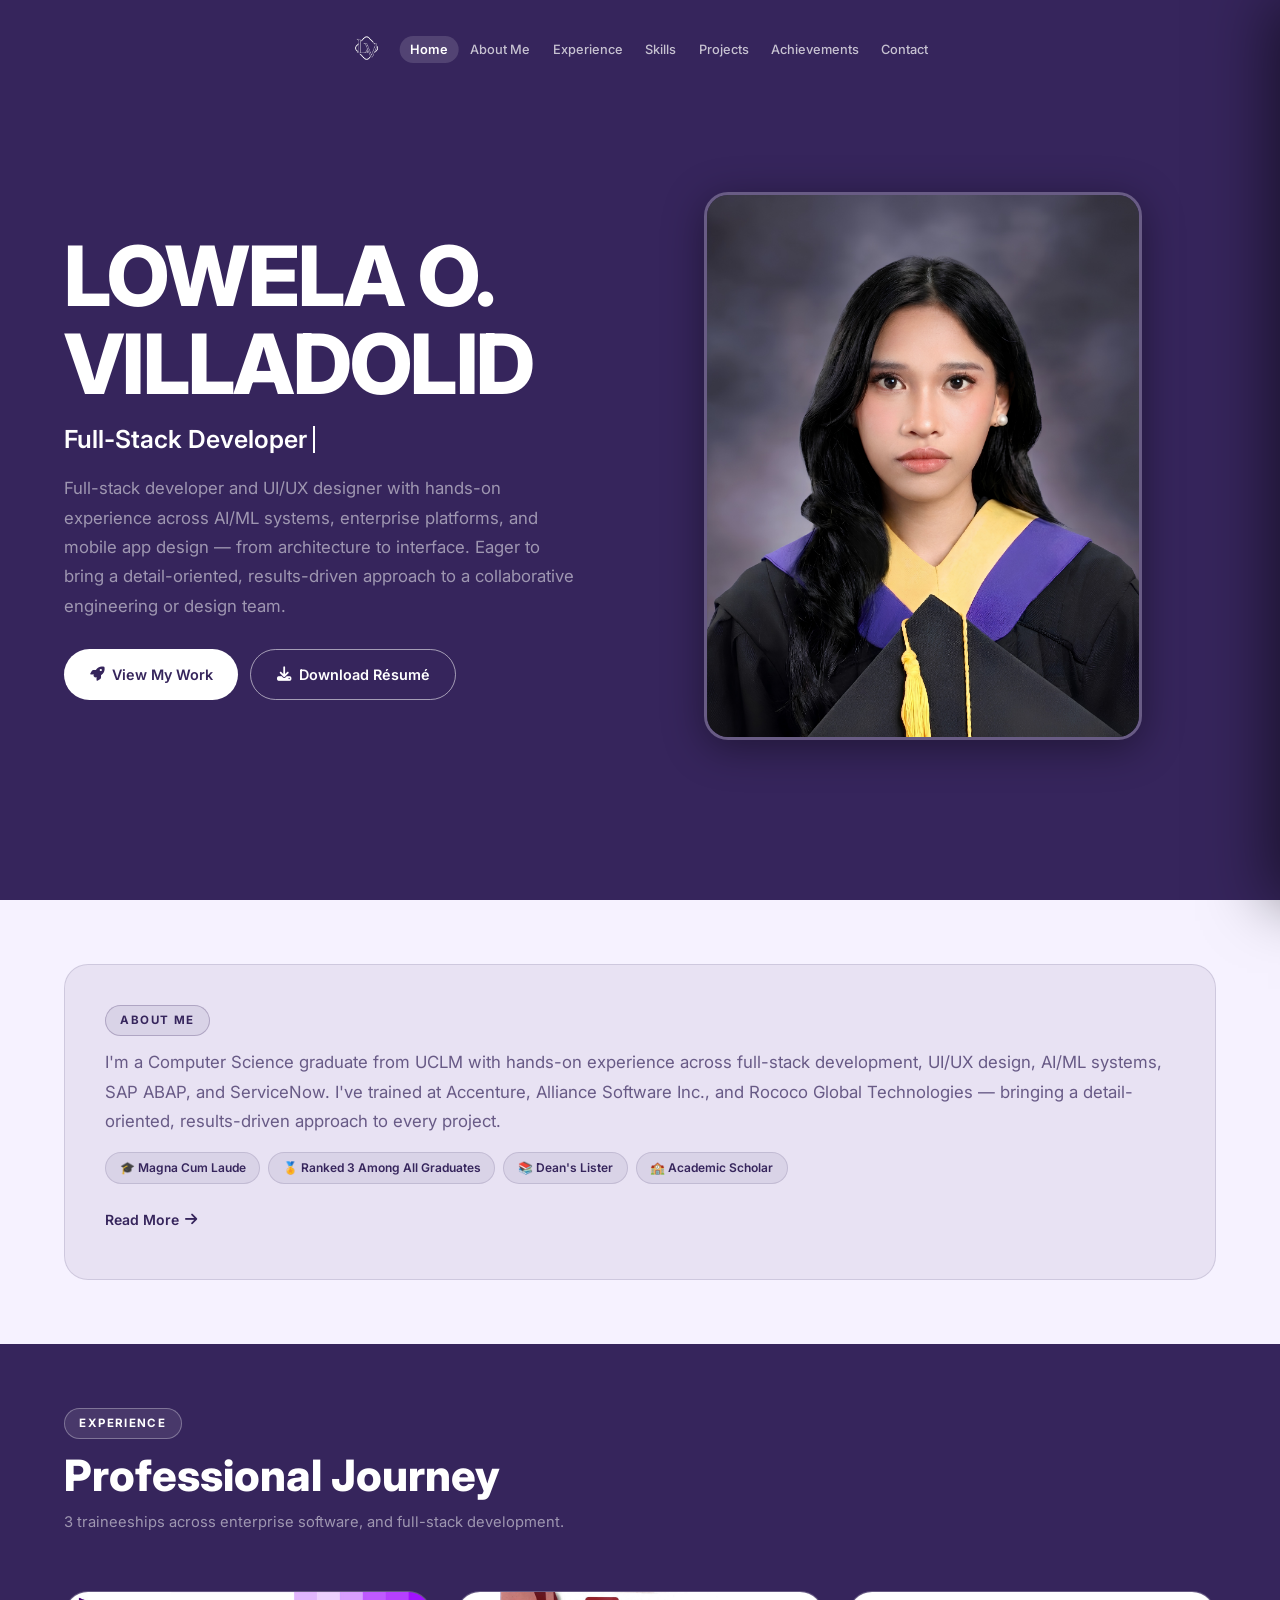
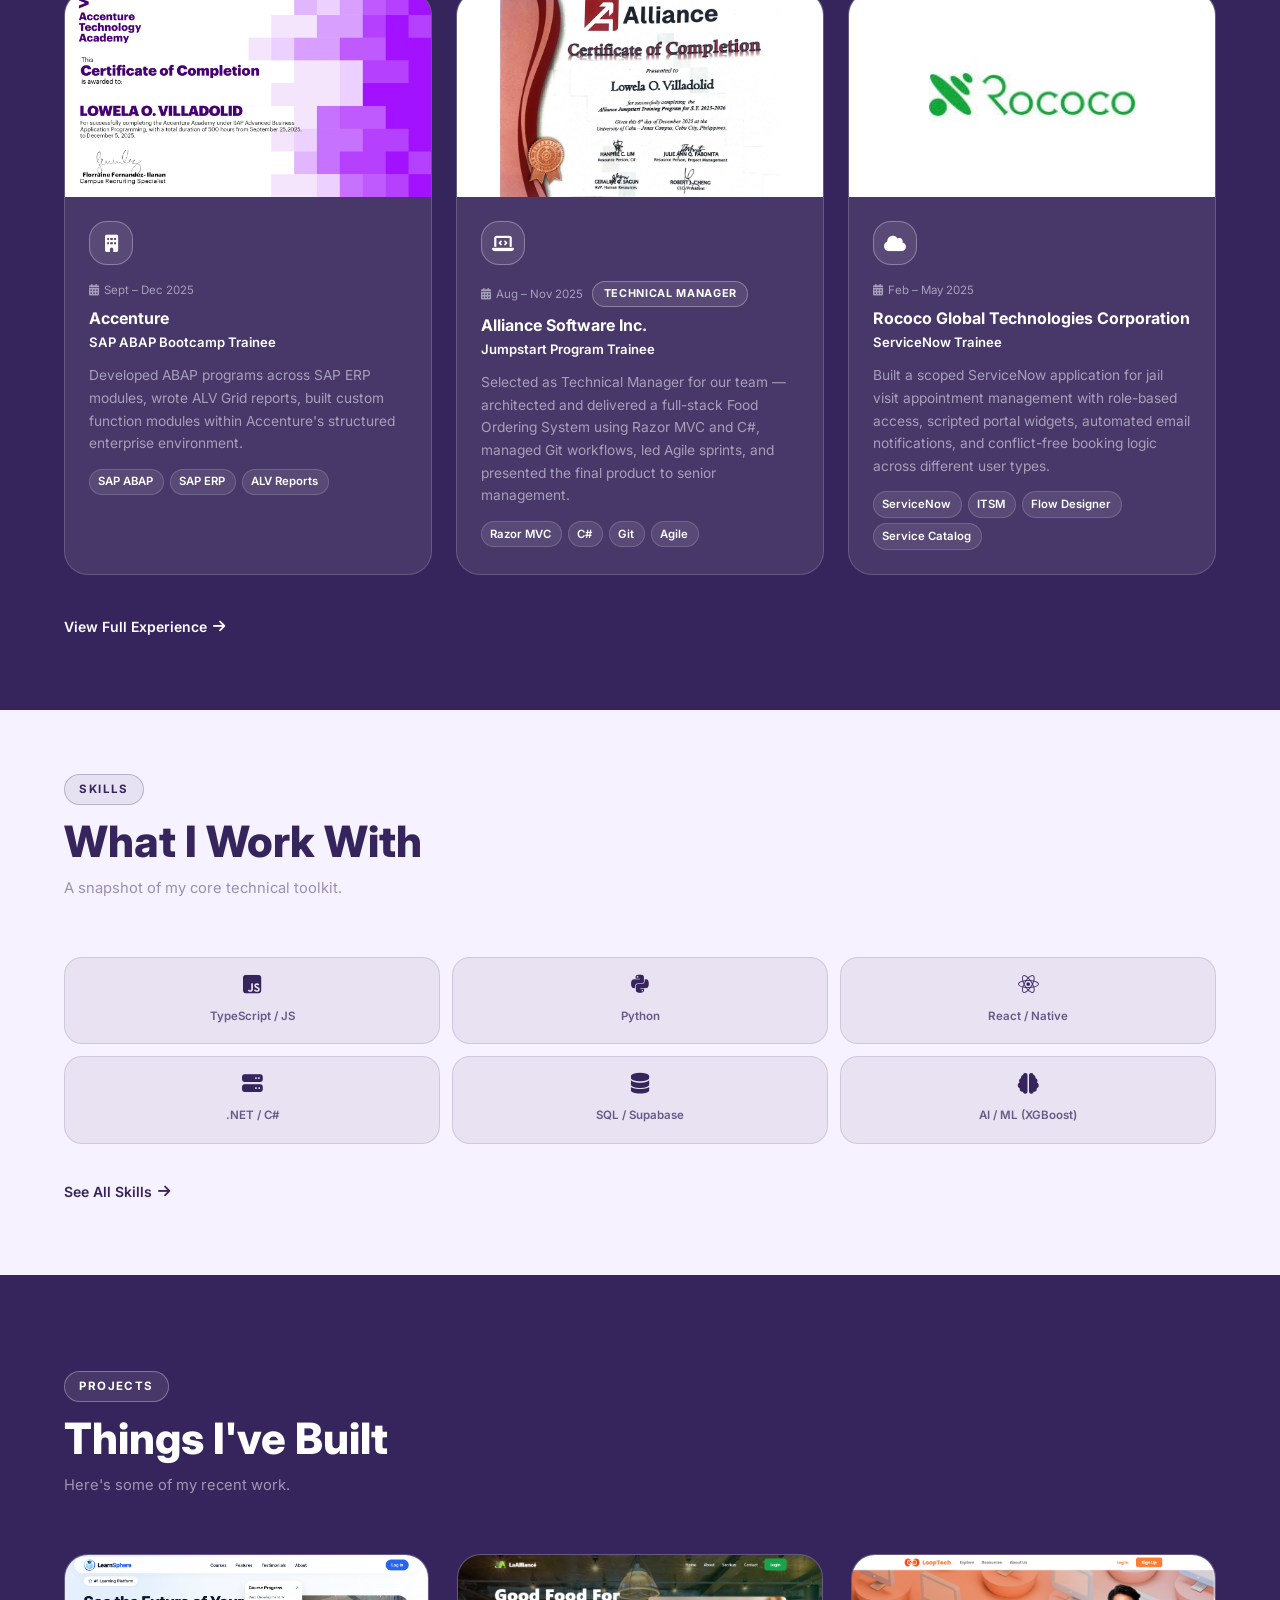
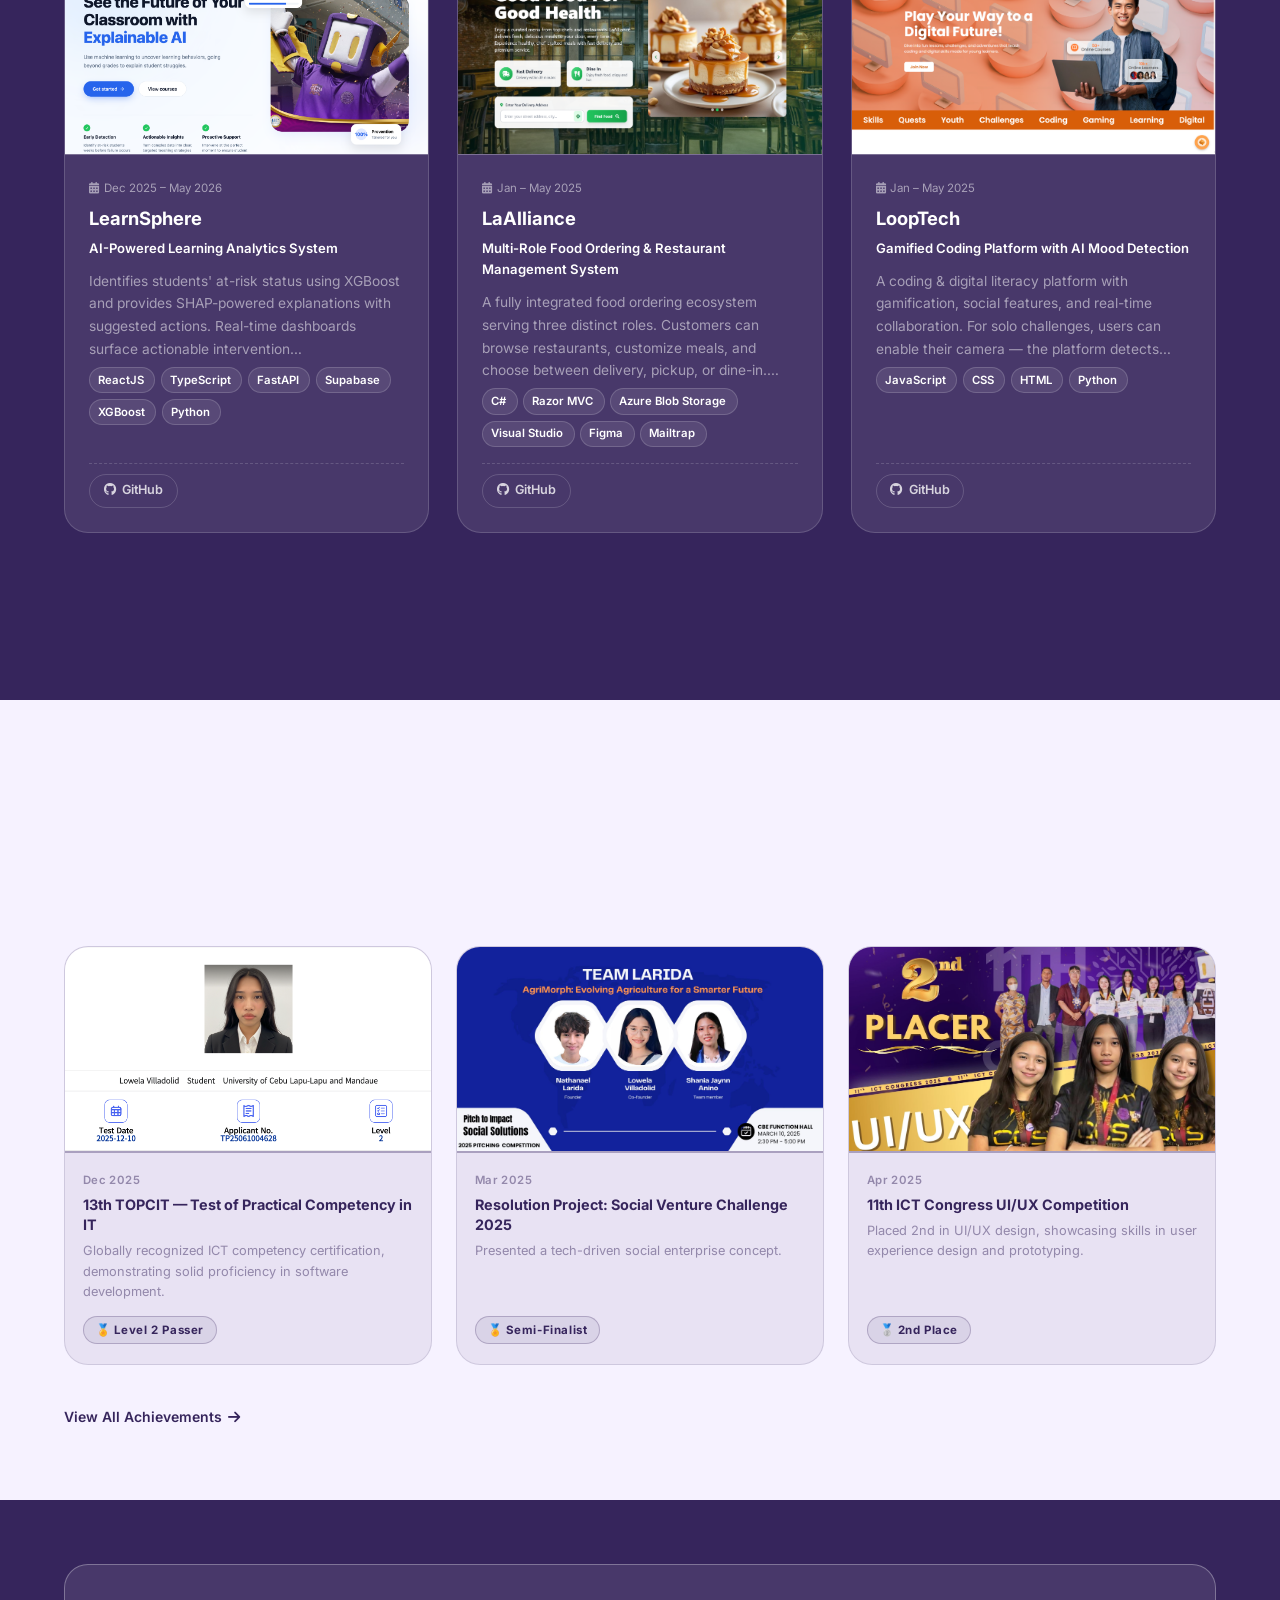
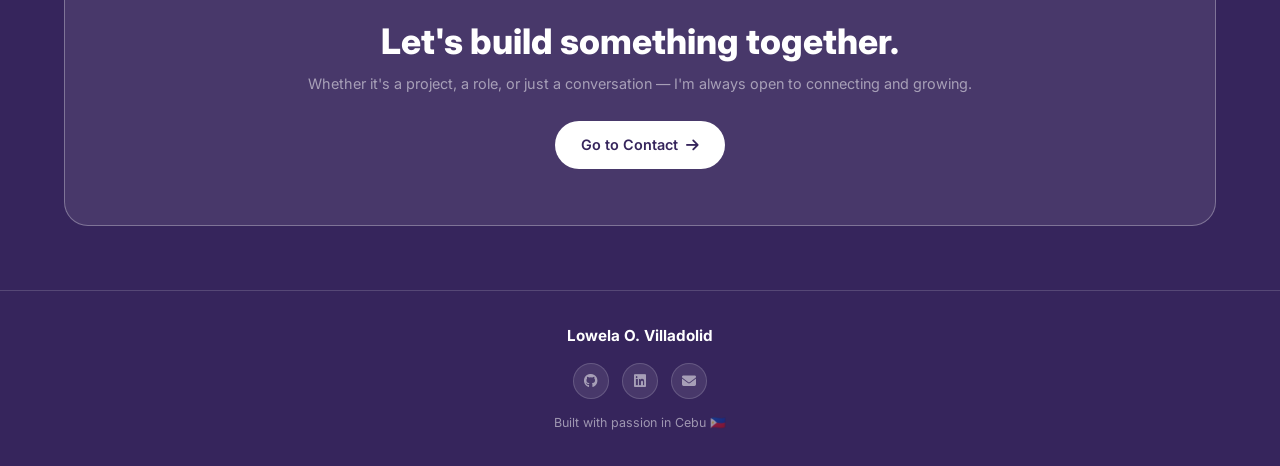
==== commit 0fd3a9bf: "Updated about me details" ====
--- a/index.html
+++ b/index.html
@@ -74,7 +74,7 @@
           <span id="typedRole"></span><span class="typed-cursor"></span>
         </div>
         <p class="hero-desc">
-          Hands-on experience in system analysis, technical implementation, and software design and development, seeking an entry-level role in the tech industry. Eager to contribute through a detail-oriented and results-driven approach to building solutions and delivering successful outcomes in a collaborative professional environment.
+          Full-stack developer and UI/UX designer with hands-on experience across AI/ML systems, enterprise platforms, and mobile app design — from architecture to interface. Eager to bring a detail-oriented, results-driven approach to a collaborative engineering or design team.
         </p>
         <div class="hero-btns" id="hero-btns">
           <a href="projects.html" class="btn btn-primary">
@@ -97,7 +97,7 @@
       <div class="about-snap reveal">
         <div class="section-tag">About Me</div>
         <p style="font-size:1.05rem; color:var(--text-sec); line-height:1.75; margin-bottom:0;">
-          I'm a Computer Science graduate from UCLM with hands-on experience across full-stack development, AI/ML systems, SAP ABAP, and ServiceNow.
+          I'm a Computer Science graduate from UCLM with hands-on experience across full-stack development, UI/UX design, AI/ML systems, SAP ABAP, and ServiceNow. 
           I've trained at Accenture, Alliance Software Inc., and Rococo Global Technologies — bringing a detail-oriented, results-driven approach to every project.
         </p>
         <div class="about-snap-chips">
--- a/css/main.css
+++ b/css/main.css
@@ -652,7 +652,7 @@
 }
 
 .pm-caption {
-  padding:0.85rem 1.25rem 0.15rem; font-family:var(--font-h);
+  padding:0.85rem 1.25rem 0.50rem; font-family:var(--font-h);
   font-size:1rem; font-weight:700; color:var(--text);
   line-height:1.5; text-align:center;
 }
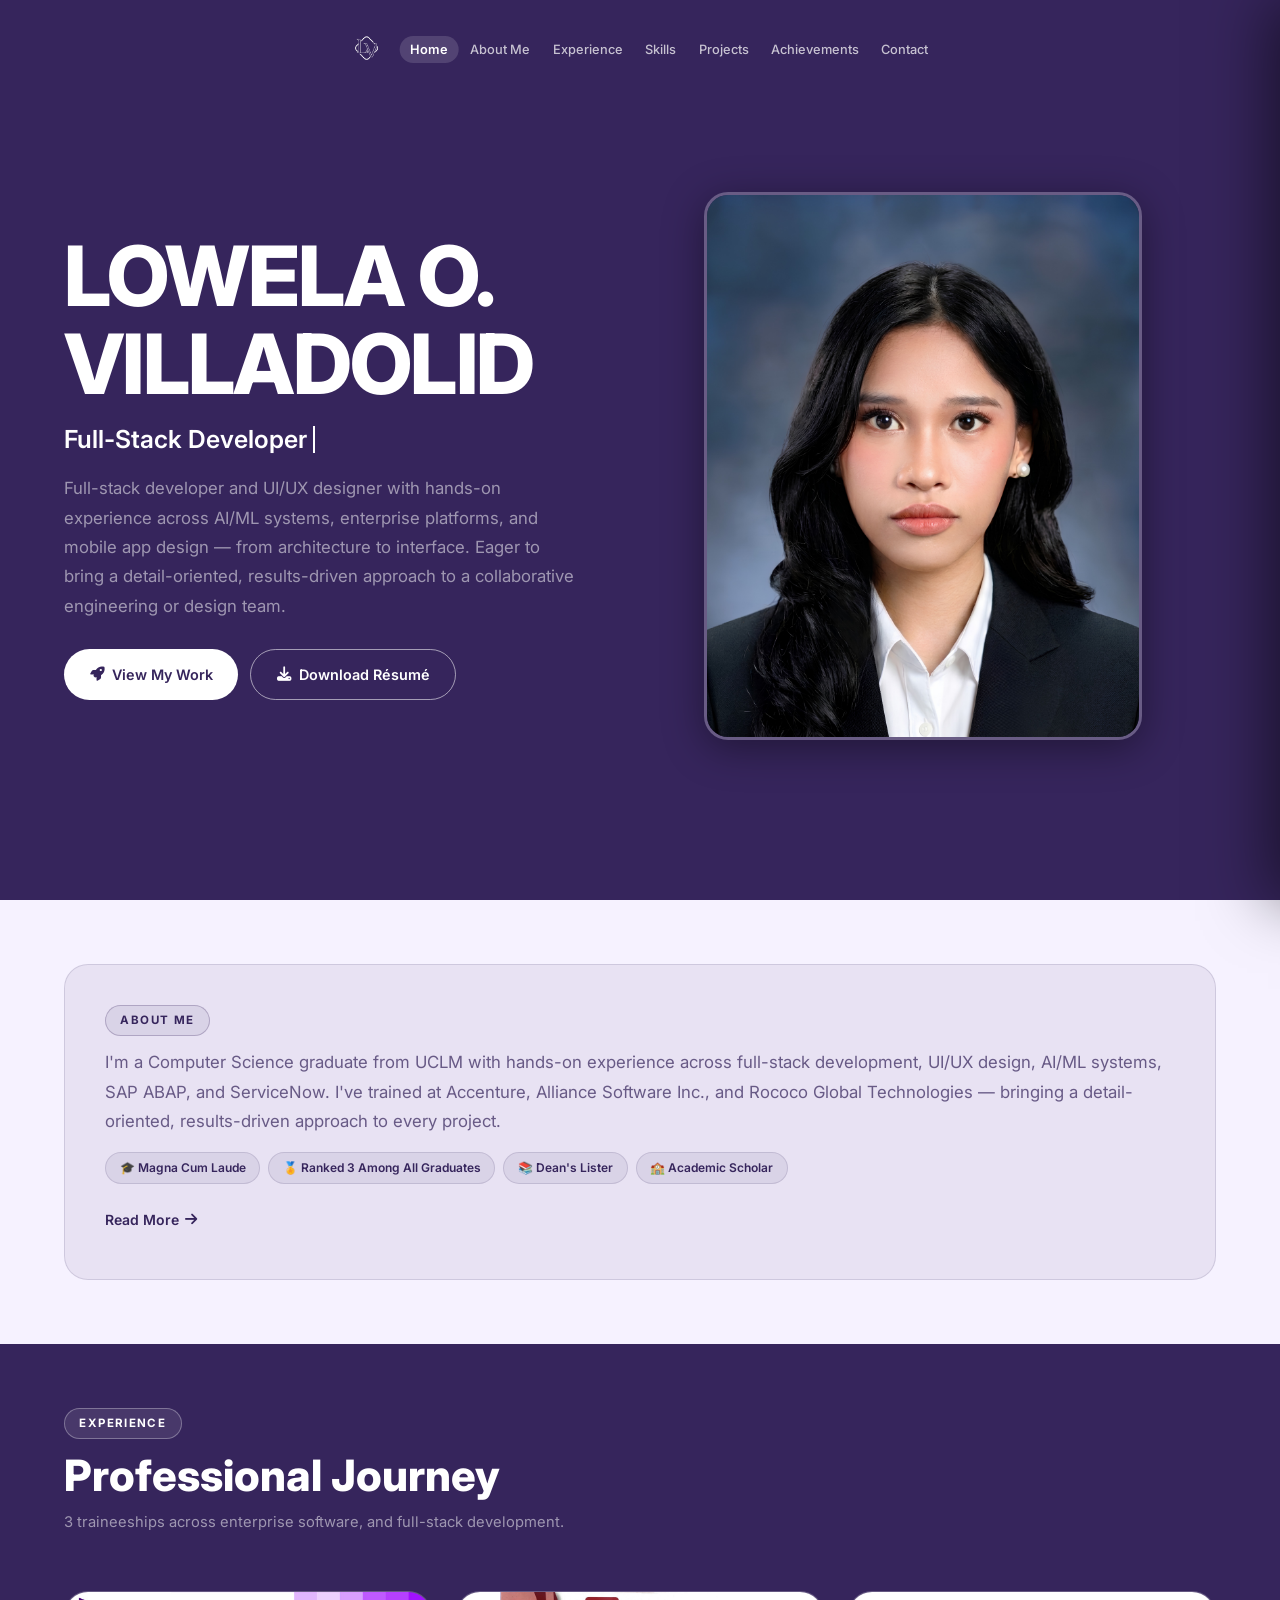
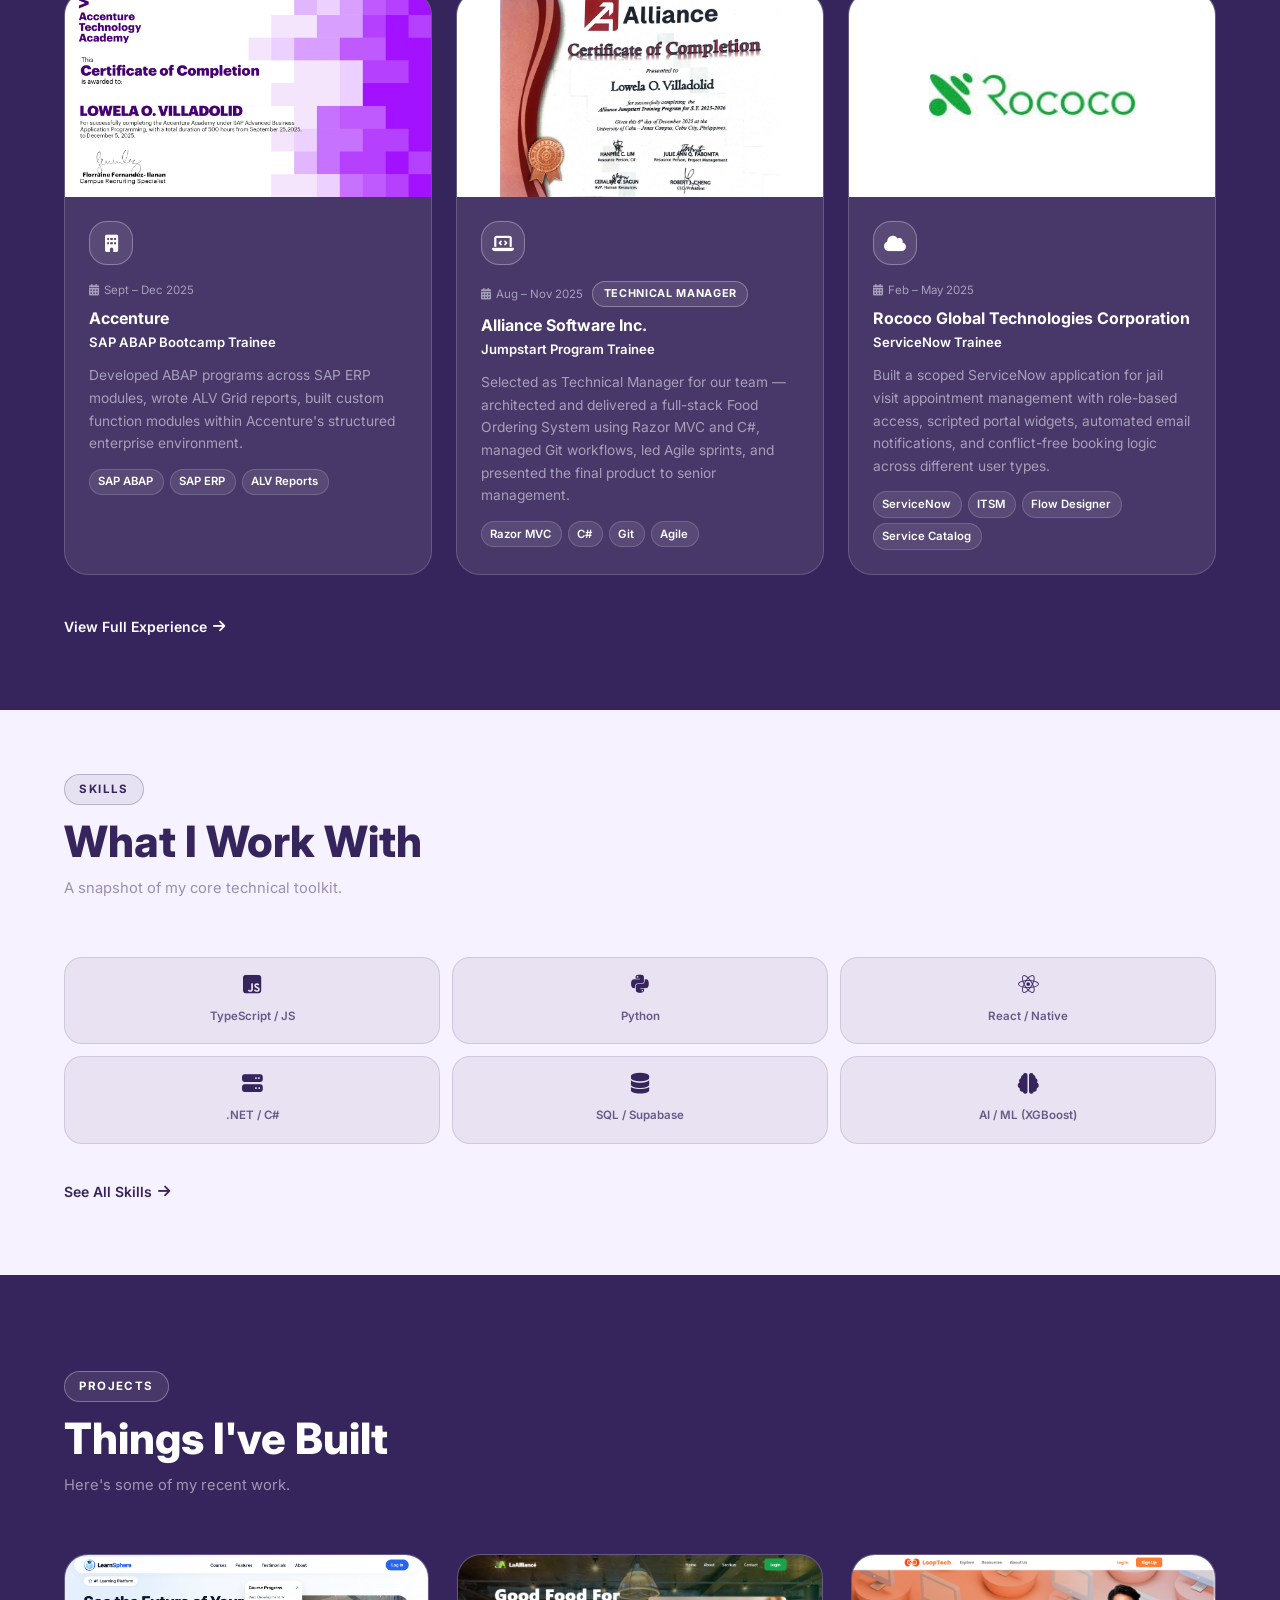
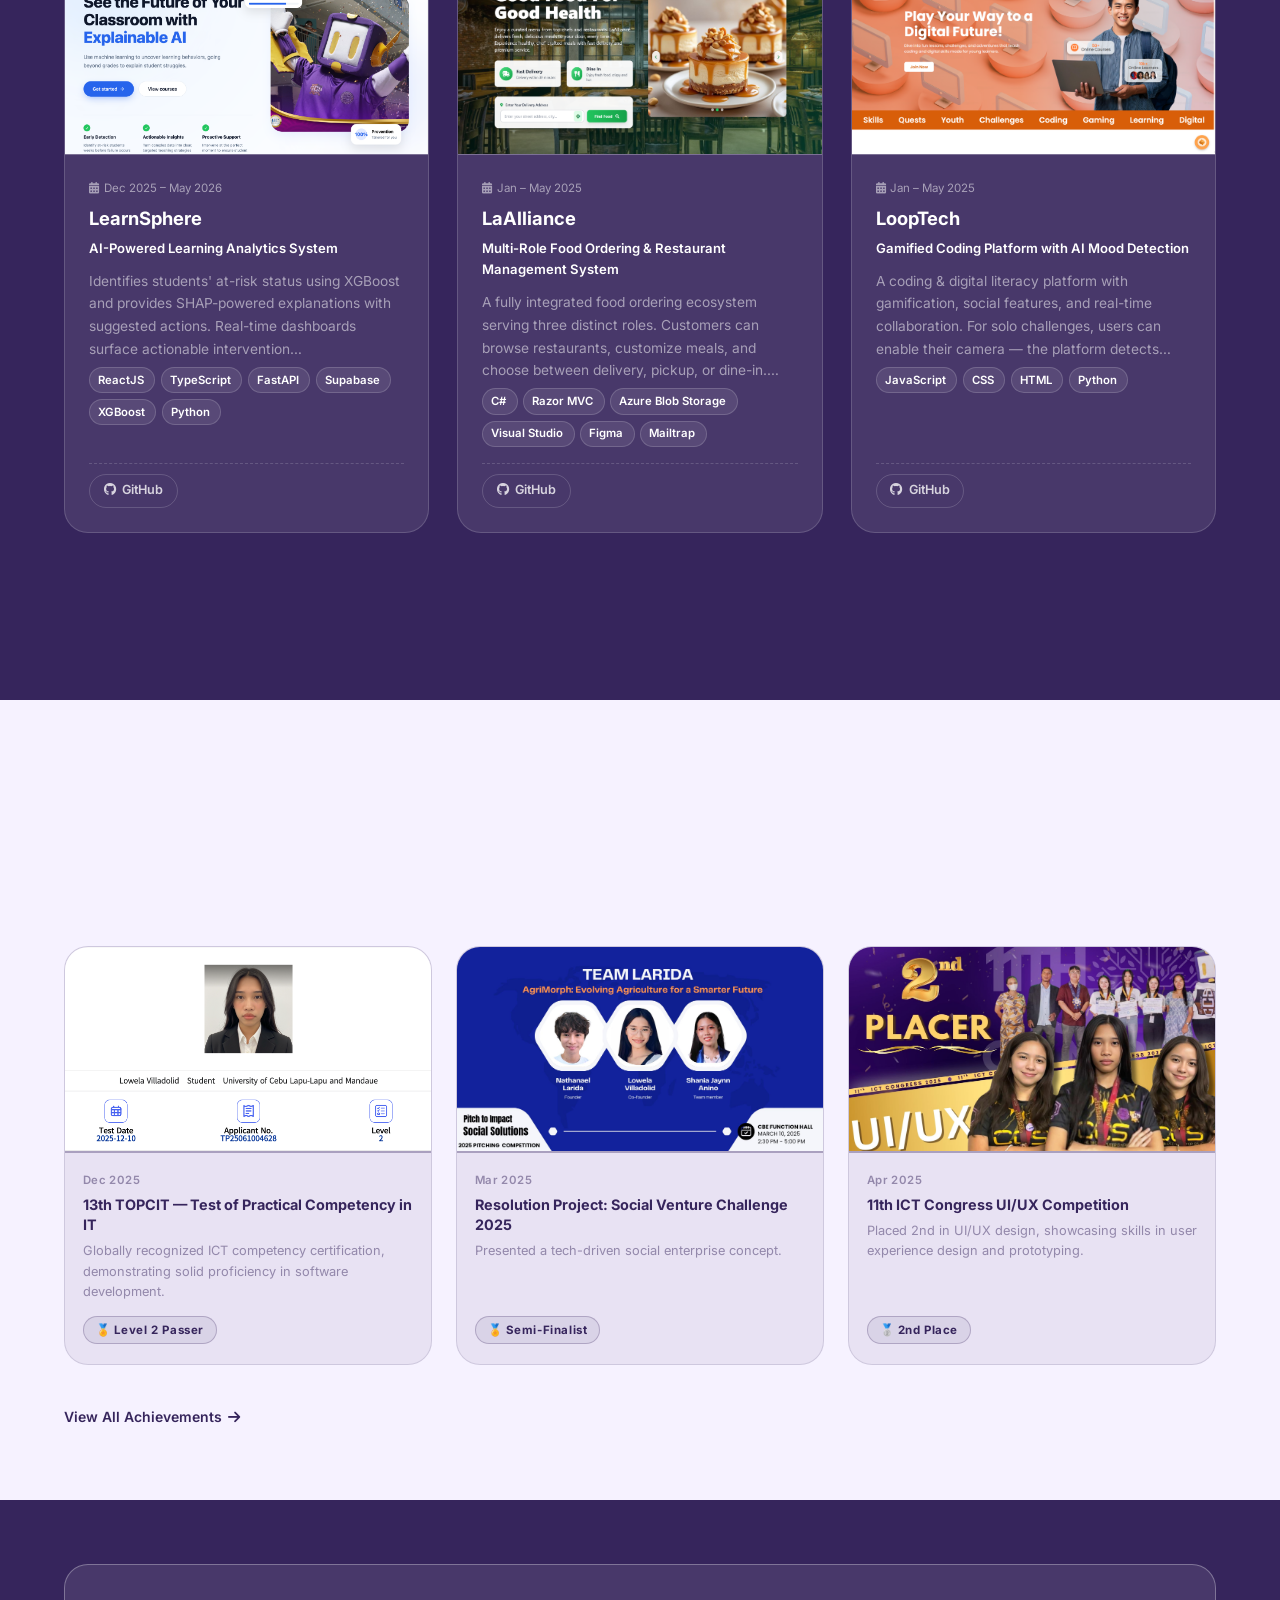
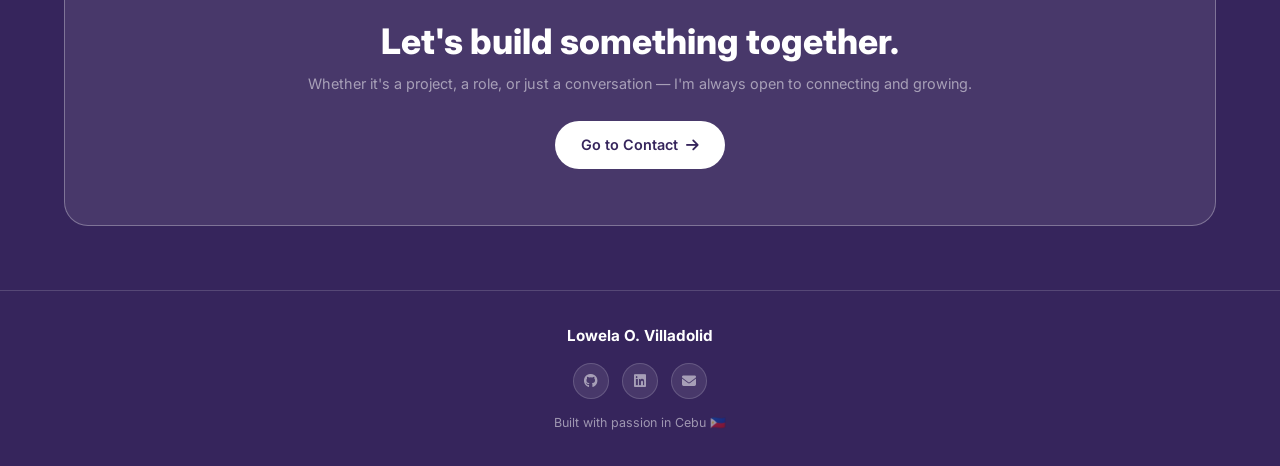
==== commit dfaf2a0f: "Changed profile photo" ====
--- a/index.html
+++ b/index.html
@@ -87,7 +87,7 @@
 
       </div><!-- /.hero-content -->
       <div class="hero-photo-wrap">
-        <img class="hero-photo" src="assets/images/finalgradpic.png" alt="Lowela O. Villadolid" />
+        <img class="hero-photo" src="assets/images/FormalPhoto.png" alt="Lowela O. Villadolid" />
       </div>
       </div><!-- /.hero-inner -->
     </div>
